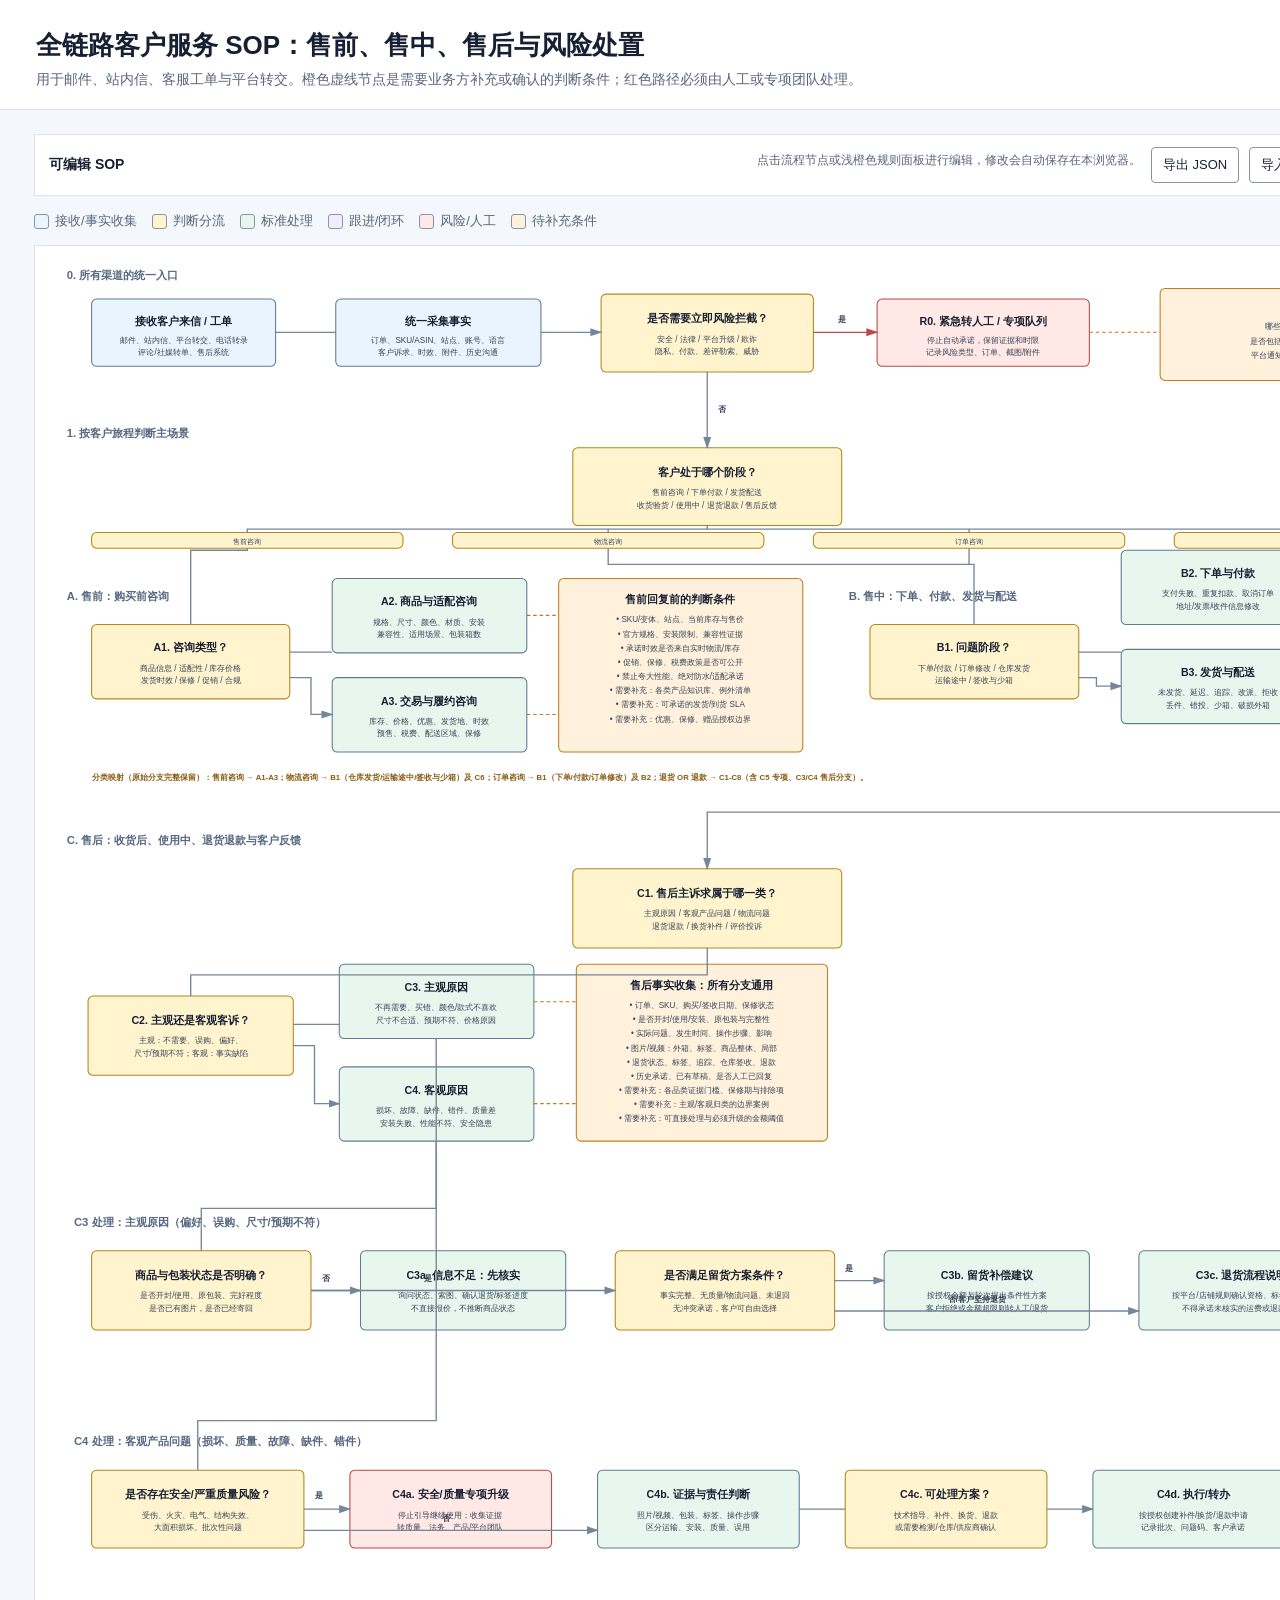
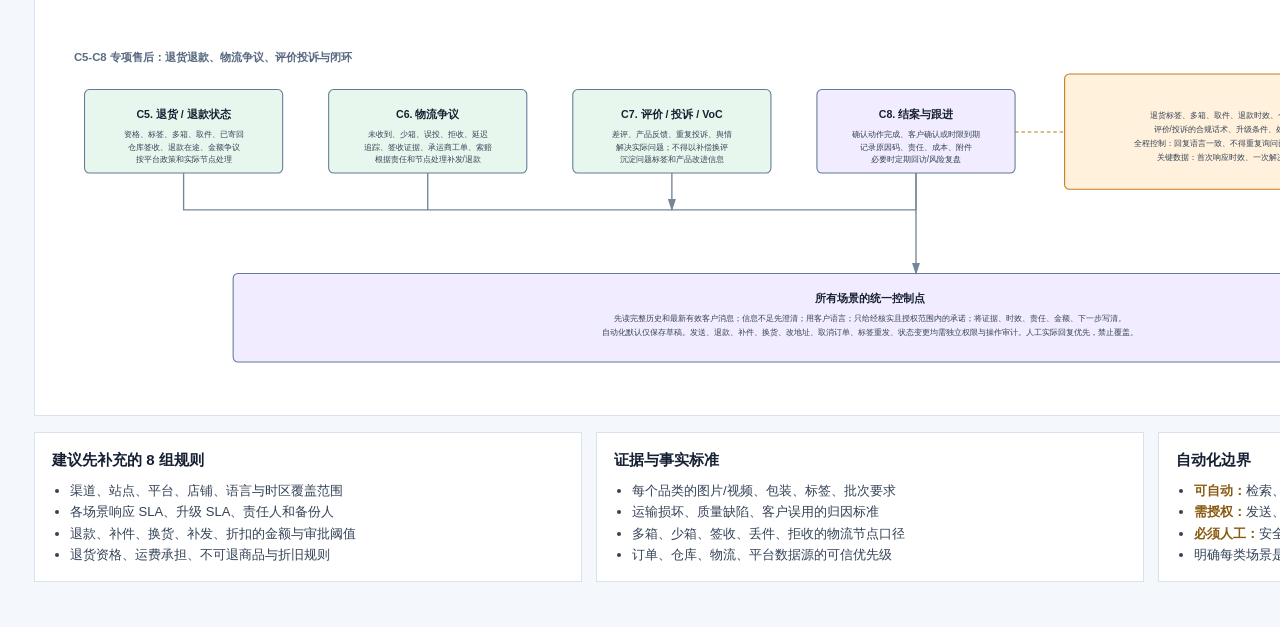
==== index.html @ 8786fb5d "fix: restore SOP branches with scenario classification" ====
<!doctype html>
<html lang="zh-CN">
<head>
<meta charset="utf-8">
<meta name="viewport" content="width=device-width,initial-scale=1">
<title>全链路客户服务 SOP 流程图</title>
<style>
  :root { --ink:#172033; --muted:#57657a; --line:#8494a9; --input:#e9f4ff; --decision:#fff4ce; --process:#e8f7ed; --risk:#ffe8e5; --follow:#f1ecff; --need:#fff1dc; }
  * { box-sizing:border-box; } body { margin:0; background:#f4f7fb; color:var(--ink); font-family:"Microsoft YaHei","PingFang SC",Arial,sans-serif; }
  header { padding:28px 36px 20px; background:#fff; border-bottom:1px solid #d8e1ec; } h1 { margin:0; font-size:26px; } header p { margin:8px 0 0; color:var(--muted); font-size:14px; }
  .wrap { min-width:1740px; padding:24px 34px 45px; }.legend { display:flex; gap:15px; color:var(--muted); font-size:13px; margin-bottom:15px; }.key { display:flex; align-items:center; gap:6px; }.dot { height:15px;width:15px;border:1px solid #8494a9;border-radius:3px; }
  svg { display:block; width:100%; height:auto; background:#fff; border:1px solid #d9e2ec; }.node { stroke:#607b96; stroke-width:1.5; rx:7; ry:7; }.input{fill:var(--input)}.decision{fill:var(--decision);stroke:#b48718}.process{fill:var(--process)}.risk{fill:var(--risk);stroke:#b34c48}.follow{fill:var(--follow)}.need{fill:var(--need);stroke:#c67c19}.end{fill:#eef1f5}
  .title { font-size:15px; font-weight:700; text-anchor:middle; fill:var(--ink); }.copy { font-size:11.5px; text-anchor:middle; fill:#344256; }.tiny { font-size:10.5px; text-anchor:middle; fill:#344256; }.lane { font-size:16px; font-weight:700; fill:#586981; }.hint { font-size:11px; fill:#895b11; font-weight:700; }.yesno{font-size:12px;font-weight:700;fill:#344256}.arrow{fill:none;stroke:#74869a;stroke-width:1.9;marker-end:url(#a)}.riskarrow{fill:none;stroke:#bb4b48;stroke-width:1.9;marker-end:url(#r)}.dash{fill:none;stroke:#c17a1b;stroke-width:1.5;stroke-dasharray:5 4}
  .notes { display:grid;grid-template-columns:repeat(3,1fr);gap:14px;margin-top:16px; }.note { background:#fff;border:1px solid #d9e2ec;padding:15px 17px;font-size:13px;line-height:1.65;color:#344256; }.note h2 { font-size:15px;margin:0 0 7px;color:#172033; }.note ul{margin:0;padding-left:18px}.note strong{color:#895b11}
  .editor-bar{display:flex;align-items:center;gap:10px;flex-wrap:wrap;margin:0 0 16px;padding:12px 14px;background:#fff;border:1px solid #d9e2ec}.editor-bar strong{font-size:14px;margin-right:auto}.editor-bar button,.editor-bar .file-button{border:1px solid #8294aa;background:#fff;color:#172033;padding:8px 11px;border-radius:4px;font:inherit;font-size:13px;cursor:pointer}.editor-bar button:hover,.editor-bar .file-button:hover{background:#edf4fb}.editor-bar button.primary{background:#1f5e96;color:#fff;border-color:#1f5e96}.editor-bar input{display:none}.editor-status{font-size:12px;color:var(--muted);min-width:105px;text-align:right}.node.is-selected{stroke:#1f5e96!important;stroke-width:4!important;filter:drop-shadow(0 1px 2px #789)}.node.is-editable{cursor:pointer}.editor-panel{position:fixed;z-index:3;right:22px;top:22px;width:370px;background:#fff;border:1px solid #b9c8d8;box-shadow:0 10px 35px rgba(23,32,51,.2);padding:18px}.editor-panel[hidden]{display:none}.editor-panel h2{font-size:17px;margin:0 0 5px}.editor-panel p{font-size:12px;line-height:1.5;color:var(--muted);margin:0 0 14px}.editor-panel label{display:block;font-size:13px;font-weight:700;margin:11px 0 5px}.editor-panel input,.editor-panel textarea{width:100%;border:1px solid #a9bacb;border-radius:3px;padding:8px;font:14px "Microsoft YaHei","PingFang SC",Arial,sans-serif;color:var(--ink)}.editor-panel textarea{resize:vertical;min-height:130px;line-height:1.5}.editor-actions{display:flex;justify-content:flex-end;gap:8px;margin-top:14px}.editor-actions button{border:1px solid #8294aa;background:#fff;padding:8px 12px;border-radius:4px;cursor:pointer;font:inherit}.editor-actions .save{background:#1f5e96;border-color:#1f5e96;color:#fff}.help{font-size:12px;color:var(--muted);margin:0 0 10px}
  @media print{body{background:#fff}.editor-bar,.editor-panel,.help{display:none!important}.wrap{padding:0;min-width:0}.wrap svg{border:0}.notes{break-inside:avoid}header{padding:14px 20px}}
</style>
</head>
<body>
<header><h1>全链路客户服务 SOP：售前、售中、售后与风险处置</h1><p>用于邮件、站内信、客服工单与平台转交。橙色虚线节点是需要业务方补充或确认的判断条件；红色路径必须由人工或专项团队处理。</p></header>
<main class="wrap">
<div class="editor-bar" aria-label="SOP 编辑工具">
  <strong>可编辑 SOP</strong><span class="help">点击流程节点或浅橙色规则面板进行编辑，修改会自动保存在本浏览器。</span>
  <button type="button" id="exportButton">导出 JSON</button>
  <label class="file-button" for="importInput">导入 JSON<input id="importInput" type="file" accept="application/json"></label>
  <button type="button" id="printButton">打印 / 保存 PDF</button>
  <button type="button" id="resetButton">重置本地修改</button>
  <span class="editor-status" id="saveStatus" aria-live="polite">尚未修改</span>
</div>
<div class="legend"><span class="key"><i class="dot" style="background:#e9f4ff"></i>接收/事实收集</span><span class="key"><i class="dot" style="background:#fff4ce"></i>判断分流</span><span class="key"><i class="dot" style="background:#e8f7ed"></i>标准处理</span><span class="key"><i class="dot" style="background:#f1ecff"></i>跟进/闭环</span><span class="key"><i class="dot" style="background:#ffe8e5"></i>风险/人工</span><span class="key"><i class="dot" style="background:#fff1dc"></i>待补充条件</span></div>
<svg viewBox="0 0 2360 2500" role="img" aria-label="完整售前售中售后客户服务 SOP 流程图">
<defs><marker id="a" markerWidth="10" markerHeight="10" refX="8" refY="3" orient="auto"><path d="M0 0L0 6L9 3z" fill="#74869a"/></marker><marker id="r" markerWidth="10" markerHeight="10" refX="8" refY="3" orient="auto"><path d="M0 0L0 6L9 3z" fill="#bb4b48"/></marker></defs>

<!-- intake -->
<text class="lane" x="45" y="46">0. 所有渠道的统一入口</text>
<rect class="node input" x="80" y="75" width="260" height="95"/><text class="title" x="210" y="112">接收客户来信 / 工单</text><text class="copy" x="210" y="137">邮件、站内信、平台转交、电话转录</text><text class="copy" x="210" y="154">评论/社媒转单、售后系统</text>
<rect class="node input" x="425" y="75" width="290" height="95"/><text class="title" x="570" y="112">统一采集事实</text><text class="copy" x="570" y="137">订单、SKU/ASIN、站点、账号、语言</text><text class="copy" x="570" y="154">客户诉求、时效、附件、历史沟通</text>
<rect class="node decision" x="800" y="68" width="300" height="110"/><text class="title" x="950" y="108">是否需要立即风险拦截？</text><text class="copy" x="950" y="135">安全 / 法律 / 平台升级 / 欺诈</text><text class="copy" x="950" y="153">隐私、付款、差评勒索、威胁</text>
<rect class="node risk" x="1190" y="75" width="300" height="95"/><text class="title" x="1340" y="112">R0. 紧急转人工 / 专项队列</text><text class="copy" x="1340" y="137">停止自动承诺，保留证据和时限</text><text class="copy" x="1340" y="154">记录风险类型、订单、截图/附件</text>
<path class="arrow" d="M340 122H425M715 122H800"/><path class="riskarrow" d="M1100 122H1190"/><text class="yesno" x="1135" y="108">是</text>

<rect class="node need" x="1590" y="60" width="560" height="130"/><text class="title" x="1870" y="92">待补充：R0 风险清单与 SLA</text><text class="copy" x="1870" y="118">哪些词/事件必须立即升级？谁是责任人？响应时限？</text><text class="copy" x="1870" y="138">是否包括受伤、火灾、召回、媒体、监管、账号风险、欺诈？</text><text class="copy" x="1870" y="158">平台通知、拒付、A-to-z、知识产权的固定处理团队与模板？</text><path class="dash" d="M1490 122H1590"/>

<!-- lifecycle decision -->
<text class="lane" x="45" y="270">1. 按客户旅程判断主场景</text>
<rect class="node decision" x="760" y="285" width="380" height="110"/><text class="title" x="950" y="325">客户处于哪个阶段？</text><text class="copy" x="950" y="352">售前咨询 / 下单付款 / 发货配送</text><text class="copy" x="950" y="370">收货验货 / 使用中 / 退货退款 / 售后反馈</text>
<path class="arrow" d="M950 178V285"/><text class="yesno" x="965" y="235">否</text>

<!-- classification overlay: existing downstream nodes retain their baseline geometry and editor IDs -->
<rect class="node decision" x="80" y="405" width="440" height="22"/><text class="tiny" x="300" y="421">售前咨询</text>
<rect class="node decision" x="590" y="405" width="440" height="22"/><text class="tiny" x="810" y="421">物流咨询</text>
<rect class="node decision" x="1100" y="405" width="440" height="22"/><text class="tiny" x="1320" y="421">订单咨询</text>
<rect class="node decision" x="1610" y="405" width="440" height="22"/><text class="tiny" x="1830" y="421">退货 OR 退款</text>
<path class="arrow" d="M950 395V400H300V405M950 400H810V405M950 400H1320V405M950 400H1830V405"/>

<!-- pre-sale -->
<text class="lane" x="45" y="500">A. 售前：购买前咨询</text>
<rect class="node decision" x="80" y="535" width="280" height="105"/><text class="title" x="220" y="573">A1. 咨询类型？</text><text class="copy" x="220" y="600">商品信息 / 适配性 / 库存价格</text><text class="copy" x="220" y="618">发货时效 / 保修 / 促销 / 合规</text>
<rect class="node process" x="420" y="470" width="275" height="105"/><text class="title" x="557" y="508">A2. 商品与适配咨询</text><text class="copy" x="557" y="535">规格、尺寸、颜色、材质、安装</text><text class="copy" x="557" y="553">兼容性、适用场景、包装箱数</text>
<rect class="node process" x="420" y="610" width="275" height="105"/><text class="title" x="557" y="648">A3. 交易与履约咨询</text><text class="copy" x="557" y="675">库存、价格、优惠、发货地、时效</text><text class="copy" x="557" y="693">预售、税费、配送区域、保修</text>
<rect class="node need" x="740" y="470" width="345" height="245"/><text class="title" x="912" y="505">售前回复前的判断条件</text><text class="copy" x="912" y="532">• SKU/变体、站点、当前库存与售价</text><text class="copy" x="912" y="552">• 官方规格、安装限制、兼容性证据</text><text class="copy" x="912" y="572">• 承诺时效是否来自实时物流/库存</text><text class="copy" x="912" y="592">• 促销、保修、税费政策是否可公开</text><text class="copy" x="912" y="612">• 禁止夸大性能、绝对防水/适配承诺</text><text class="copy" x="912" y="632">• 需要补充：各类产品知识库、例外清单</text><text class="copy" x="912" y="652">• 需要补充：可承诺的发货/到货 SLA</text><text class="copy" x="912" y="672">• 需要补充：优惠、保修、赠品授权边界</text>
<path class="arrow" d="M300 427V430H220V535M360 574H420M360 610H390V662H420"/><path class="dash" d="M695 522H740M695 662H740"/>

<!-- sales middle -->
<text class="lane" x="1150" y="500">B. 售中：下单、付款、发货与配送</text>
<rect class="node decision" x="1180" y="535" width="295" height="105"/><text class="title" x="1327" y="573">B1. 问题阶段？</text><text class="copy" x="1327" y="600">下单/付款 / 订单修改 / 仓库发货</text><text class="copy" x="1327" y="618">运输途中 / 签收与少箱</text>
<rect class="node process" x="1535" y="430" width="275" height="105"/><text class="title" x="1672" y="468">B2. 下单与付款</text><text class="copy" x="1672" y="495">支付失败、重复扣款、取消订单</text><text class="copy" x="1672" y="513">地址/发票/收件信息修改</text>
<rect class="node process" x="1535" y="570" width="275" height="105"/><text class="title" x="1672" y="608">B3. 发货与配送</text><text class="copy" x="1672" y="635">未发货、延迟、追踪、改派、拒收</text><text class="copy" x="1672" y="653">丢件、错投、少箱、破损外箱</text>
<rect class="node need" x="1865" y="430" width="395" height="245"/><text class="title" x="2062" y="465">售中判断条件与规则待补充</text><text class="copy" x="2062" y="492">• 订单状态、付款状态、仓库状态、截单点</text><text class="copy" x="2062" y="512">• 地址可否改、取消窗口、重复扣款归属</text><text class="copy" x="2062" y="532">• 物流节点、承运商、签收证据、箱数/追踪号</text><text class="copy" x="2062" y="552">• 延迟/丢件/拒收何时赔付、补发或退款</text><text class="copy" x="2062" y="572">• 多包裹与分批到货的标准解释和时效</text><text class="copy" x="2062" y="592">• 需要补充：改址、拦截、补发、索赔授权</text><text class="copy" x="2062" y="612">• 需要补充：不同承运商的工单/证据要求</text><text class="copy" x="2062" y="632">• 需要补充：平台订单与自发货的职责边界</text>
<path class="arrow" d="M810 427V450H1327V535M1320 427V450H1327M1475 574H1535M1475 610H1500V622H1535"/><path class="dash" d="M1810 482H1865M1810 622H1865"/>

<!-- post sale -->
<text class="lane" x="45" y="845">C. 售后：收货后、使用中、退货退款与客户反馈</text>
<rect class="node decision" x="760" y="880" width="380" height="112"/><text class="title" x="950" y="920">C1. 售后主诉求属于哪一类？</text><text class="copy" x="950" y="947">主观原因 / 客观产品问题 / 物流问题</text><text class="copy" x="950" y="965">退货退款 / 换货补件 / 评价投诉</text>
<path class="arrow" d="M1830 427V800H950V880"/>

<!-- mapping annotation: names original baseline categories and retained subflows without changing them -->
<text class="hint" x="80" y="755">分类映射（原始分支完整保留）：售前咨询 → A1-A3；物流咨询 → B1（仓库发货/运输途中/签收与少箱）及 C6；订单咨询 → B1（下单/付款/订单修改）及 B2；退货 OR 退款 → C1-C8（含 C5 专项、C3/C4 售后分支）。</text>

<!-- subjective/objective -->
<rect class="node decision" x="75" y="1060" width="290" height="112"/><text class="title" x="220" y="1100">C2. 主观还是客观客诉？</text><text class="copy" x="220" y="1127">主观：不需要、误购、偏好、</text><text class="copy" x="220" y="1145">尺寸/预期不符；客观：事实缺陷</text>
<rect class="node process" x="430" y="1015" width="275" height="105"/><text class="title" x="567" y="1053">C3. 主观原因</text><text class="copy" x="567" y="1080">不再需要、买错、颜色/款式不喜欢</text><text class="copy" x="567" y="1098">尺寸不合适、预期不符、价格原因</text>
<rect class="node process" x="430" y="1160" width="275" height="105"/><text class="title" x="567" y="1198">C4. 客观原因</text><text class="copy" x="567" y="1225">损坏、故障、缺件、错件、质量差</text><text class="copy" x="567" y="1243">安装失败、性能不符、安全隐患</text>
<rect class="node need" x="765" y="1015" width="355" height="250"/><text class="title" x="942" y="1050">售后事实收集：所有分支通用</text><text class="copy" x="942" y="1077">• 订单、SKU、购买/签收日期、保修状态</text><text class="copy" x="942" y="1097">• 是否开封/使用/安装、原包装与完整性</text><text class="copy" x="942" y="1117">• 实际问题、发生时间、操作步骤、影响</text><text class="copy" x="942" y="1137">• 图片/视频：外箱、标签、商品整体、局部</text><text class="copy" x="942" y="1157">• 退货状态、标签、追踪、仓库签收、退款</text><text class="copy" x="942" y="1177">• 历史承诺、已有草稿、是否人工已回复</text><text class="copy" x="942" y="1197">• 需要补充：各品类证据门槛、保修期与排除项</text><text class="copy" x="942" y="1217">• 需要补充：主观/客观归类的边界案例</text><text class="copy" x="942" y="1237">• 需要补充：可直接处理与必须升级的金额阈值</text>
<path class="arrow" d="M950 992V1030H220V1060M365 1100H430M365 1130H395V1212H430"/><path class="dash" d="M705 1068H765M705 1212H765"/>

<!-- subjective path -->
<text class="lane" x="55" y="1385">C3 处理：主观原因（偏好、误购、尺寸/预期不符）</text>
<rect class="node decision" x="80" y="1420" width="310" height="112"/><text class="title" x="235" y="1460">商品与包装状态是否明确？</text><text class="copy" x="235" y="1487">是否开封/使用、原包装、完好程度</text><text class="copy" x="235" y="1505">是否已有图片，是否已经寄回</text>
<rect class="node process" x="460" y="1420" width="290" height="112"/><text class="title" x="605" y="1460">C3a. 信息不足：先核实</text><text class="copy" x="605" y="1487">询问状态、索图、确认退货/标签进度</text><text class="copy" x="605" y="1505">不直接报价，不推断商品状态</text>
<rect class="node decision" x="820" y="1420" width="310" height="112"/><text class="title" x="975" y="1460">是否满足留货方案条件？</text><text class="copy" x="975" y="1487">事实完整、无质量/物流问题、未退回</text><text class="copy" x="975" y="1505">无冲突承诺，客户可自由选择</text>
<rect class="node process" x="1200" y="1420" width="290" height="112"/><text class="title" x="1345" y="1460">C3b. 留货补偿建议</text><text class="copy" x="1345" y="1487">按授权金额与轮次提出条件性方案</text><text class="copy" x="1345" y="1505">客户拒绝或金额超限则转人工/退货</text>
<rect class="node process" x="1560" y="1420" width="290" height="112"/><text class="title" x="1705" y="1460">C3c. 退货流程说明</text><text class="copy" x="1705" y="1487">按平台/店铺规则确认资格、标签、时效</text><text class="copy" x="1705" y="1505">不得承诺未核实的运费或退款时间</text>
<rect class="node need" x="1910" y="1400" width="385" height="152"/><text class="title" x="2102" y="1435">待补充：主观原因政策</text><text class="copy" x="2102" y="1462">留货补偿金额/次数/授权人；退货资格</text><text class="copy" x="2102" y="1482">运费承担、折旧规则、不可退品、时限</text><text class="copy" x="2102" y="1502">是否允许主动推荐留货；哪些话术禁用</text><text class="copy" x="2102" y="1522">尺寸/预期不符与性能缺陷如何分界</text>
<path class="arrow" d="M567 1120V1360H235V1420M390 1476H460"/><text class="yesno" x="405" y="1462">否</text><path class="arrow" d="M390 1476H820"/><text class="yesno" x="550" y="1462">是</text><path class="arrow" d="M1130 1462H1200"/><text class="yesno" x="1144" y="1448">是</text><path class="arrow" d="M1130 1505H1560"/><text class="yesno" x="1290" y="1492">否/客户坚持退货</text><path class="dash" d="M1850 1476H1910"/>

<!-- objective -->
<text class="lane" x="55" y="1695">C4 处理：客观产品问题（损坏、质量、故障、缺件、错件）</text>
<rect class="node decision" x="80" y="1730" width="300" height="110"/><text class="title" x="230" y="1770">是否存在安全/严重质量风险？</text><text class="copy" x="230" y="1797">受伤、火灾、电气、结构失效、</text><text class="copy" x="230" y="1815">大面积损坏、批次性问题</text>
<rect class="node risk" x="445" y="1730" width="285" height="110"/><text class="title" x="587" y="1770">C4a. 安全/质量专项升级</text><text class="copy" x="587" y="1797">停止引导继续使用；收集证据</text><text class="copy" x="587" y="1815">转质量、法务、产品/平台团队</text>
<rect class="node process" x="795" y="1730" width="285" height="110"/><text class="title" x="937" y="1770">C4b. 证据与责任判断</text><text class="copy" x="937" y="1797">照片/视频、包装、标签、操作步骤</text><text class="copy" x="937" y="1815">区分运输、安装、质量、误用</text>
<rect class="node decision" x="1145" y="1730" width="285" height="110"/><text class="title" x="1287" y="1770">C4c. 可处理方案？</text><text class="copy" x="1287" y="1797">技术指导、补件、换货、退款</text><text class="copy" x="1287" y="1815">或需要检测/仓库/供应商确认</text>
<rect class="node process" x="1495" y="1730" width="285" height="110"/><text class="title" x="1637" y="1770">C4d. 执行/转办</text><text class="copy" x="1637" y="1797">按授权创建补件/换货/退款申请</text><text class="copy" x="1637" y="1815">记录批次、问题码、客户承诺</text>
<rect class="node need" x="1840" y="1708" width="455" height="154"/><text class="title" x="2067" y="1743">待补充：质量售后政策</text><text class="copy" x="2067" y="1770">各品类安全红线、是否停止使用、证据模板</text><text class="copy" x="2067" y="1790">补件/换货/退款的库存、运费、授权与 SLA</text><text class="copy" x="2067" y="1810">运输损坏与质量责任的判定规则、批次上报</text><text class="copy" x="2067" y="1830">保修期限、误用/安装不当排除、升级负责人</text>
<path class="arrow" d="M567 1265V1660H230V1730M380 1785H445"/><text class="yesno" x="395" y="1770">是</text><path class="arrow" d="M380 1815H795"/><text class="yesno" x="575" y="1802">否</text><path class="arrow" d="M1080 1785H1145M1430 1785H1495"/><path class="dash" d="M1780 1785H1840"/>

<!-- return/refund, tracking / feedback -->
<text class="lane" x="55" y="2000">C5-C8 专项售后：退货退款、物流争议、评价投诉与闭环</text>
<rect class="node process" x="70" y="2040" width="280" height="118"/><text class="title" x="210" y="2080">C5. 退货 / 退款状态</text><text class="copy" x="210" y="2107">资格、标签、多箱、取件、已寄回</text><text class="copy" x="210" y="2125">仓库签收、退款在途、金额争议</text><text class="copy" x="210" y="2143">按平台政策和实际节点处理</text>
<rect class="node process" x="415" y="2040" width="280" height="118"/><text class="title" x="555" y="2080">C6. 物流争议</text><text class="copy" x="555" y="2107">未收到、少箱、误投、拒收、延迟</text><text class="copy" x="555" y="2125">追踪、签收证据、承运商工单、索赔</text><text class="copy" x="555" y="2143">根据责任和节点处理补发/退款</text>
<rect class="node process" x="760" y="2040" width="280" height="118"/><text class="title" x="900" y="2080">C7. 评价 / 投诉 / VoC</text><text class="copy" x="900" y="2107">差评、产品反馈、重复投诉、舆情</text><text class="copy" x="900" y="2125">解决实际问题；不得以补偿换评</text><text class="copy" x="900" y="2143">沉淀问题标签和产品改进信息</text>
<rect class="node follow" x="1105" y="2040" width="280" height="118"/><text class="title" x="1245" y="2080">C8. 结案与跟进</text><text class="copy" x="1245" y="2107">确认动作完成、客户确认或时限到期</text><text class="copy" x="1245" y="2125">记录原因码、责任、成本、附件</text><text class="copy" x="1245" y="2143">必要时定期回访/风险复盘</text>
<rect class="node need" x="1455" y="2018" width="840" height="163"/><text class="title" x="1875" y="2053">待补充：专项 SOP 与经营闭环</text><text class="copy" x="1875" y="2080">退货标签、多箱、取件、退款时效、仓库签收、退款失败、平台与自发货的职责边界；物流承运商工单、赔付与补发阈值</text><text class="copy" x="1875" y="2100">评价/投诉的合规话术、升级条件、处理 SLA；原因码体系、质量/物流/产品团队的反馈机制；是否、何时允许主动回访</text><text class="copy" x="1875" y="2120">全程控制：回复语言一致、不得重复询问已知事实、不得覆盖人工回复、不得承诺未核实事项；草稿、发送、退款和状态变更分权</text><text class="copy" x="1875" y="2140">关键数据：首次响应时效、一次解决率、退款/补件成本、退货原因、缺陷率、物流异常率、重复联系率、客户满意度</text>
<path class="arrow" d="M210 2158V2210H1245V2158M555 2158V2210M900 2158V2210"/><path class="dash" d="M1385 2100H1455"/>

<!-- universal guardrails -->
<rect class="node follow" x="280" y="2300" width="1800" height="125"/><text class="title" x="1180" y="2340">所有场景的统一控制点</text><text class="copy" x="1180" y="2367">先读完整历史和最新有效客户消息；信息不足先澄清；用客户语言；只给经核实且授权范围内的承诺；将证据、时效、责任、金额、下一步写清。</text><text class="copy" x="1180" y="2387">自动化默认仅保存草稿。发送、退款、补件、换货、改地址、取消订单、标签重发、状态变更均需独立权限与操作审计。人工实际回复优先，禁止覆盖。</text><path class="arrow" d="M1245 2158V2300"/>
</svg>
<section class="notes">
<article class="note"><h2>建议先补充的 8 组规则</h2><ul><li>渠道、站点、平台、店铺、语言与时区覆盖范围</li><li>各场景响应 SLA、升级 SLA、责任人和备份人</li><li>退款、补件、换货、补发、折扣的金额与审批阈值</li><li>退货资格、运费承担、不可退商品与折旧规则</li></ul></article>
<article class="note"><h2>证据与事实标准</h2><ul><li>每个品类的图片/视频、包装、标签、批次要求</li><li>运输损坏、质量缺陷、客户误用的归因标准</li><li>多箱、少箱、签收、丢件、拒收的物流节点口径</li><li>订单、仓库、物流、平台数据源的可信优先级</li></ul></article>
<article class="note"><h2>自动化边界</h2><ul><li><strong>可自动：</strong>检索、归类、信息澄清、保存草稿</li><li><strong>需授权：</strong>发送、退款、补件、换货、改址、取消</li><li><strong>必须人工：</strong>安全、法律、平台升级、欺诈、高额争议</li><li>明确每类场景是否允许自动发信和自动结案</li></ul></article>
</section>
</main>
<aside class="editor-panel" id="editorPanel" hidden aria-labelledby="editorHeading">
  <h2 id="editorHeading">编辑流程内容</h2><p id="editorType"></p>
  <label for="nodeTitle">标题</label><input id="nodeTitle" maxlength="80">
  <label for="nodeBody">说明（每行会显示为一行）</label><textarea id="nodeBody" maxlength="800"></textarea>
  <div class="editor-actions"><button type="button" id="cancelEdit">取消</button><button type="button" class="save" id="saveEdit">保存</button></div>
</aside>
<script>
(() => {
  const STORAGE_KEY = 'customer-complaint-sop-flow-edits-v1';
  const svg = document.querySelector('svg');
  const panel = document.getElementById('editorPanel');
  const titleInput = document.getElementById('nodeTitle');
  const bodyInput = document.getElementById('nodeBody');
  const status = document.getElementById('saveStatus');
  let selected = null;
  let edits = loadEdits();

  function loadEdits() {
    try { return JSON.parse(localStorage.getItem(STORAGE_KEY)) || {}; }
    catch { return {}; }
  }
  function nodeId(rect) { return [rect.getAttribute('x'), rect.getAttribute('y'), rect.getAttribute('width'), rect.getAttribute('height')].join('-'); }
  function relatedText(rect) {
    const x = Number(rect.getAttribute('x')), y = Number(rect.getAttribute('y'));
    const w = Number(rect.getAttribute('width')), h = Number(rect.getAttribute('height'));
    return [...svg.querySelectorAll('text.title, text.copy')].filter(text => {
      const tx = Number(text.getAttribute('x')), ty = Number(text.getAttribute('y'));
      return tx >= x && tx <= x + w && ty >= y && ty <= y + h;
    }).sort((a, b) => Number(a.getAttribute('y')) - Number(b.getAttribute('y')));
  }
  function readNode(rect) {
    const texts = relatedText(rect);
    const title = texts.find(t => t.classList.contains('title'));
    return { title: title ? title.textContent : '', body: texts.filter(t => t.classList.contains('copy')).map(t => t.textContent).join('\n') };
  }
  function writeNode(rect, value) {
    const texts = relatedText(rect);
    const title = texts.find(t => t.classList.contains('title'));
    const body = texts.filter(t => t.classList.contains('copy'));
    if (title) title.textContent = value.title.trim();
    const lines = value.body.split('\n').map(line => line.trim()).filter(Boolean);
    body.forEach((text, index) => { text.textContent = lines[index] || ''; });
    lines.slice(body.length).forEach((line, index) => {
      const last = body[body.length - 1];
      if (!last) return;
      const clone = last.cloneNode(true);
      clone.textContent = line;
      clone.setAttribute('y', String(Number(last.getAttribute('y')) + (index + 1) * 20));
      last.parentNode.insertBefore(clone, last.nextSibling);
    });
  }
  function persist() {
    localStorage.setItem(STORAGE_KEY, JSON.stringify(edits));
    status.textContent = '已自动保存 ' + new Date().toLocaleTimeString('zh-CN', {hour:'2-digit', minute:'2-digit'});
  }
  function select(rect) {
    if (selected) selected.classList.remove('is-selected');
    selected = rect; selected.classList.add('is-selected');
    const value = readNode(rect); titleInput.value = value.title; bodyInput.value = value.body;
    document.getElementById('editorType').textContent = rect.classList.contains('need') ? '规则/待补充条件面板' : '流程节点';
    panel.hidden = false; titleInput.focus();
  }
  function close() { if (selected) selected.classList.remove('is-selected'); selected = null; panel.hidden = true; }
  function applyEdits() { Object.entries(edits).forEach(([id, value]) => { const rect = [...svg.querySelectorAll('rect.node')].find(item => nodeId(item) === id); if (rect) writeNode(rect, value); }); }
  [...svg.querySelectorAll('rect.node')].forEach(rect => {
    rect.classList.add('is-editable'); rect.setAttribute('tabindex', '0'); rect.setAttribute('role', 'button');
    rect.setAttribute('aria-label', '编辑 ' + readNode(rect).title);
    rect.addEventListener('click', () => select(rect));
    rect.addEventListener('keydown', event => { if (event.key === 'Enter' || event.key === ' ') { event.preventDefault(); select(rect); } });
  });
  applyEdits();
  document.getElementById('saveEdit').addEventListener('click', () => {
    if (!selected || !titleInput.value.trim()) return;
    const value = { title: titleInput.value, body: bodyInput.value };
    edits[nodeId(selected)] = value; writeNode(selected, value); persist(); close();
  });
  document.getElementById('cancelEdit').addEventListener('click', close);
  document.getElementById('printButton').addEventListener('click', () => window.print());
  document.getElementById('resetButton').addEventListener('click', () => {
    if (!confirm('确认清除本浏览器保存的所有 SOP 修改，并恢复页面默认内容？')) return;
    localStorage.removeItem(STORAGE_KEY); location.reload();
  });
  document.getElementById('exportButton').addEventListener('click', () => {
    const blob = new Blob([JSON.stringify({ version: 1, exportedAt: new Date().toISOString(), edits }, null, 2)], {type:'application/json'});
    const link = document.createElement('a'); link.href = URL.createObjectURL(blob); link.download = 'customer-complaint-sop-edits.json'; link.click(); URL.revokeObjectURL(link.href);
  });
  document.getElementById('importInput').addEventListener('change', event => {
    const file = event.target.files[0]; if (!file) return;
    const reader = new FileReader(); reader.onload = () => {
      try {
        const imported = JSON.parse(reader.result);
        if (!imported || typeof imported.edits !== 'object' || Array.isArray(imported.edits)) throw new Error();
        if (!confirm('导入将覆盖当前浏览器保存的 SOP 修改，是否继续？')) return;
        edits = imported.edits; persist(); location.reload();
      } catch { alert('无法读取该 JSON 文件。请选择由本页面导出的编辑文件。'); }
    }; reader.readAsText(file, 'utf-8'); event.target.value = '';
  });
})();
</script>
</body>
</html>
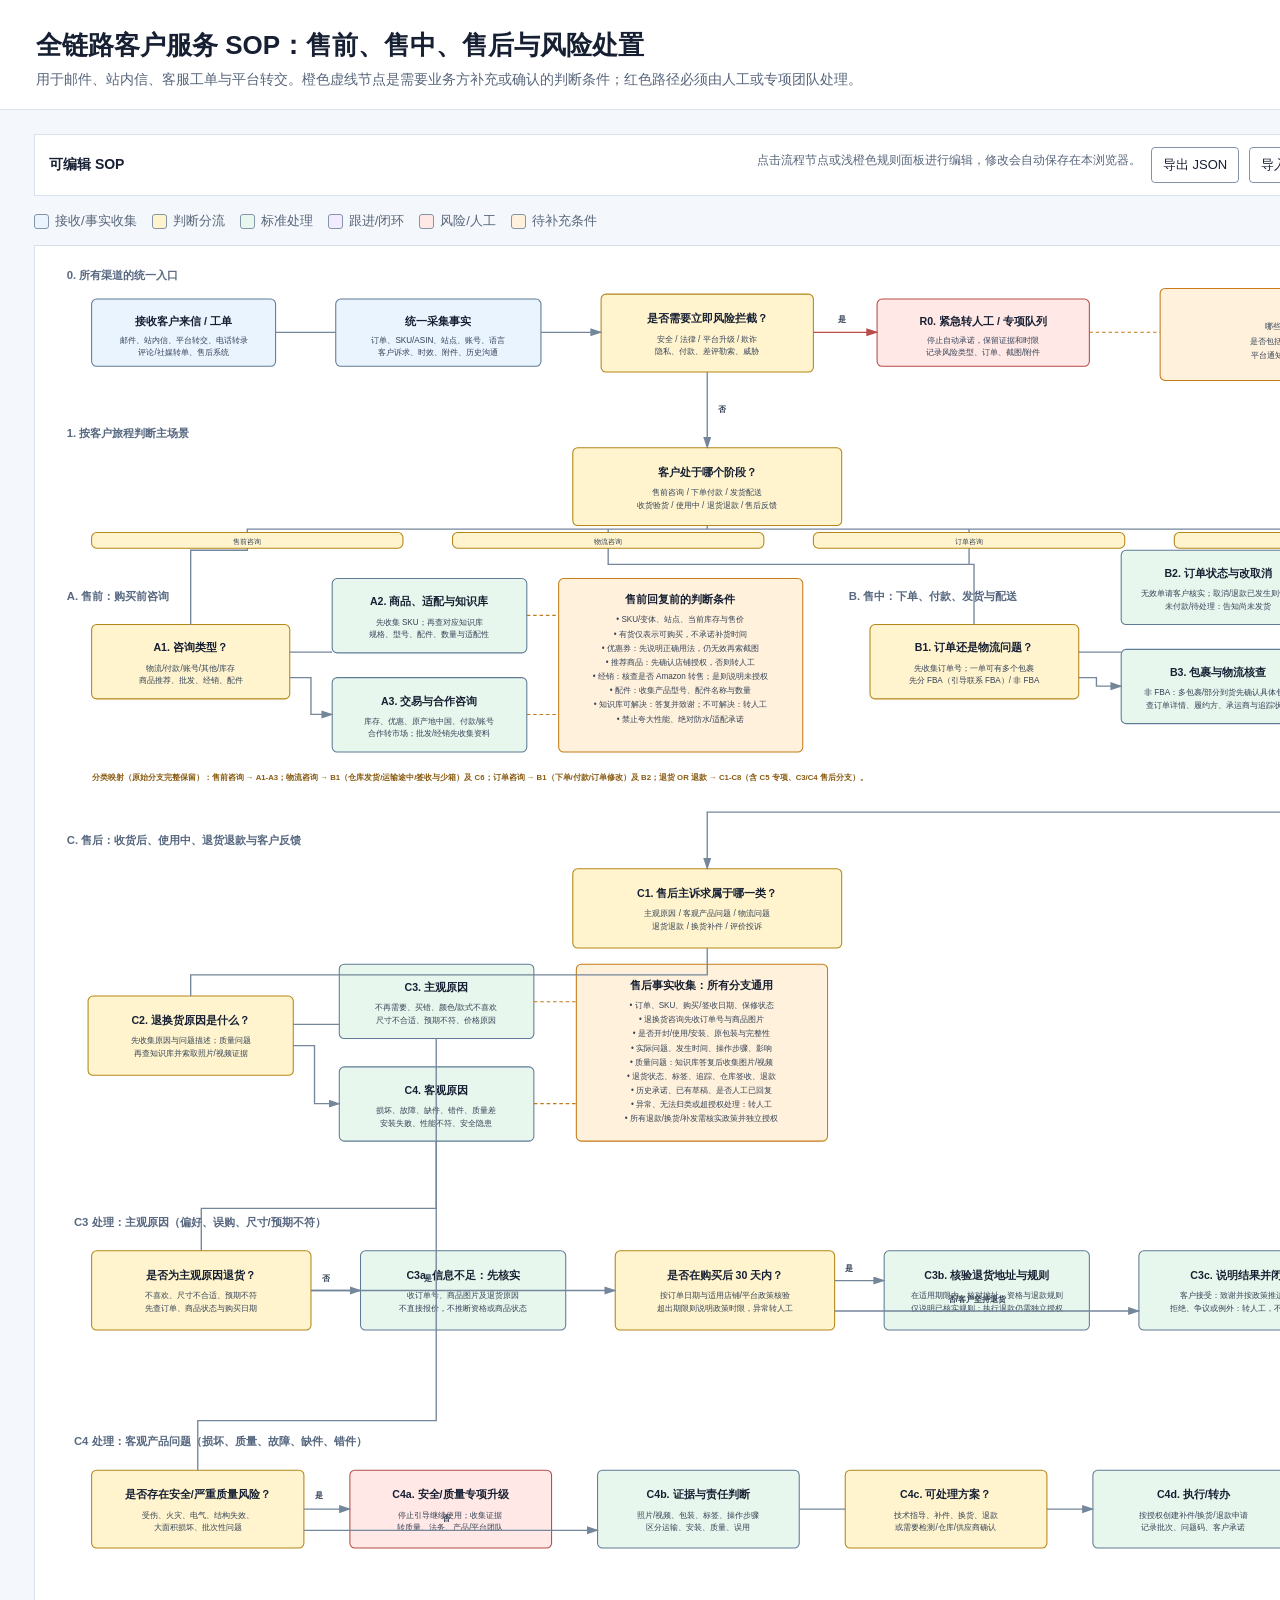
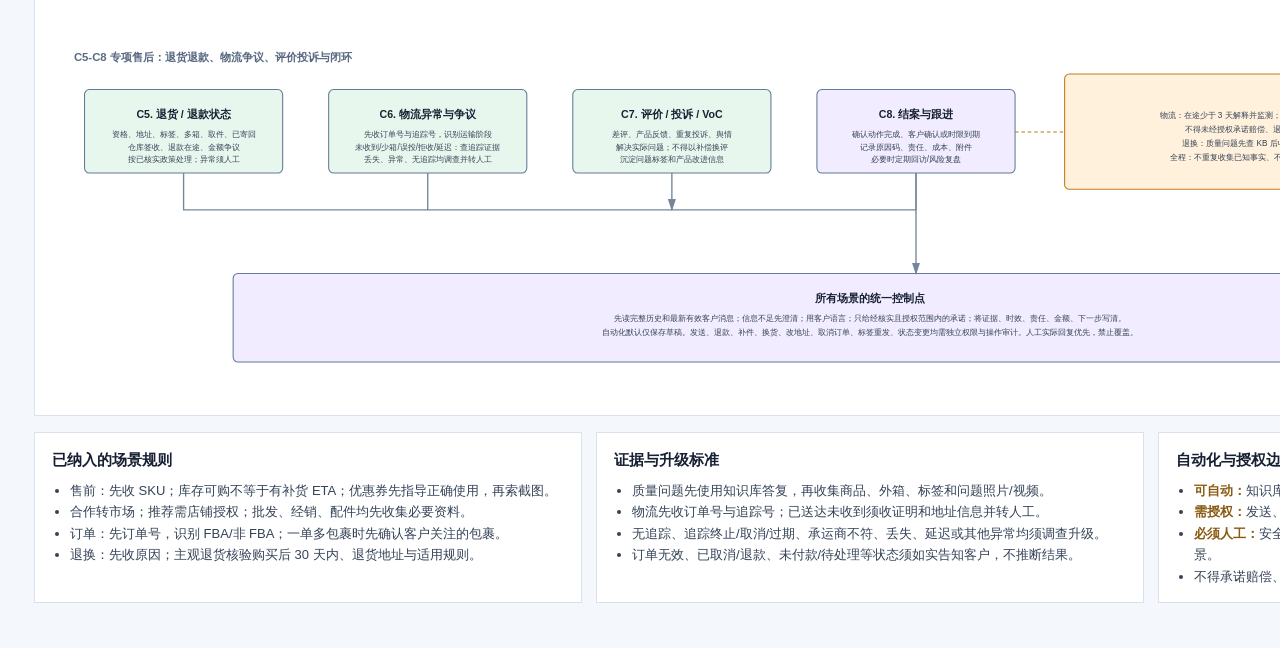
==== commit 6e24f276: "feat: incorporate agent workflow rules into SOP" ====
--- a/index.html
+++ b/index.html
@@ -55,18 +55,18 @@
 
 <!-- pre-sale -->
 <text class="lane" x="45" y="500">A. 售前：购买前咨询</text>
-<rect class="node decision" x="80" y="535" width="280" height="105"/><text class="title" x="220" y="573">A1. 咨询类型？</text><text class="copy" x="220" y="600">商品信息 / 适配性 / 库存价格</text><text class="copy" x="220" y="618">发货时效 / 保修 / 促销 / 合规</text>
-<rect class="node process" x="420" y="470" width="275" height="105"/><text class="title" x="557" y="508">A2. 商品与适配咨询</text><text class="copy" x="557" y="535">规格、尺寸、颜色、材质、安装</text><text class="copy" x="557" y="553">兼容性、适用场景、包装箱数</text>
-<rect class="node process" x="420" y="610" width="275" height="105"/><text class="title" x="557" y="648">A3. 交易与履约咨询</text><text class="copy" x="557" y="675">库存、价格、优惠、发货地、时效</text><text class="copy" x="557" y="693">预售、税费、配送区域、保修</text>
-<rect class="node need" x="740" y="470" width="345" height="245"/><text class="title" x="912" y="505">售前回复前的判断条件</text><text class="copy" x="912" y="532">• SKU/变体、站点、当前库存与售价</text><text class="copy" x="912" y="552">• 官方规格、安装限制、兼容性证据</text><text class="copy" x="912" y="572">• 承诺时效是否来自实时物流/库存</text><text class="copy" x="912" y="592">• 促销、保修、税费政策是否可公开</text><text class="copy" x="912" y="612">• 禁止夸大性能、绝对防水/适配承诺</text><text class="copy" x="912" y="632">• 需要补充：各类产品知识库、例外清单</text><text class="copy" x="912" y="652">• 需要补充：可承诺的发货/到货 SLA</text><text class="copy" x="912" y="672">• 需要补充：优惠、保修、赠品授权边界</text>
+<rect class="node decision" x="80" y="535" width="280" height="105"/><text class="title" x="220" y="573">A1. 咨询类型？</text><text class="copy" x="220" y="600">物流/付款/账号/其他/库存</text><text class="copy" x="220" y="618">商品推荐、批发、经销、配件</text>
+<rect class="node process" x="420" y="470" width="275" height="105"/><text class="title" x="557" y="508">A2. 商品、适配与知识库</text><text class="copy" x="557" y="535">先收集 SKU；再查对应知识库</text><text class="copy" x="557" y="553">规格、型号、配件、数量与适配性</text>
+<rect class="node process" x="420" y="610" width="275" height="105"/><text class="title" x="557" y="648">A3. 交易与合作咨询</text><text class="copy" x="557" y="675">库存、优惠、原产地中国、付款/账号</text><text class="copy" x="557" y="693">合作转市场；批发/经销先收集资料</text>
+<rect class="node need" x="740" y="470" width="345" height="245"/><text class="title" x="912" y="505">售前回复前的判断条件</text><text class="copy" x="912" y="532">• SKU/变体、站点、当前库存与售价</text><text class="copy" x="912" y="552">• 有货仅表示可购买，不承诺补货时间</text><text class="copy" x="912" y="572">• 优惠券：先说明正确用法，仍无效再索截图</text><text class="copy" x="912" y="592">• 推荐商品：先确认店铺授权，否则转人工</text><text class="copy" x="912" y="612">• 经销：核查是否 Amazon 转售；是则说明未授权</text><text class="copy" x="912" y="632">• 配件：收集产品型号、配件名称与数量</text><text class="copy" x="912" y="652">• 知识库可解决：答复并致谢；不可解决：转人工</text><text class="copy" x="912" y="672">• 禁止夸大性能、绝对防水/适配承诺</text>
 <path class="arrow" d="M300 427V430H220V535M360 574H420M360 610H390V662H420"/><path class="dash" d="M695 522H740M695 662H740"/>
 
 <!-- sales middle -->
 <text class="lane" x="1150" y="500">B. 售中：下单、付款、发货与配送</text>
-<rect class="node decision" x="1180" y="535" width="295" height="105"/><text class="title" x="1327" y="573">B1. 问题阶段？</text><text class="copy" x="1327" y="600">下单/付款 / 订单修改 / 仓库发货</text><text class="copy" x="1327" y="618">运输途中 / 签收与少箱</text>
-<rect class="node process" x="1535" y="430" width="275" height="105"/><text class="title" x="1672" y="468">B2. 下单与付款</text><text class="copy" x="1672" y="495">支付失败、重复扣款、取消订单</text><text class="copy" x="1672" y="513">地址/发票/收件信息修改</text>
-<rect class="node process" x="1535" y="570" width="275" height="105"/><text class="title" x="1672" y="608">B3. 发货与配送</text><text class="copy" x="1672" y="635">未发货、延迟、追踪、改派、拒收</text><text class="copy" x="1672" y="653">丢件、错投、少箱、破损外箱</text>
-<rect class="node need" x="1865" y="430" width="395" height="245"/><text class="title" x="2062" y="465">售中判断条件与规则待补充</text><text class="copy" x="2062" y="492">• 订单状态、付款状态、仓库状态、截单点</text><text class="copy" x="2062" y="512">• 地址可否改、取消窗口、重复扣款归属</text><text class="copy" x="2062" y="532">• 物流节点、承运商、签收证据、箱数/追踪号</text><text class="copy" x="2062" y="552">• 延迟/丢件/拒收何时赔付、补发或退款</text><text class="copy" x="2062" y="572">• 多包裹与分批到货的标准解释和时效</text><text class="copy" x="2062" y="592">• 需要补充：改址、拦截、补发、索赔授权</text><text class="copy" x="2062" y="612">• 需要补充：不同承运商的工单/证据要求</text><text class="copy" x="2062" y="632">• 需要补充：平台订单与自发货的职责边界</text>
+<rect class="node decision" x="1180" y="535" width="295" height="105"/><text class="title" x="1327" y="573">B1. 订单还是物流问题？</text><text class="copy" x="1327" y="600">先收集订单号；一单可有多个包裹</text><text class="copy" x="1327" y="618">先分 FBA（引导联系 FBA）/ 非 FBA</text>
+<rect class="node process" x="1535" y="430" width="275" height="105"/><text class="title" x="1672" y="468">B2. 订单状态与改取消</text><text class="copy" x="1672" y="495">无效单请客户核实；取消/退款已发生则告知</text><text class="copy" x="1672" y="513">未付款/待处理：告知尚未发货</text>
+<rect class="node process" x="1535" y="570" width="275" height="105"/><text class="title" x="1672" y="608">B3. 包裹与物流核查</text><text class="copy" x="1672" y="635">非 FBA：多包裹/部分到货先确认具体包裹</text><text class="copy" x="1672" y="653">查订单详情、履约方、承运商与追踪状态</text>
+<rect class="node need" x="1865" y="430" width="395" height="245"/><text class="title" x="2062" y="465">订单与物流处置规则</text><text class="copy" x="2062" y="492">• 仅在允许且未发货的状态，才可提交改/取消请求</text><text class="copy" x="2062" y="512">• 不符合状态：说明无法修改，不替客户承诺结果</text><text class="copy" x="2062" y="532">• 跟踪/状态需依订单详情分承运商与履约方处理</text><text class="copy" x="2062" y="552">• 在途少于 3 天：说明预计运输并持续观察</text><text class="copy" x="2062" y="572">• 3-5 天或无更新：发起查件，按授权安排跟进</text><text class="copy" x="2062" y="592">• 超过 5 天或异常：转人工；不得私自承诺赔付</text><text class="copy" x="2062" y="612">• 已送达未收到：收集证明/地址，立即转人工</text><text class="copy" x="2062" y="632">• 追踪终止、取消、丢失、错配、过期或异常须调查升级</text>
 <path class="arrow" d="M810 427V450H1327V535M1320 427V450H1327M1475 574H1535M1475 610H1500V622H1535"/><path class="dash" d="M1810 482H1865M1810 622H1865"/>
 
 <!-- post sale -->
@@ -78,19 +78,19 @@
 <text class="hint" x="80" y="755">分类映射（原始分支完整保留）：售前咨询 → A1-A3；物流咨询 → B1（仓库发货/运输途中/签收与少箱）及 C6；订单咨询 → B1（下单/付款/订单修改）及 B2；退货 OR 退款 → C1-C8（含 C5 专项、C3/C4 售后分支）。</text>
 
 <!-- subjective/objective -->
-<rect class="node decision" x="75" y="1060" width="290" height="112"/><text class="title" x="220" y="1100">C2. 主观还是客观客诉？</text><text class="copy" x="220" y="1127">主观：不需要、误购、偏好、</text><text class="copy" x="220" y="1145">尺寸/预期不符；客观：事实缺陷</text>
+<rect class="node decision" x="75" y="1060" width="290" height="112"/><text class="title" x="220" y="1100">C2. 退换货原因是什么？</text><text class="copy" x="220" y="1127">先收集原因与问题描述；质量问题</text><text class="copy" x="220" y="1145">再查知识库并索取照片/视频证据</text>
 <rect class="node process" x="430" y="1015" width="275" height="105"/><text class="title" x="567" y="1053">C3. 主观原因</text><text class="copy" x="567" y="1080">不再需要、买错、颜色/款式不喜欢</text><text class="copy" x="567" y="1098">尺寸不合适、预期不符、价格原因</text>
 <rect class="node process" x="430" y="1160" width="275" height="105"/><text class="title" x="567" y="1198">C4. 客观原因</text><text class="copy" x="567" y="1225">损坏、故障、缺件、错件、质量差</text><text class="copy" x="567" y="1243">安装失败、性能不符、安全隐患</text>
-<rect class="node need" x="765" y="1015" width="355" height="250"/><text class="title" x="942" y="1050">售后事实收集：所有分支通用</text><text class="copy" x="942" y="1077">• 订单、SKU、购买/签收日期、保修状态</text><text class="copy" x="942" y="1097">• 是否开封/使用/安装、原包装与完整性</text><text class="copy" x="942" y="1117">• 实际问题、发生时间、操作步骤、影响</text><text class="copy" x="942" y="1137">• 图片/视频：外箱、标签、商品整体、局部</text><text class="copy" x="942" y="1157">• 退货状态、标签、追踪、仓库签收、退款</text><text class="copy" x="942" y="1177">• 历史承诺、已有草稿、是否人工已回复</text><text class="copy" x="942" y="1197">• 需要补充：各品类证据门槛、保修期与排除项</text><text class="copy" x="942" y="1217">• 需要补充：主观/客观归类的边界案例</text><text class="copy" x="942" y="1237">• 需要补充：可直接处理与必须升级的金额阈值</text>
+<rect class="node need" x="765" y="1015" width="355" height="250"/><text class="title" x="942" y="1050">售后事实收集：所有分支通用</text><text class="copy" x="942" y="1077">• 订单、SKU、购买/签收日期、保修状态</text><text class="copy" x="942" y="1097">• 退换货咨询先收订单号与商品图片</text><text class="copy" x="942" y="1117">• 是否开封/使用/安装、原包装与完整性</text><text class="copy" x="942" y="1137">• 实际问题、发生时间、操作步骤、影响</text><text class="copy" x="942" y="1157">• 质量问题：知识库答复后收集图片/视频</text><text class="copy" x="942" y="1177">• 退货状态、标签、追踪、仓库签收、退款</text><text class="copy" x="942" y="1197">• 历史承诺、已有草稿、是否人工已回复</text><text class="copy" x="942" y="1217">• 异常、无法归类或超授权处理：转人工</text><text class="copy" x="942" y="1237">• 所有退款/换货/补发需核实政策并独立授权</text>
 <path class="arrow" d="M950 992V1030H220V1060M365 1100H430M365 1130H395V1212H430"/><path class="dash" d="M705 1068H765M705 1212H765"/>
 
 <!-- subjective path -->
 <text class="lane" x="55" y="1385">C3 处理：主观原因（偏好、误购、尺寸/预期不符）</text>
-<rect class="node decision" x="80" y="1420" width="310" height="112"/><text class="title" x="235" y="1460">商品与包装状态是否明确？</text><text class="copy" x="235" y="1487">是否开封/使用、原包装、完好程度</text><text class="copy" x="235" y="1505">是否已有图片，是否已经寄回</text>
-<rect class="node process" x="460" y="1420" width="290" height="112"/><text class="title" x="605" y="1460">C3a. 信息不足：先核实</text><text class="copy" x="605" y="1487">询问状态、索图、确认退货/标签进度</text><text class="copy" x="605" y="1505">不直接报价，不推断商品状态</text>
-<rect class="node decision" x="820" y="1420" width="310" height="112"/><text class="title" x="975" y="1460">是否满足留货方案条件？</text><text class="copy" x="975" y="1487">事实完整、无质量/物流问题、未退回</text><text class="copy" x="975" y="1505">无冲突承诺，客户可自由选择</text>
-<rect class="node process" x="1200" y="1420" width="290" height="112"/><text class="title" x="1345" y="1460">C3b. 留货补偿建议</text><text class="copy" x="1345" y="1487">按授权金额与轮次提出条件性方案</text><text class="copy" x="1345" y="1505">客户拒绝或金额超限则转人工/退货</text>
-<rect class="node process" x="1560" y="1420" width="290" height="112"/><text class="title" x="1705" y="1460">C3c. 退货流程说明</text><text class="copy" x="1705" y="1487">按平台/店铺规则确认资格、标签、时效</text><text class="copy" x="1705" y="1505">不得承诺未核实的运费或退款时间</text>
+<rect class="node decision" x="80" y="1420" width="310" height="112"/><text class="title" x="235" y="1460">是否为主观原因退货？</text><text class="copy" x="235" y="1487">不喜欢、尺寸不合适、预期不符</text><text class="copy" x="235" y="1505">先查订单、商品状态与购买日期</text>
+<rect class="node process" x="460" y="1420" width="290" height="112"/><text class="title" x="605" y="1460">C3a. 信息不足：先核实</text><text class="copy" x="605" y="1487">收订单号、商品图片及退货原因</text><text class="copy" x="605" y="1505">不直接报价，不推断资格或商品状态</text>
+<rect class="node decision" x="820" y="1420" width="310" height="112"/><text class="title" x="975" y="1460">是否在购买后 30 天内？</text><text class="copy" x="975" y="1487">按订单日期与适用店铺/平台政策核验</text><text class="copy" x="975" y="1505">超出期限则说明政策时限，异常转人工</text>
+<rect class="node process" x="1200" y="1420" width="290" height="112"/><text class="title" x="1345" y="1460">C3b. 核验退货地址与规则</text><text class="copy" x="1345" y="1487">在适用期限内，核对地址、资格与退款规则</text><text class="copy" x="1345" y="1505">仅说明已核实规则；执行退款仍需独立授权</text>
+<rect class="node process" x="1560" y="1420" width="290" height="112"/><text class="title" x="1705" y="1460">C3c. 说明结果并闭环</text><text class="copy" x="1705" y="1487">客户接受：致谢并按政策推进/结案</text><text class="copy" x="1705" y="1505">拒绝、争议或例外：转人工，不承诺时效</text>
 <rect class="node need" x="1910" y="1400" width="385" height="152"/><text class="title" x="2102" y="1435">待补充：主观原因政策</text><text class="copy" x="2102" y="1462">留货补偿金额/次数/授权人；退货资格</text><text class="copy" x="2102" y="1482">运费承担、折旧规则、不可退品、时限</text><text class="copy" x="2102" y="1502">是否允许主动推荐留货；哪些话术禁用</text><text class="copy" x="2102" y="1522">尺寸/预期不符与性能缺陷如何分界</text>
 <path class="arrow" d="M567 1120V1360H235V1420M390 1476H460"/><text class="yesno" x="405" y="1462">否</text><path class="arrow" d="M390 1476H820"/><text class="yesno" x="550" y="1462">是</text><path class="arrow" d="M1130 1462H1200"/><text class="yesno" x="1144" y="1448">是</text><path class="arrow" d="M1130 1505H1560"/><text class="yesno" x="1290" y="1492">否/客户坚持退货</text><path class="dash" d="M1850 1476H1910"/>
 
@@ -106,20 +106,20 @@
 
 <!-- return/refund, tracking / feedback -->
 <text class="lane" x="55" y="2000">C5-C8 专项售后：退货退款、物流争议、评价投诉与闭环</text>
-<rect class="node process" x="70" y="2040" width="280" height="118"/><text class="title" x="210" y="2080">C5. 退货 / 退款状态</text><text class="copy" x="210" y="2107">资格、标签、多箱、取件、已寄回</text><text class="copy" x="210" y="2125">仓库签收、退款在途、金额争议</text><text class="copy" x="210" y="2143">按平台政策和实际节点处理</text>
-<rect class="node process" x="415" y="2040" width="280" height="118"/><text class="title" x="555" y="2080">C6. 物流争议</text><text class="copy" x="555" y="2107">未收到、少箱、误投、拒收、延迟</text><text class="copy" x="555" y="2125">追踪、签收证据、承运商工单、索赔</text><text class="copy" x="555" y="2143">根据责任和节点处理补发/退款</text>
+<rect class="node process" x="70" y="2040" width="280" height="118"/><text class="title" x="210" y="2080">C5. 退货 / 退款状态</text><text class="copy" x="210" y="2107">资格、地址、标签、多箱、取件、已寄回</text><text class="copy" x="210" y="2125">仓库签收、退款在途、金额争议</text><text class="copy" x="210" y="2143">按已核实政策处理；异常须人工</text>
+<rect class="node process" x="415" y="2040" width="280" height="118"/><text class="title" x="555" y="2080">C6. 物流异常与争议</text><text class="copy" x="555" y="2107">先收订单号与追踪号，识别运输阶段</text><text class="copy" x="555" y="2125">未收到/少箱/误投/拒收/延迟：查追踪证据</text><text class="copy" x="555" y="2143">丢失、异常、无追踪均调查并转人工</text>
 <rect class="node process" x="760" y="2040" width="280" height="118"/><text class="title" x="900" y="2080">C7. 评价 / 投诉 / VoC</text><text class="copy" x="900" y="2107">差评、产品反馈、重复投诉、舆情</text><text class="copy" x="900" y="2125">解决实际问题；不得以补偿换评</text><text class="copy" x="900" y="2143">沉淀问题标签和产品改进信息</text>
 <rect class="node follow" x="1105" y="2040" width="280" height="118"/><text class="title" x="1245" y="2080">C8. 结案与跟进</text><text class="copy" x="1245" y="2107">确认动作完成、客户确认或时限到期</text><text class="copy" x="1245" y="2125">记录原因码、责任、成本、附件</text><text class="copy" x="1245" y="2143">必要时定期回访/风险复盘</text>
-<rect class="node need" x="1455" y="2018" width="840" height="163"/><text class="title" x="1875" y="2053">待补充：专项 SOP 与经营闭环</text><text class="copy" x="1875" y="2080">退货标签、多箱、取件、退款时效、仓库签收、退款失败、平台与自发货的职责边界；物流承运商工单、赔付与补发阈值</text><text class="copy" x="1875" y="2100">评价/投诉的合规话术、升级条件、处理 SLA；原因码体系、质量/物流/产品团队的反馈机制；是否、何时允许主动回访</text><text class="copy" x="1875" y="2120">全程控制：回复语言一致、不得重复询问已知事实、不得覆盖人工回复、不得承诺未核实事项；草稿、发送、退款和状态变更分权</text><text class="copy" x="1875" y="2140">关键数据：首次响应时效、一次解决率、退款/补件成本、退货原因、缺陷率、物流异常率、重复联系率、客户满意度</text>
+<rect class="node need" x="1455" y="2018" width="840" height="163"/><text class="title" x="1875" y="2053">专项处置与经营闭环</text><text class="copy" x="1875" y="2080">物流：在途少于 3 天解释并监测；3-5 天/无更新查件并按授权跟进；超过 5 天、已送达未收、追踪终止/异常均升级</text><text class="copy" x="1875" y="2100">不得未经授权承诺赔偿、退款或补发；承运商不符、无追踪、丢失/延迟、追踪过期须调查和人工接管</text><text class="copy" x="1875" y="2120">退换：质量问题先查 KB 后收图/视频；主观退货核验 30 天窗口、地址和规则；客户拒绝或异常转人工</text><text class="copy" x="1875" y="2140">全程：不重复收集已知事实、不覆盖人工回复；草稿、发送、退款、换货、取消、改址与状态变更均分权审计</text>
 <path class="arrow" d="M210 2158V2210H1245V2158M555 2158V2210M900 2158V2210"/><path class="dash" d="M1385 2100H1455"/>
 
 <!-- universal guardrails -->
 <rect class="node follow" x="280" y="2300" width="1800" height="125"/><text class="title" x="1180" y="2340">所有场景的统一控制点</text><text class="copy" x="1180" y="2367">先读完整历史和最新有效客户消息；信息不足先澄清；用客户语言；只给经核实且授权范围内的承诺；将证据、时效、责任、金额、下一步写清。</text><text class="copy" x="1180" y="2387">自动化默认仅保存草稿。发送、退款、补件、换货、改地址、取消订单、标签重发、状态变更均需独立权限与操作审计。人工实际回复优先，禁止覆盖。</text><path class="arrow" d="M1245 2158V2300"/>
 </svg>
 <section class="notes">
-<article class="note"><h2>建议先补充的 8 组规则</h2><ul><li>渠道、站点、平台、店铺、语言与时区覆盖范围</li><li>各场景响应 SLA、升级 SLA、责任人和备份人</li><li>退款、补件、换货、补发、折扣的金额与审批阈值</li><li>退货资格、运费承担、不可退商品与折旧规则</li></ul></article>
-<article class="note"><h2>证据与事实标准</h2><ul><li>每个品类的图片/视频、包装、标签、批次要求</li><li>运输损坏、质量缺陷、客户误用的归因标准</li><li>多箱、少箱、签收、丢件、拒收的物流节点口径</li><li>订单、仓库、物流、平台数据源的可信优先级</li></ul></article>
-<article class="note"><h2>自动化边界</h2><ul><li><strong>可自动：</strong>检索、归类、信息澄清、保存草稿</li><li><strong>需授权：</strong>发送、退款、补件、换货、改址、取消</li><li><strong>必须人工：</strong>安全、法律、平台升级、欺诈、高额争议</li><li>明确每类场景是否允许自动发信和自动结案</li></ul></article>
+<article class="note"><h2>已纳入的场景规则</h2><ul><li>售前：先收 SKU；库存可购不等于有补货 ETA；优惠券先指导正确使用，再索截图。</li><li>合作转市场；推荐需店铺授权；批发、经销、配件均先收集必要资料。</li><li>订单：先订单号，识别 FBA/非 FBA；一单多包裹时先确认客户关注的包裹。</li><li>退换：先收原因；主观退货核验购买后 30 天内、退货地址与适用规则。</li></ul></article>
+<article class="note"><h2>证据与升级标准</h2><ul><li>质量问题先使用知识库答复，再收集商品、外箱、标签和问题照片/视频。</li><li>物流先收订单号与追踪号；已送达未收到须收证明和地址信息并转人工。</li><li>无追踪、追踪终止/取消/过期、承运商不符、丢失、延迟或其他异常均须调查升级。</li><li>订单无效、已取消/退款、未付款/待处理等状态须如实告知客户，不推断结果。</li></ul></article>
+<article class="note"><h2>自动化与授权边界</h2><ul><li><strong>可自动：</strong>知识库检索、归类、信息澄清、合规说明、保存草稿与客户接受后的致谢。</li><li><strong>需授权：</strong>发送、退款、赔偿、补发、换货、改址、取消、标签重发和状态变更。</li><li><strong>必须人工：</strong>安全、法律、平台升级、欺诈、高额争议，以及所有物流异常或无法判定场景。</li><li>不得承诺赔偿、退款或补发，除非已核实适用政策且获得对应操作授权。</li></ul></article>
 </section>
 </main>
 <aside class="editor-panel" id="editorPanel" hidden aria-labelledby="editorHeading">
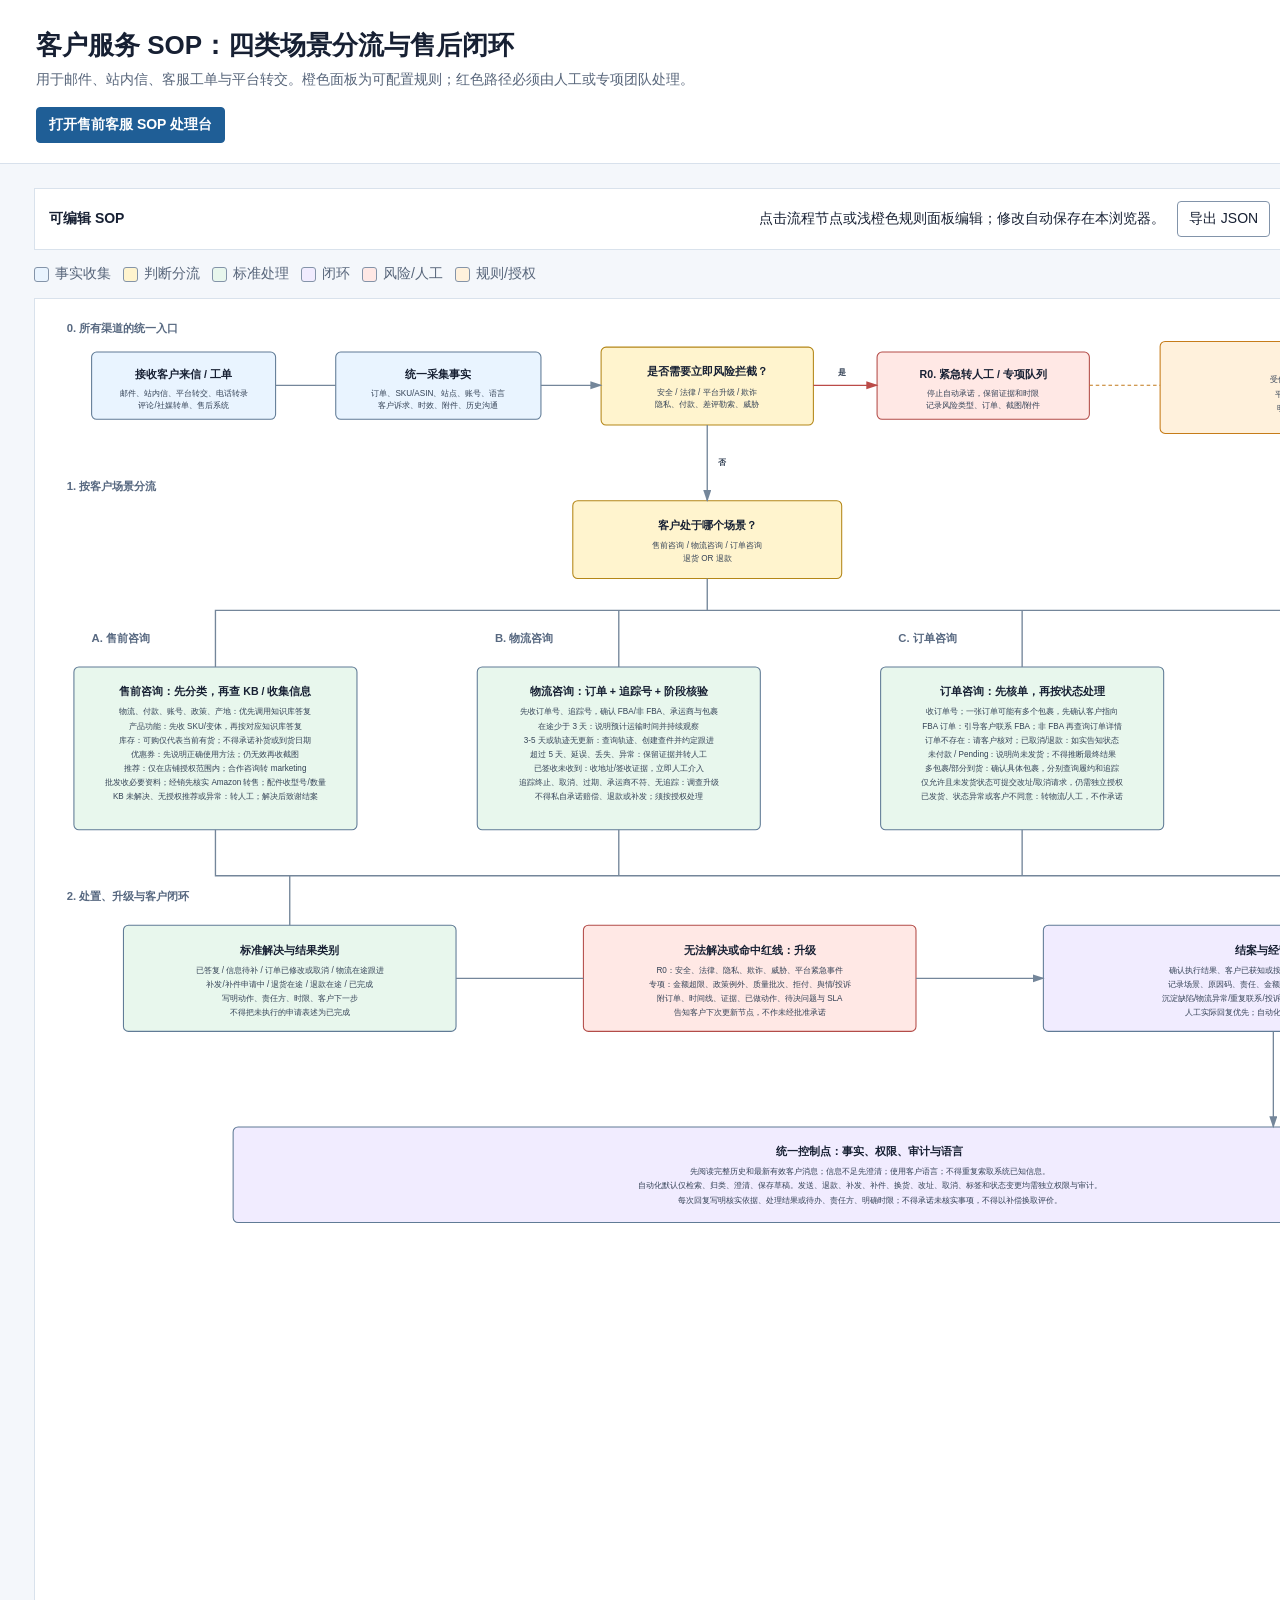
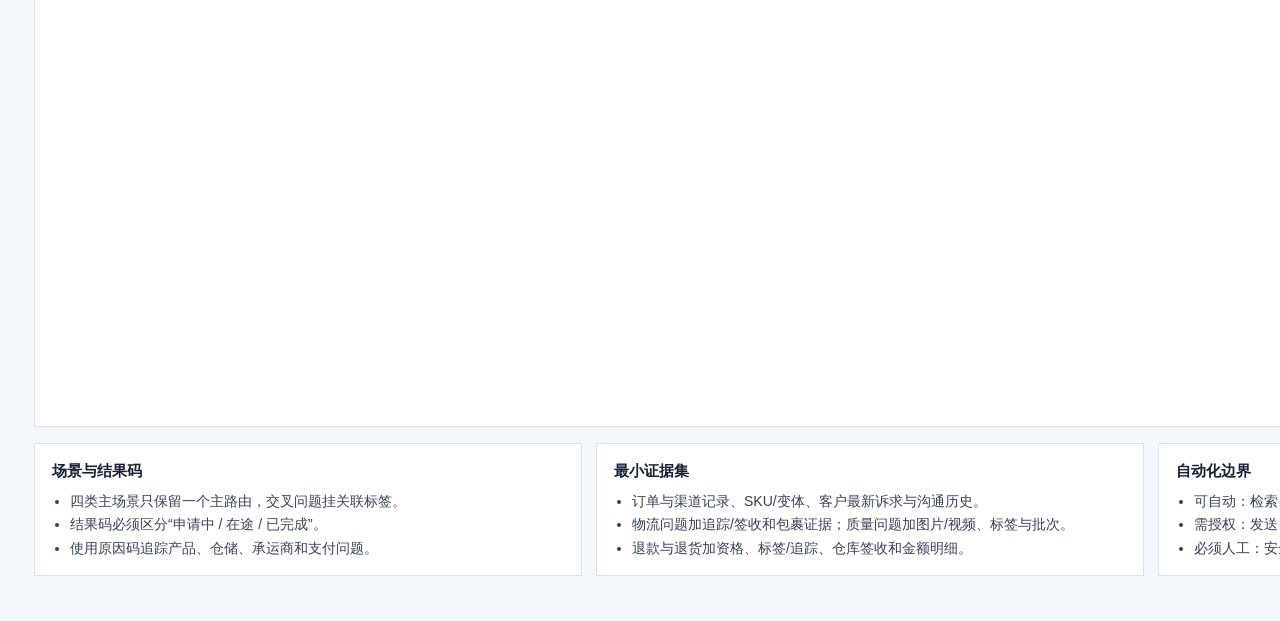
==== commit b3f0b8f1: "fix: restore four scenario SOP workflow" ====
--- a/index.html
+++ b/index.html
@@ -1,225 +1,20 @@
 <!doctype html>
-<html lang="zh-CN">
-<head>
-<meta charset="utf-8">
-<meta name="viewport" content="width=device-width,initial-scale=1">
-<title>全链路客户服务 SOP 流程图</title>
-<style>
-  :root { --ink:#172033; --muted:#57657a; --line:#8494a9; --input:#e9f4ff; --decision:#fff4ce; --process:#e8f7ed; --risk:#ffe8e5; --follow:#f1ecff; --need:#fff1dc; }
-  * { box-sizing:border-box; } body { margin:0; background:#f4f7fb; color:var(--ink); font-family:"Microsoft YaHei","PingFang SC",Arial,sans-serif; }
-  header { padding:28px 36px 20px; background:#fff; border-bottom:1px solid #d8e1ec; } h1 { margin:0; font-size:26px; } header p { margin:8px 0 0; color:var(--muted); font-size:14px; }
-  .wrap { min-width:1740px; padding:24px 34px 45px; }.legend { display:flex; gap:15px; color:var(--muted); font-size:13px; margin-bottom:15px; }.key { display:flex; align-items:center; gap:6px; }.dot { height:15px;width:15px;border:1px solid #8494a9;border-radius:3px; }
-  svg { display:block; width:100%; height:auto; background:#fff; border:1px solid #d9e2ec; }.node { stroke:#607b96; stroke-width:1.5; rx:7; ry:7; }.input{fill:var(--input)}.decision{fill:var(--decision);stroke:#b48718}.process{fill:var(--process)}.risk{fill:var(--risk);stroke:#b34c48}.follow{fill:var(--follow)}.need{fill:var(--need);stroke:#c67c19}.end{fill:#eef1f5}
-  .title { font-size:15px; font-weight:700; text-anchor:middle; fill:var(--ink); }.copy { font-size:11.5px; text-anchor:middle; fill:#344256; }.tiny { font-size:10.5px; text-anchor:middle; fill:#344256; }.lane { font-size:16px; font-weight:700; fill:#586981; }.hint { font-size:11px; fill:#895b11; font-weight:700; }.yesno{font-size:12px;font-weight:700;fill:#344256}.arrow{fill:none;stroke:#74869a;stroke-width:1.9;marker-end:url(#a)}.riskarrow{fill:none;stroke:#bb4b48;stroke-width:1.9;marker-end:url(#r)}.dash{fill:none;stroke:#c17a1b;stroke-width:1.5;stroke-dasharray:5 4}
-  .notes { display:grid;grid-template-columns:repeat(3,1fr);gap:14px;margin-top:16px; }.note { background:#fff;border:1px solid #d9e2ec;padding:15px 17px;font-size:13px;line-height:1.65;color:#344256; }.note h2 { font-size:15px;margin:0 0 7px;color:#172033; }.note ul{margin:0;padding-left:18px}.note strong{color:#895b11}
-  .editor-bar{display:flex;align-items:center;gap:10px;flex-wrap:wrap;margin:0 0 16px;padding:12px 14px;background:#fff;border:1px solid #d9e2ec}.editor-bar strong{font-size:14px;margin-right:auto}.editor-bar button,.editor-bar .file-button{border:1px solid #8294aa;background:#fff;color:#172033;padding:8px 11px;border-radius:4px;font:inherit;font-size:13px;cursor:pointer}.editor-bar button:hover,.editor-bar .file-button:hover{background:#edf4fb}.editor-bar button.primary{background:#1f5e96;color:#fff;border-color:#1f5e96}.editor-bar input{display:none}.editor-status{font-size:12px;color:var(--muted);min-width:105px;text-align:right}.node.is-selected{stroke:#1f5e96!important;stroke-width:4!important;filter:drop-shadow(0 1px 2px #789)}.node.is-editable{cursor:pointer}.editor-panel{position:fixed;z-index:3;right:22px;top:22px;width:370px;background:#fff;border:1px solid #b9c8d8;box-shadow:0 10px 35px rgba(23,32,51,.2);padding:18px}.editor-panel[hidden]{display:none}.editor-panel h2{font-size:17px;margin:0 0 5px}.editor-panel p{font-size:12px;line-height:1.5;color:var(--muted);margin:0 0 14px}.editor-panel label{display:block;font-size:13px;font-weight:700;margin:11px 0 5px}.editor-panel input,.editor-panel textarea{width:100%;border:1px solid #a9bacb;border-radius:3px;padding:8px;font:14px "Microsoft YaHei","PingFang SC",Arial,sans-serif;color:var(--ink)}.editor-panel textarea{resize:vertical;min-height:130px;line-height:1.5}.editor-actions{display:flex;justify-content:flex-end;gap:8px;margin-top:14px}.editor-actions button{border:1px solid #8294aa;background:#fff;padding:8px 12px;border-radius:4px;cursor:pointer;font:inherit}.editor-actions .save{background:#1f5e96;border-color:#1f5e96;color:#fff}.help{font-size:12px;color:var(--muted);margin:0 0 10px}
-  @media print{body{background:#fff}.editor-bar,.editor-panel,.help{display:none!important}.wrap{padding:0;min-width:0}.wrap svg{border:0}.notes{break-inside:avoid}header{padding:14px 20px}}
-</style>
-</head>
-<body>
-<header><h1>全链路客户服务 SOP：售前、售中、售后与风险处置</h1><p>用于邮件、站内信、客服工单与平台转交。橙色虚线节点是需要业务方补充或确认的判断条件；红色路径必须由人工或专项团队处理。</p></header>
-<main class="wrap">
-<div class="editor-bar" aria-label="SOP 编辑工具">
-  <strong>可编辑 SOP</strong><span class="help">点击流程节点或浅橙色规则面板进行编辑，修改会自动保存在本浏览器。</span>
-  <button type="button" id="exportButton">导出 JSON</button>
-  <label class="file-button" for="importInput">导入 JSON<input id="importInput" type="file" accept="application/json"></label>
-  <button type="button" id="printButton">打印 / 保存 PDF</button>
-  <button type="button" id="resetButton">重置本地修改</button>
-  <span class="editor-status" id="saveStatus" aria-live="polite">尚未修改</span>
-</div>
-<div class="legend"><span class="key"><i class="dot" style="background:#e9f4ff"></i>接收/事实收集</span><span class="key"><i class="dot" style="background:#fff4ce"></i>判断分流</span><span class="key"><i class="dot" style="background:#e8f7ed"></i>标准处理</span><span class="key"><i class="dot" style="background:#f1ecff"></i>跟进/闭环</span><span class="key"><i class="dot" style="background:#ffe8e5"></i>风险/人工</span><span class="key"><i class="dot" style="background:#fff1dc"></i>待补充条件</span></div>
-<svg viewBox="0 0 2360 2500" role="img" aria-label="完整售前售中售后客户服务 SOP 流程图">
-<defs><marker id="a" markerWidth="10" markerHeight="10" refX="8" refY="3" orient="auto"><path d="M0 0L0 6L9 3z" fill="#74869a"/></marker><marker id="r" markerWidth="10" markerHeight="10" refX="8" refY="3" orient="auto"><path d="M0 0L0 6L9 3z" fill="#bb4b48"/></marker></defs>
-
-<!-- intake -->
+<html lang="zh-CN"><head><meta charset="utf-8"><meta name="viewport" content="width=device-width,initial-scale=1"><title>客户服务 SOP：四类场景分流与售后闭环</title><style>
+:root{--ink:#172033;--muted:#57657a;--input:#e9f4ff;--decision:#fff4ce;--process:#e8f7ed;--risk:#ffe8e5;--follow:#f1ecff;--need:#fff1dc}*{box-sizing:border-box}body{margin:0;background:#f4f7fb;color:var(--ink);font:14px "Microsoft YaHei","PingFang SC",Arial,sans-serif}header{padding:28px 36px 20px;background:#fff;border-bottom:1px solid #d8e1ec}h1{margin:0;font-size:26px}header p{margin:8px 0 0;color:var(--muted)}.wrap{min-width:1740px;padding:24px 34px 45px}.legend,.editor-bar{display:flex;gap:12px;align-items:center;flex-wrap:wrap;margin-bottom:15px}.key{display:flex;gap:6px;align-items:center;color:var(--muted)}.dot{width:15px;height:15px;border:1px solid #8494a9;border-radius:3px}svg{display:block;width:100%;background:#fff;border:1px solid #d9e2ec}.node{stroke:#607b96;stroke-width:1.5;rx:7;ry:7}.input{fill:var(--input)}.decision{fill:var(--decision);stroke:#b48718}.process{fill:var(--process)}.risk{fill:var(--risk);stroke:#b34c48}.follow{fill:var(--follow)}.need{fill:var(--need);stroke:#c67c19}.title{font-size:15px;font-weight:700;text-anchor:middle;fill:var(--ink)}.copy{font-size:11.5px;text-anchor:middle;fill:#344256}.lane{font-size:16px;font-weight:700;fill:#586981}.yesno{font-size:12px;font-weight:700;fill:#344256}.arrow{fill:none;stroke:#74869a;stroke-width:1.9;marker-end:url(#a)}.riskarrow{fill:none;stroke:#bb4b48;stroke-width:1.9;marker-end:url(#r)}.dash{fill:none;stroke:#c17a1b;stroke-width:1.5;stroke-dasharray:5 4}.notes{display:grid;grid-template-columns:repeat(3,1fr);gap:14px;margin-top:16px}.note{background:#fff;border:1px solid #d9e2ec;padding:15px 17px;line-height:1.65;color:#344256}.note h2{font-size:15px;margin:0 0 7px;color:var(--ink)}.note ul{margin:0;padding-left:18px}.editor-bar{padding:12px 14px;background:#fff;border:1px solid #d9e2ec}.editor-bar strong{margin-right:auto}.editor-bar button,.file-button{border:1px solid #8294aa;background:#fff;color:var(--ink);padding:8px 11px;border-radius:4px;font:inherit;cursor:pointer}.file-button input{display:none}.editor-status{font-size:12px;color:var(--muted)}.node.is-selected{stroke:#1f5e96!important;stroke-width:4!important}.node.is-editable{cursor:pointer}.editor-panel{position:fixed;z-index:3;right:22px;top:22px;width:370px;background:#fff;border:1px solid #b9c8d8;box-shadow:0 10px 35px #17203333;padding:18px}.editor-panel[hidden]{display:none}.editor-panel h2{font-size:17px;margin:0 0 5px}.editor-panel p{font-size:12px;color:var(--muted)}.editor-panel label{display:block;font-weight:700;margin:11px 0 5px}.editor-panel input,.editor-panel textarea{width:100%;border:1px solid #a9bacb;border-radius:3px;padding:8px;font:14px inherit}.editor-panel textarea{resize:vertical;min-height:130px}.editor-actions{display:flex;justify-content:flex-end;gap:8px;margin-top:14px}.editor-actions button{border:1px solid #8294aa;background:#fff;padding:8px 12px;border-radius:4px;cursor:pointer}.editor-actions .save{background:#1f5e96;border-color:#1f5e96;color:#fff}@media print{body{background:#fff}.editor-bar,.editor-panel{display:none!important}.wrap{padding:0;min-width:0}.wrap svg{border:0}}
+</style></head><body>
+<header><h1>客户服务 SOP：四类场景分流与售后闭环</h1><p>用于邮件、站内信、客服工单与平台转交。橙色面板为可配置规则；红色路径必须由人工或专项团队处理。</p><p><a href="presales-agent-editor.html" style="display:inline-block;margin-top:10px;padding:8px 12px;border:1px solid #1f5e96;border-radius:4px;background:#1f5e96;color:#fff;text-decoration:none;font-weight:700">打开售前客服 SOP 处理台</a></p></header>
+<main class="wrap"><div class="editor-bar"><strong>可编辑 SOP</strong><span>点击流程节点或浅橙色规则面板编辑；修改自动保存在本浏览器。</span><button id="exportButton">导出 JSON</button><label class="file-button" for="importInput">导入 JSON<input id="importInput" type="file" accept="application/json"></label><button id="printButton">打印 / 保存 PDF</button><button id="resetButton">重置本地修改</button><span class="editor-status" id="saveStatus">尚未修改</span></div><div class="legend"><span class="key"><i class="dot" style="background:#e9f4ff"></i>事实收集</span><span class="key"><i class="dot" style="background:#fff4ce"></i>判断分流</span><span class="key"><i class="dot" style="background:#e8f7ed"></i>标准处理</span><span class="key"><i class="dot" style="background:#f1ecff"></i>闭环</span><span class="key"><i class="dot" style="background:#ffe8e5"></i>风险/人工</span><span class="key"><i class="dot" style="background:#fff1dc"></i>规则/授权</span></div>
+<svg viewBox="0 0 2360 2440" role="img" aria-label="客户服务四类场景 SOP 流程图"><defs><marker id="a" markerWidth="10" markerHeight="10" refX="8" refY="3" orient="auto"><path d="M0 0L0 6L9 3z" fill="#74869a"/></marker><marker id="r" markerWidth="10" markerHeight="10" refX="8" refY="3" orient="auto"><path d="M0 0L0 6L9 3z" fill="#bb4b48"/></marker></defs>
 <text class="lane" x="45" y="46">0. 所有渠道的统一入口</text>
-<rect class="node input" x="80" y="75" width="260" height="95"/><text class="title" x="210" y="112">接收客户来信 / 工单</text><text class="copy" x="210" y="137">邮件、站内信、平台转交、电话转录</text><text class="copy" x="210" y="154">评论/社媒转单、售后系统</text>
-<rect class="node input" x="425" y="75" width="290" height="95"/><text class="title" x="570" y="112">统一采集事实</text><text class="copy" x="570" y="137">订单、SKU/ASIN、站点、账号、语言</text><text class="copy" x="570" y="154">客户诉求、时效、附件、历史沟通</text>
-<rect class="node decision" x="800" y="68" width="300" height="110"/><text class="title" x="950" y="108">是否需要立即风险拦截？</text><text class="copy" x="950" y="135">安全 / 法律 / 平台升级 / 欺诈</text><text class="copy" x="950" y="153">隐私、付款、差评勒索、威胁</text>
-<rect class="node risk" x="1190" y="75" width="300" height="95"/><text class="title" x="1340" y="112">R0. 紧急转人工 / 专项队列</text><text class="copy" x="1340" y="137">停止自动承诺，保留证据和时限</text><text class="copy" x="1340" y="154">记录风险类型、订单、截图/附件</text>
-<path class="arrow" d="M340 122H425M715 122H800"/><path class="riskarrow" d="M1100 122H1190"/><text class="yesno" x="1135" y="108">是</text>
-
-<rect class="node need" x="1590" y="60" width="560" height="130"/><text class="title" x="1870" y="92">待补充：R0 风险清单与 SLA</text><text class="copy" x="1870" y="118">哪些词/事件必须立即升级？谁是责任人？响应时限？</text><text class="copy" x="1870" y="138">是否包括受伤、火灾、召回、媒体、监管、账号风险、欺诈？</text><text class="copy" x="1870" y="158">平台通知、拒付、A-to-z、知识产权的固定处理团队与模板？</text><path class="dash" d="M1490 122H1590"/>
-
-<!-- lifecycle decision -->
-<text class="lane" x="45" y="270">1. 按客户旅程判断主场景</text>
-<rect class="node decision" x="760" y="285" width="380" height="110"/><text class="title" x="950" y="325">客户处于哪个阶段？</text><text class="copy" x="950" y="352">售前咨询 / 下单付款 / 发货配送</text><text class="copy" x="950" y="370">收货验货 / 使用中 / 退货退款 / 售后反馈</text>
-<path class="arrow" d="M950 178V285"/><text class="yesno" x="965" y="235">否</text>
-
-<!-- classification overlay: existing downstream nodes retain their baseline geometry and editor IDs -->
-<rect class="node decision" x="80" y="405" width="440" height="22"/><text class="tiny" x="300" y="421">售前咨询</text>
-<rect class="node decision" x="590" y="405" width="440" height="22"/><text class="tiny" x="810" y="421">物流咨询</text>
-<rect class="node decision" x="1100" y="405" width="440" height="22"/><text class="tiny" x="1320" y="421">订单咨询</text>
-<rect class="node decision" x="1610" y="405" width="440" height="22"/><text class="tiny" x="1830" y="421">退货 OR 退款</text>
-<path class="arrow" d="M950 395V400H300V405M950 400H810V405M950 400H1320V405M950 400H1830V405"/>
-
-<!-- pre-sale -->
-<text class="lane" x="45" y="500">A. 售前：购买前咨询</text>
-<rect class="node decision" x="80" y="535" width="280" height="105"/><text class="title" x="220" y="573">A1. 咨询类型？</text><text class="copy" x="220" y="600">物流/付款/账号/其他/库存</text><text class="copy" x="220" y="618">商品推荐、批发、经销、配件</text>
-<rect class="node process" x="420" y="470" width="275" height="105"/><text class="title" x="557" y="508">A2. 商品、适配与知识库</text><text class="copy" x="557" y="535">先收集 SKU；再查对应知识库</text><text class="copy" x="557" y="553">规格、型号、配件、数量与适配性</text>
-<rect class="node process" x="420" y="610" width="275" height="105"/><text class="title" x="557" y="648">A3. 交易与合作咨询</text><text class="copy" x="557" y="675">库存、优惠、原产地中国、付款/账号</text><text class="copy" x="557" y="693">合作转市场；批发/经销先收集资料</text>
-<rect class="node need" x="740" y="470" width="345" height="245"/><text class="title" x="912" y="505">售前回复前的判断条件</text><text class="copy" x="912" y="532">• SKU/变体、站点、当前库存与售价</text><text class="copy" x="912" y="552">• 有货仅表示可购买，不承诺补货时间</text><text class="copy" x="912" y="572">• 优惠券：先说明正确用法，仍无效再索截图</text><text class="copy" x="912" y="592">• 推荐商品：先确认店铺授权，否则转人工</text><text class="copy" x="912" y="612">• 经销：核查是否 Amazon 转售；是则说明未授权</text><text class="copy" x="912" y="632">• 配件：收集产品型号、配件名称与数量</text><text class="copy" x="912" y="652">• 知识库可解决：答复并致谢；不可解决：转人工</text><text class="copy" x="912" y="672">• 禁止夸大性能、绝对防水/适配承诺</text>
-<path class="arrow" d="M300 427V430H220V535M360 574H420M360 610H390V662H420"/><path class="dash" d="M695 522H740M695 662H740"/>
-
-<!-- sales middle -->
-<text class="lane" x="1150" y="500">B. 售中：下单、付款、发货与配送</text>
-<rect class="node decision" x="1180" y="535" width="295" height="105"/><text class="title" x="1327" y="573">B1. 订单还是物流问题？</text><text class="copy" x="1327" y="600">先收集订单号；一单可有多个包裹</text><text class="copy" x="1327" y="618">先分 FBA（引导联系 FBA）/ 非 FBA</text>
-<rect class="node process" x="1535" y="430" width="275" height="105"/><text class="title" x="1672" y="468">B2. 订单状态与改取消</text><text class="copy" x="1672" y="495">无效单请客户核实；取消/退款已发生则告知</text><text class="copy" x="1672" y="513">未付款/待处理：告知尚未发货</text>
-<rect class="node process" x="1535" y="570" width="275" height="105"/><text class="title" x="1672" y="608">B3. 包裹与物流核查</text><text class="copy" x="1672" y="635">非 FBA：多包裹/部分到货先确认具体包裹</text><text class="copy" x="1672" y="653">查订单详情、履约方、承运商与追踪状态</text>
-<rect class="node need" x="1865" y="430" width="395" height="245"/><text class="title" x="2062" y="465">订单与物流处置规则</text><text class="copy" x="2062" y="492">• 仅在允许且未发货的状态，才可提交改/取消请求</text><text class="copy" x="2062" y="512">• 不符合状态：说明无法修改，不替客户承诺结果</text><text class="copy" x="2062" y="532">• 跟踪/状态需依订单详情分承运商与履约方处理</text><text class="copy" x="2062" y="552">• 在途少于 3 天：说明预计运输并持续观察</text><text class="copy" x="2062" y="572">• 3-5 天或无更新：发起查件，按授权安排跟进</text><text class="copy" x="2062" y="592">• 超过 5 天或异常：转人工；不得私自承诺赔付</text><text class="copy" x="2062" y="612">• 已送达未收到：收集证明/地址，立即转人工</text><text class="copy" x="2062" y="632">• 追踪终止、取消、丢失、错配、过期或异常须调查升级</text>
-<path class="arrow" d="M810 427V450H1327V535M1320 427V450H1327M1475 574H1535M1475 610H1500V622H1535"/><path class="dash" d="M1810 482H1865M1810 622H1865"/>
-
-<!-- post sale -->
-<text class="lane" x="45" y="845">C. 售后：收货后、使用中、退货退款与客户反馈</text>
-<rect class="node decision" x="760" y="880" width="380" height="112"/><text class="title" x="950" y="920">C1. 售后主诉求属于哪一类？</text><text class="copy" x="950" y="947">主观原因 / 客观产品问题 / 物流问题</text><text class="copy" x="950" y="965">退货退款 / 换货补件 / 评价投诉</text>
-<path class="arrow" d="M1830 427V800H950V880"/>
-
-<!-- mapping annotation: names original baseline categories and retained subflows without changing them -->
-<text class="hint" x="80" y="755">分类映射（原始分支完整保留）：售前咨询 → A1-A3；物流咨询 → B1（仓库发货/运输途中/签收与少箱）及 C6；订单咨询 → B1（下单/付款/订单修改）及 B2；退货 OR 退款 → C1-C8（含 C5 专项、C3/C4 售后分支）。</text>
-
-<!-- subjective/objective -->
-<rect class="node decision" x="75" y="1060" width="290" height="112"/><text class="title" x="220" y="1100">C2. 退换货原因是什么？</text><text class="copy" x="220" y="1127">先收集原因与问题描述；质量问题</text><text class="copy" x="220" y="1145">再查知识库并索取照片/视频证据</text>
-<rect class="node process" x="430" y="1015" width="275" height="105"/><text class="title" x="567" y="1053">C3. 主观原因</text><text class="copy" x="567" y="1080">不再需要、买错、颜色/款式不喜欢</text><text class="copy" x="567" y="1098">尺寸不合适、预期不符、价格原因</text>
-<rect class="node process" x="430" y="1160" width="275" height="105"/><text class="title" x="567" y="1198">C4. 客观原因</text><text class="copy" x="567" y="1225">损坏、故障、缺件、错件、质量差</text><text class="copy" x="567" y="1243">安装失败、性能不符、安全隐患</text>
-<rect class="node need" x="765" y="1015" width="355" height="250"/><text class="title" x="942" y="1050">售后事实收集：所有分支通用</text><text class="copy" x="942" y="1077">• 订单、SKU、购买/签收日期、保修状态</text><text class="copy" x="942" y="1097">• 退换货咨询先收订单号与商品图片</text><text class="copy" x="942" y="1117">• 是否开封/使用/安装、原包装与完整性</text><text class="copy" x="942" y="1137">• 实际问题、发生时间、操作步骤、影响</text><text class="copy" x="942" y="1157">• 质量问题：知识库答复后收集图片/视频</text><text class="copy" x="942" y="1177">• 退货状态、标签、追踪、仓库签收、退款</text><text class="copy" x="942" y="1197">• 历史承诺、已有草稿、是否人工已回复</text><text class="copy" x="942" y="1217">• 异常、无法归类或超授权处理：转人工</text><text class="copy" x="942" y="1237">• 所有退款/换货/补发需核实政策并独立授权</text>
-<path class="arrow" d="M950 992V1030H220V1060M365 1100H430M365 1130H395V1212H430"/><path class="dash" d="M705 1068H765M705 1212H765"/>
-
-<!-- subjective path -->
-<text class="lane" x="55" y="1385">C3 处理：主观原因（偏好、误购、尺寸/预期不符）</text>
-<rect class="node decision" x="80" y="1420" width="310" height="112"/><text class="title" x="235" y="1460">是否为主观原因退货？</text><text class="copy" x="235" y="1487">不喜欢、尺寸不合适、预期不符</text><text class="copy" x="235" y="1505">先查订单、商品状态与购买日期</text>
-<rect class="node process" x="460" y="1420" width="290" height="112"/><text class="title" x="605" y="1460">C3a. 信息不足：先核实</text><text class="copy" x="605" y="1487">收订单号、商品图片及退货原因</text><text class="copy" x="605" y="1505">不直接报价，不推断资格或商品状态</text>
-<rect class="node decision" x="820" y="1420" width="310" height="112"/><text class="title" x="975" y="1460">是否在购买后 30 天内？</text><text class="copy" x="975" y="1487">按订单日期与适用店铺/平台政策核验</text><text class="copy" x="975" y="1505">超出期限则说明政策时限，异常转人工</text>
-<rect class="node process" x="1200" y="1420" width="290" height="112"/><text class="title" x="1345" y="1460">C3b. 核验退货地址与规则</text><text class="copy" x="1345" y="1487">在适用期限内，核对地址、资格与退款规则</text><text class="copy" x="1345" y="1505">仅说明已核实规则；执行退款仍需独立授权</text>
-<rect class="node process" x="1560" y="1420" width="290" height="112"/><text class="title" x="1705" y="1460">C3c. 说明结果并闭环</text><text class="copy" x="1705" y="1487">客户接受：致谢并按政策推进/结案</text><text class="copy" x="1705" y="1505">拒绝、争议或例外：转人工，不承诺时效</text>
-<rect class="node need" x="1910" y="1400" width="385" height="152"/><text class="title" x="2102" y="1435">待补充：主观原因政策</text><text class="copy" x="2102" y="1462">留货补偿金额/次数/授权人；退货资格</text><text class="copy" x="2102" y="1482">运费承担、折旧规则、不可退品、时限</text><text class="copy" x="2102" y="1502">是否允许主动推荐留货；哪些话术禁用</text><text class="copy" x="2102" y="1522">尺寸/预期不符与性能缺陷如何分界</text>
-<path class="arrow" d="M567 1120V1360H235V1420M390 1476H460"/><text class="yesno" x="405" y="1462">否</text><path class="arrow" d="M390 1476H820"/><text class="yesno" x="550" y="1462">是</text><path class="arrow" d="M1130 1462H1200"/><text class="yesno" x="1144" y="1448">是</text><path class="arrow" d="M1130 1505H1560"/><text class="yesno" x="1290" y="1492">否/客户坚持退货</text><path class="dash" d="M1850 1476H1910"/>
-
-<!-- objective -->
-<text class="lane" x="55" y="1695">C4 处理：客观产品问题（损坏、质量、故障、缺件、错件）</text>
-<rect class="node decision" x="80" y="1730" width="300" height="110"/><text class="title" x="230" y="1770">是否存在安全/严重质量风险？</text><text class="copy" x="230" y="1797">受伤、火灾、电气、结构失效、</text><text class="copy" x="230" y="1815">大面积损坏、批次性问题</text>
-<rect class="node risk" x="445" y="1730" width="285" height="110"/><text class="title" x="587" y="1770">C4a. 安全/质量专项升级</text><text class="copy" x="587" y="1797">停止引导继续使用；收集证据</text><text class="copy" x="587" y="1815">转质量、法务、产品/平台团队</text>
-<rect class="node process" x="795" y="1730" width="285" height="110"/><text class="title" x="937" y="1770">C4b. 证据与责任判断</text><text class="copy" x="937" y="1797">照片/视频、包装、标签、操作步骤</text><text class="copy" x="937" y="1815">区分运输、安装、质量、误用</text>
-<rect class="node decision" x="1145" y="1730" width="285" height="110"/><text class="title" x="1287" y="1770">C4c. 可处理方案？</text><text class="copy" x="1287" y="1797">技术指导、补件、换货、退款</text><text class="copy" x="1287" y="1815">或需要检测/仓库/供应商确认</text>
-<rect class="node process" x="1495" y="1730" width="285" height="110"/><text class="title" x="1637" y="1770">C4d. 执行/转办</text><text class="copy" x="1637" y="1797">按授权创建补件/换货/退款申请</text><text class="copy" x="1637" y="1815">记录批次、问题码、客户承诺</text>
-<rect class="node need" x="1840" y="1708" width="455" height="154"/><text class="title" x="2067" y="1743">待补充：质量售后政策</text><text class="copy" x="2067" y="1770">各品类安全红线、是否停止使用、证据模板</text><text class="copy" x="2067" y="1790">补件/换货/退款的库存、运费、授权与 SLA</text><text class="copy" x="2067" y="1810">运输损坏与质量责任的判定规则、批次上报</text><text class="copy" x="2067" y="1830">保修期限、误用/安装不当排除、升级负责人</text>
-<path class="arrow" d="M567 1265V1660H230V1730M380 1785H445"/><text class="yesno" x="395" y="1770">是</text><path class="arrow" d="M380 1815H795"/><text class="yesno" x="575" y="1802">否</text><path class="arrow" d="M1080 1785H1145M1430 1785H1495"/><path class="dash" d="M1780 1785H1840"/>
-
-<!-- return/refund, tracking / feedback -->
-<text class="lane" x="55" y="2000">C5-C8 专项售后：退货退款、物流争议、评价投诉与闭环</text>
-<rect class="node process" x="70" y="2040" width="280" height="118"/><text class="title" x="210" y="2080">C5. 退货 / 退款状态</text><text class="copy" x="210" y="2107">资格、地址、标签、多箱、取件、已寄回</text><text class="copy" x="210" y="2125">仓库签收、退款在途、金额争议</text><text class="copy" x="210" y="2143">按已核实政策处理；异常须人工</text>
-<rect class="node process" x="415" y="2040" width="280" height="118"/><text class="title" x="555" y="2080">C6. 物流异常与争议</text><text class="copy" x="555" y="2107">先收订单号与追踪号，识别运输阶段</text><text class="copy" x="555" y="2125">未收到/少箱/误投/拒收/延迟：查追踪证据</text><text class="copy" x="555" y="2143">丢失、异常、无追踪均调查并转人工</text>
-<rect class="node process" x="760" y="2040" width="280" height="118"/><text class="title" x="900" y="2080">C7. 评价 / 投诉 / VoC</text><text class="copy" x="900" y="2107">差评、产品反馈、重复投诉、舆情</text><text class="copy" x="900" y="2125">解决实际问题；不得以补偿换评</text><text class="copy" x="900" y="2143">沉淀问题标签和产品改进信息</text>
-<rect class="node follow" x="1105" y="2040" width="280" height="118"/><text class="title" x="1245" y="2080">C8. 结案与跟进</text><text class="copy" x="1245" y="2107">确认动作完成、客户确认或时限到期</text><text class="copy" x="1245" y="2125">记录原因码、责任、成本、附件</text><text class="copy" x="1245" y="2143">必要时定期回访/风险复盘</text>
-<rect class="node need" x="1455" y="2018" width="840" height="163"/><text class="title" x="1875" y="2053">专项处置与经营闭环</text><text class="copy" x="1875" y="2080">物流：在途少于 3 天解释并监测；3-5 天/无更新查件并按授权跟进；超过 5 天、已送达未收、追踪终止/异常均升级</text><text class="copy" x="1875" y="2100">不得未经授权承诺赔偿、退款或补发；承运商不符、无追踪、丢失/延迟、追踪过期须调查和人工接管</text><text class="copy" x="1875" y="2120">退换：质量问题先查 KB 后收图/视频；主观退货核验 30 天窗口、地址和规则；客户拒绝或异常转人工</text><text class="copy" x="1875" y="2140">全程：不重复收集已知事实、不覆盖人工回复；草稿、发送、退款、换货、取消、改址与状态变更均分权审计</text>
-<path class="arrow" d="M210 2158V2210H1245V2158M555 2158V2210M900 2158V2210"/><path class="dash" d="M1385 2100H1455"/>
-
-<!-- universal guardrails -->
-<rect class="node follow" x="280" y="2300" width="1800" height="125"/><text class="title" x="1180" y="2340">所有场景的统一控制点</text><text class="copy" x="1180" y="2367">先读完整历史和最新有效客户消息；信息不足先澄清；用客户语言；只给经核实且授权范围内的承诺；将证据、时效、责任、金额、下一步写清。</text><text class="copy" x="1180" y="2387">自动化默认仅保存草稿。发送、退款、补件、换货、改地址、取消订单、标签重发、状态变更均需独立权限与操作审计。人工实际回复优先，禁止覆盖。</text><path class="arrow" d="M1245 2158V2300"/>
-</svg>
-<section class="notes">
-<article class="note"><h2>已纳入的场景规则</h2><ul><li>售前：先收 SKU；库存可购不等于有补货 ETA；优惠券先指导正确使用，再索截图。</li><li>合作转市场；推荐需店铺授权；批发、经销、配件均先收集必要资料。</li><li>订单：先订单号，识别 FBA/非 FBA；一单多包裹时先确认客户关注的包裹。</li><li>退换：先收原因；主观退货核验购买后 30 天内、退货地址与适用规则。</li></ul></article>
-<article class="note"><h2>证据与升级标准</h2><ul><li>质量问题先使用知识库答复，再收集商品、外箱、标签和问题照片/视频。</li><li>物流先收订单号与追踪号；已送达未收到须收证明和地址信息并转人工。</li><li>无追踪、追踪终止/取消/过期、承运商不符、丢失、延迟或其他异常均须调查升级。</li><li>订单无效、已取消/退款、未付款/待处理等状态须如实告知客户，不推断结果。</li></ul></article>
-<article class="note"><h2>自动化与授权边界</h2><ul><li><strong>可自动：</strong>知识库检索、归类、信息澄清、合规说明、保存草稿与客户接受后的致谢。</li><li><strong>需授权：</strong>发送、退款、赔偿、补发、换货、改址、取消、标签重发和状态变更。</li><li><strong>必须人工：</strong>安全、法律、平台升级、欺诈、高额争议，以及所有物流异常或无法判定场景。</li><li>不得承诺赔偿、退款或补发，除非已核实适用政策且获得对应操作授权。</li></ul></article>
-</section>
-</main>
-<aside class="editor-panel" id="editorPanel" hidden aria-labelledby="editorHeading">
-  <h2 id="editorHeading">编辑流程内容</h2><p id="editorType"></p>
-  <label for="nodeTitle">标题</label><input id="nodeTitle" maxlength="80">
-  <label for="nodeBody">说明（每行会显示为一行）</label><textarea id="nodeBody" maxlength="800"></textarea>
-  <div class="editor-actions"><button type="button" id="cancelEdit">取消</button><button type="button" class="save" id="saveEdit">保存</button></div>
-</aside>
-<script>
-(() => {
-  const STORAGE_KEY = 'customer-complaint-sop-flow-edits-v1';
-  const svg = document.querySelector('svg');
-  const panel = document.getElementById('editorPanel');
-  const titleInput = document.getElementById('nodeTitle');
-  const bodyInput = document.getElementById('nodeBody');
-  const status = document.getElementById('saveStatus');
-  let selected = null;
-  let edits = loadEdits();
-
-  function loadEdits() {
-    try { return JSON.parse(localStorage.getItem(STORAGE_KEY)) || {}; }
-    catch { return {}; }
-  }
-  function nodeId(rect) { return [rect.getAttribute('x'), rect.getAttribute('y'), rect.getAttribute('width'), rect.getAttribute('height')].join('-'); }
-  function relatedText(rect) {
-    const x = Number(rect.getAttribute('x')), y = Number(rect.getAttribute('y'));
-    const w = Number(rect.getAttribute('width')), h = Number(rect.getAttribute('height'));
-    return [...svg.querySelectorAll('text.title, text.copy')].filter(text => {
-      const tx = Number(text.getAttribute('x')), ty = Number(text.getAttribute('y'));
-      return tx >= x && tx <= x + w && ty >= y && ty <= y + h;
-    }).sort((a, b) => Number(a.getAttribute('y')) - Number(b.getAttribute('y')));
-  }
-  function readNode(rect) {
-    const texts = relatedText(rect);
-    const title = texts.find(t => t.classList.contains('title'));
-    return { title: title ? title.textContent : '', body: texts.filter(t => t.classList.contains('copy')).map(t => t.textContent).join('\n') };
-  }
-  function writeNode(rect, value) {
-    const texts = relatedText(rect);
-    const title = texts.find(t => t.classList.contains('title'));
-    const body = texts.filter(t => t.classList.contains('copy'));
-    if (title) title.textContent = value.title.trim();
-    const lines = value.body.split('\n').map(line => line.trim()).filter(Boolean);
-    body.forEach((text, index) => { text.textContent = lines[index] || ''; });
-    lines.slice(body.length).forEach((line, index) => {
-      const last = body[body.length - 1];
-      if (!last) return;
-      const clone = last.cloneNode(true);
-      clone.textContent = line;
-      clone.setAttribute('y', String(Number(last.getAttribute('y')) + (index + 1) * 20));
-      last.parentNode.insertBefore(clone, last.nextSibling);
-    });
-  }
-  function persist() {
-    localStorage.setItem(STORAGE_KEY, JSON.stringify(edits));
-    status.textContent = '已自动保存 ' + new Date().toLocaleTimeString('zh-CN', {hour:'2-digit', minute:'2-digit'});
-  }
-  function select(rect) {
-    if (selected) selected.classList.remove('is-selected');
-    selected = rect; selected.classList.add('is-selected');
-    const value = readNode(rect); titleInput.value = value.title; bodyInput.value = value.body;
-    document.getElementById('editorType').textContent = rect.classList.contains('need') ? '规则/待补充条件面板' : '流程节点';
-    panel.hidden = false; titleInput.focus();
-  }
-  function close() { if (selected) selected.classList.remove('is-selected'); selected = null; panel.hidden = true; }
-  function applyEdits() { Object.entries(edits).forEach(([id, value]) => { const rect = [...svg.querySelectorAll('rect.node')].find(item => nodeId(item) === id); if (rect) writeNode(rect, value); }); }
-  [...svg.querySelectorAll('rect.node')].forEach(rect => {
-    rect.classList.add('is-editable'); rect.setAttribute('tabindex', '0'); rect.setAttribute('role', 'button');
-    rect.setAttribute('aria-label', '编辑 ' + readNode(rect).title);
-    rect.addEventListener('click', () => select(rect));
-    rect.addEventListener('keydown', event => { if (event.key === 'Enter' || event.key === ' ') { event.preventDefault(); select(rect); } });
-  });
-  applyEdits();
-  document.getElementById('saveEdit').addEventListener('click', () => {
-    if (!selected || !titleInput.value.trim()) return;
-    const value = { title: titleInput.value, body: bodyInput.value };
-    edits[nodeId(selected)] = value; writeNode(selected, value); persist(); close();
-  });
-  document.getElementById('cancelEdit').addEventListener('click', close);
-  document.getElementById('printButton').addEventListener('click', () => window.print());
-  document.getElementById('resetButton').addEventListener('click', () => {
-    if (!confirm('确认清除本浏览器保存的所有 SOP 修改，并恢复页面默认内容？')) return;
-    localStorage.removeItem(STORAGE_KEY); location.reload();
-  });
-  document.getElementById('exportButton').addEventListener('click', () => {
-    const blob = new Blob([JSON.stringify({ version: 1, exportedAt: new Date().toISOString(), edits }, null, 2)], {type:'application/json'});
-    const link = document.createElement('a'); link.href = URL.createObjectURL(blob); link.download = 'customer-complaint-sop-edits.json'; link.click(); URL.revokeObjectURL(link.href);
-  });
-  document.getElementById('importInput').addEventListener('change', event => {
-    const file = event.target.files[0]; if (!file) return;
-    const reader = new FileReader(); reader.onload = () => {
-      try {
-        const imported = JSON.parse(reader.result);
-        if (!imported || typeof imported.edits !== 'object' || Array.isArray(imported.edits)) throw new Error();
-        if (!confirm('导入将覆盖当前浏览器保存的 SOP 修改，是否继续？')) return;
-        edits = imported.edits; persist(); location.reload();
-      } catch { alert('无法读取该 JSON 文件。请选择由本页面导出的编辑文件。'); }
-    }; reader.readAsText(file, 'utf-8'); event.target.value = '';
-  });
-})();
-</script>
-</body>
-</html>
+<g data-node="intake"><rect class="node input" x="80" y="75" width="260" height="95"/><text class="title" x="210" y="112">接收客户来信 / 工单</text><text class="copy" x="210" y="137">邮件、站内信、平台转交、电话转录</text><text class="copy" x="210" y="154">评论/社媒转单、售后系统</text></g><g data-node="facts"><rect class="node input" x="425" y="75" width="290" height="95"/><text class="title" x="570" y="112">统一采集事实</text><text class="copy" x="570" y="137">订单、SKU/ASIN、站点、账号、语言</text><text class="copy" x="570" y="154">客户诉求、时效、附件、历史沟通</text></g><g data-node="risk-check"><rect class="node decision" x="800" y="68" width="300" height="110"/><text class="title" x="950" y="108">是否需要立即风险拦截？</text><text class="copy" x="950" y="135">安全 / 法律 / 平台升级 / 欺诈</text><text class="copy" x="950" y="153">隐私、付款、差评勒索、威胁</text></g><g data-node="risk-escalation"><rect class="node risk" x="1190" y="75" width="300" height="95"/><text class="title" x="1340" y="112">R0. 紧急转人工 / 专项队列</text><text class="copy" x="1340" y="137">停止自动承诺，保留证据和时限</text><text class="copy" x="1340" y="154">记录风险类型、订单、截图/附件</text></g><g data-node="risk-rules"><rect class="node need" x="1590" y="60" width="560" height="130"/><text class="title" x="1870" y="92">待补充：R0 风险清单与 SLA</text><text class="copy" x="1870" y="118">受伤、火灾、召回、媒体、监管、账号风险、欺诈</text><text class="copy" x="1870" y="138">平台通知、拒付、A-to-z、知识产权的责任团队</text><text class="copy" x="1870" y="158">明确升级人、响应 SLA、保留证据与对客口径</text></g><path class="arrow" d="M340 122H425M715 122H800"/><path class="riskarrow" d="M1100 122H1190"/><text class="yesno" x="1135" y="108">是</text><path class="dash" d="M1490 122H1590"/>
+<text class="lane" x="45" y="270">1. 按客户场景分流</text><g data-node="classification"><rect class="node decision" x="760" y="285" width="380" height="110"/><text class="title" x="950" y="325">客户处于哪个场景？</text><text class="copy" x="950" y="352">售前咨询 / 物流咨询 / 订单咨询</text><text class="copy" x="950" y="370">退货 OR 退款</text></g><path class="arrow" d="M950 178V285"/><text class="yesno" x="965" y="235">否</text>
+<text class="lane" x="80" y="485">A. 售前咨询</text><text class="lane" x="650" y="485">B. 物流咨询</text><text class="lane" x="1220" y="485">C. 订单咨询</text><text class="lane" x="1790" y="485">D. 退货 OR 退款</text>
+<g data-node="pre"><rect class="node process" x="55" y="520" width="400" height="230"/><text class="title" x="255" y="560">售前咨询：先分类，再查 KB / 收集信息</text><text class="copy" x="255" y="587">物流、付款、账号、政策、产地：优先调用知识库答复</text><text class="copy" x="255" y="607">产品功能：先收 SKU/变体，再按对应知识库答复</text><text class="copy" x="255" y="627">库存：可购仅代表当前有货；不得承诺补货或到货日期</text><text class="copy" x="255" y="647">优惠券：先说明正确使用方法；仍无效再收截图</text><text class="copy" x="255" y="667">推荐：仅在店铺授权范围内；合作咨询转 marketing</text><text class="copy" x="255" y="687">批发收必要资料；经销先核实 Amazon 转售；配件收型号/数量</text><text class="copy" x="255" y="707">KB 未解决、无授权推荐或异常：转人工；解决后致谢结案</text></g>
+<g data-node="logistics"><rect class="node process" x="625" y="520" width="400" height="230"/><text class="title" x="825" y="560">物流咨询：订单 + 追踪号 + 阶段核验</text><text class="copy" x="825" y="587">先收订单号、追踪号，确认 FBA/非 FBA、承运商与包裹</text><text class="copy" x="825" y="607">在途少于 3 天：说明预计运输时间并持续观察</text><text class="copy" x="825" y="627">3-5 天或轨迹无更新：查询轨迹、创建查件并约定跟进</text><text class="copy" x="825" y="647">超过 5 天、延误、丢失、异常：保留证据并转人工</text><text class="copy" x="825" y="667">已签收未收到：收地址/签收证据，立即人工介入</text><text class="copy" x="825" y="687">追踪终止、取消、过期、承运商不符、无追踪：调查升级</text><text class="copy" x="825" y="707">不得私自承诺赔偿、退款或补发；须按授权处理</text></g>
+<g data-node="order"><rect class="node process" x="1195" y="520" width="400" height="230"/><text class="title" x="1395" y="560">订单咨询：先核单，再按状态处理</text><text class="copy" x="1395" y="587">收订单号；一张订单可能有多个包裹，先确认客户指向</text><text class="copy" x="1395" y="607">FBA 订单：引导客户联系 FBA；非 FBA 再查询订单详情</text><text class="copy" x="1395" y="627">订单不存在：请客户核对；已取消/退款：如实告知状态</text><text class="copy" x="1395" y="647">未付款 / Pending：说明尚未发货；不得推断最终结果</text><text class="copy" x="1395" y="667">多包裹/部分到货：确认具体包裹，分别查询履约和追踪</text><text class="copy" x="1395" y="687">仅允许且未发货状态可提交改址/取消请求，仍需独立授权</text><text class="copy" x="1395" y="707">已发货、状态异常或客户不同意：转物流/人工，不作承诺</text></g>
+<g data-node="return"><rect class="node process" x="1765" y="520" width="400" height="230"/><text class="title" x="1965" y="560">退货 OR 退款：原因、证据、资格、执行</text><text class="copy" x="1965" y="587">先收退货原因、描述；退换咨询收订单号和商品图片</text><text class="copy" x="1965" y="607">质量问题：先 KB 初步答复，再收图片/视频等有效证据</text><text class="copy" x="1965" y="627">主观原因：不喜欢/尺寸不符等，先查询订单和购买日期</text><text class="copy" x="1965" y="647">购买后 30 天内：核验退货地址、适用资格和退款规则</text><text class="copy" x="1965" y="667">超出窗口：说明政策时限；不承诺例外、退款或换货</text><text class="copy" x="1965" y="687">客户接受：按政策推进并致谢；拒绝、争议或异常转人工</text><text class="copy" x="1965" y="707">退款、补发、换货均须单独授权，保留完整订单与证据</text></g><path class="arrow" d="M950 395V440H255V520M950 395V440H825V520M950 395V440H1395V520M950 395V440H1965V520"/>
+<text class="lane" x="45" y="850">2. 处置、升级与客户闭环</text><g data-node="outcome"><rect class="node process" x="125" y="885" width="470" height="150"/><text class="title" x="360" y="925">标准解决与结果类别</text><text class="copy" x="360" y="952">已答复 / 信息待补 / 订单已修改或取消 / 物流在途跟进</text><text class="copy" x="360" y="972">补发/补件申请中 / 退货在途 / 退款在途 / 已完成</text><text class="copy" x="360" y="992">写明动作、责任方、时限、客户下一步</text><text class="copy" x="360" y="1012">不得把未执行的申请表述为已完成</text></g><g data-node="escalation"><rect class="node risk" x="775" y="885" width="470" height="150"/><text class="title" x="1010" y="925">无法解决或命中红线：升级</text><text class="copy" x="1010" y="952">R0：安全、法律、隐私、欺诈、威胁、平台紧急事件</text><text class="copy" x="1010" y="972">专项：金额超限、政策例外、质量批次、拒付、舆情/投诉</text><text class="copy" x="1010" y="992">附订单、时间线、证据、已做动作、待决问题与 SLA</text><text class="copy" x="1010" y="1012">告知客户下次更新节点，不作未经批准承诺</text></g><g data-node="closure"><rect class="node follow" x="1425" y="885" width="650" height="150"/><text class="title" x="1750" y="925">结案与经营闭环</text><text class="copy" x="1750" y="952">确认执行结果、客户已获知或按政策时限到期；必要时回访</text><text class="copy" x="1750" y="972">记录场景、原因码、责任、金额/成本、承诺、附件与工单号</text><text class="copy" x="1750" y="992">沉淀缺陷/物流异常/重复联系/投诉趋势，反馈产品、仓储、物流</text><text class="copy" x="1750" y="1012">人工实际回复优先；自动化不得覆盖人工处理记录</text></g><path class="arrow" d="M255 750V815H360V885M825 750V815H360M1395 750V815H360M1965 750V815H360M595 960H775M1245 960H1425"/>
+<g data-node="guardrails"><rect class="node follow" x="280" y="1170" width="1800" height="135"/><text class="title" x="1180" y="1210">统一控制点：事实、权限、审计与语言</text><text class="copy" x="1180" y="1237">先阅读完整历史和最新有效客户消息；信息不足先澄清；使用客户语言；不得重复索取系统已知信息。</text><text class="copy" x="1180" y="1257">自动化默认仅检索、归类、澄清、保存草稿。发送、退款、补发、补件、换货、改址、取消、标签和状态变更均需独立权限与审计。</text><text class="copy" x="1180" y="1277">每次回复写明核实依据、处理结果或待办、责任方、明确时限；不得承诺未核实事项，不得以补偿换取评价。</text></g><path class="arrow" d="M1750 1035V1170"/></svg>
+<section class="notes"><article class="note"><h2>场景与结果码</h2><ul><li>四类主场景只保留一个主路由，交叉问题挂关联标签。</li><li>结果码必须区分“申请中 / 在途 / 已完成”。</li><li>使用原因码追踪产品、仓储、承运商和支付问题。</li></ul></article><article class="note"><h2>最小证据集</h2><ul><li>订单与渠道记录、SKU/变体、客户最新诉求与沟通历史。</li><li>物流问题加追踪/签收和包裹证据；质量问题加图片/视频、标签与批次。</li><li>退款与退货加资格、标签/追踪、仓库签收和金额明细。</li></ul></article><article class="note"><h2>自动化边界</h2><ul><li>可自动：检索、分类、补充信息请求、草稿与提醒。</li><li>需授权：发送、退款、补发、换货、改址、取消、标签。</li><li>必须人工：安全、法律、平台升级、欺诈、高额与政策例外。</li></ul></article></section></main>
+<aside class="editor-panel" id="editorPanel" hidden><h2>编辑流程内容</h2><p id="editorType"></p><label for="nodeTitle">标题</label><input id="nodeTitle" maxlength="80"><label for="nodeBody">说明（每行显示为一行）</label><textarea id="nodeBody" maxlength="800"></textarea><div class="editor-actions"><button id="cancelEdit">取消</button><button class="save" id="saveEdit">保存</button></div></aside>
+<script>(()=>{const key='customer-complaint-sop-flow-edits-v2',svg=document.querySelector('svg'),panel=document.querySelector('#editorPanel'),ti=document.querySelector('#nodeTitle'),bi=document.querySelector('#nodeBody'),status=document.querySelector('#saveStatus');let selected,edits;try{edits=JSON.parse(localStorage.getItem(key))||{}}catch{edits={}}const texts=g=>[...g.querySelectorAll('text.title,text.copy')],read=g=>{const t=texts(g);return{title:t.find(x=>x.classList.contains('title'))?.textContent||'',body:t.filter(x=>x.classList.contains('copy')).map(x=>x.textContent).join('\n')}};const write=(g,v)=>{const t=texts(g),title=t.find(x=>x.classList.contains('title')),body=t.filter(x=>x.classList.contains('copy')),lines=v.body.split('\n').map(x=>x.trim()).filter(Boolean);if(title)title.textContent=v.title.trim();body.forEach((x,i)=>x.textContent=lines[i]||'')};const save=()=>{localStorage.setItem(key,JSON.stringify(edits));status.textContent='已自动保存 '+new Date().toLocaleTimeString('zh-CN',{hour:'2-digit',minute:'2-digit'})};const close=()=>{if(selected)selected.querySelector('.node').classList.remove('is-selected');selected=null;panel.hidden=true};[...svg.querySelectorAll('[data-node]')].forEach(g=>{const r=g.querySelector('.node');if(edits[g.dataset.node])write(g,edits[g.dataset.node]);r.classList.add('is-editable');r.tabIndex=0;r.setAttribute('role','button');r.setAttribute('aria-label','编辑 '+read(g).title);const open=()=>{if(selected)selected.querySelector('.node').classList.remove('is-selected');selected=g;r.classList.add('is-selected');const v=read(g);ti.value=v.title;bi.value=v.body;document.querySelector('#editorType').textContent=r.classList.contains('need')?'规则/授权面板':'流程节点';panel.hidden=false;ti.focus()};r.onclick=open;r.onkeydown=e=>{if(e.key==='Enter'||e.key===' '){e.preventDefault();open()}}});document.querySelector('#saveEdit').onclick=()=>{if(!selected||!ti.value.trim())return;edits[selected.dataset.node]={title:ti.value,body:bi.value};write(selected,edits[selected.dataset.node]);save();close()};document.querySelector('#cancelEdit').onclick=close;document.querySelector('#printButton').onclick=()=>print();document.querySelector('#resetButton').onclick=()=>{if(confirm('确认清除本浏览器保存的所有 SOP 修改，并恢复页面默认内容？')){localStorage.removeItem(key);location.reload()}};document.querySelector('#exportButton').onclick=()=>{const b=new Blob([JSON.stringify({version:2,exportedAt:new Date().toISOString(),edits},null,2)],{type:'application/json'}),a=document.createElement('a');a.href=URL.createObjectURL(b);a.download='customer-complaint-sop-edits.json';a.click();URL.revokeObjectURL(a.href)};document.querySelector('#importInput').onchange=e=>{const f=e.target.files[0];if(!f)return;const r=new FileReader();r.onload=()=>{try{const x=JSON.parse(r.result);if(!x||typeof x.edits!=='object'||Array.isArray(x.edits))throw 0;if(confirm('导入将覆盖当前浏览器保存的 SOP 修改，是否继续？')){edits=x.edits;save();location.reload()}}catch{alert('无法读取该 JSON 文件。请选择由本页面导出的编辑文件。')}};r.readAsText(f,'utf-8');e.target.value=''}})();</script></body></html>
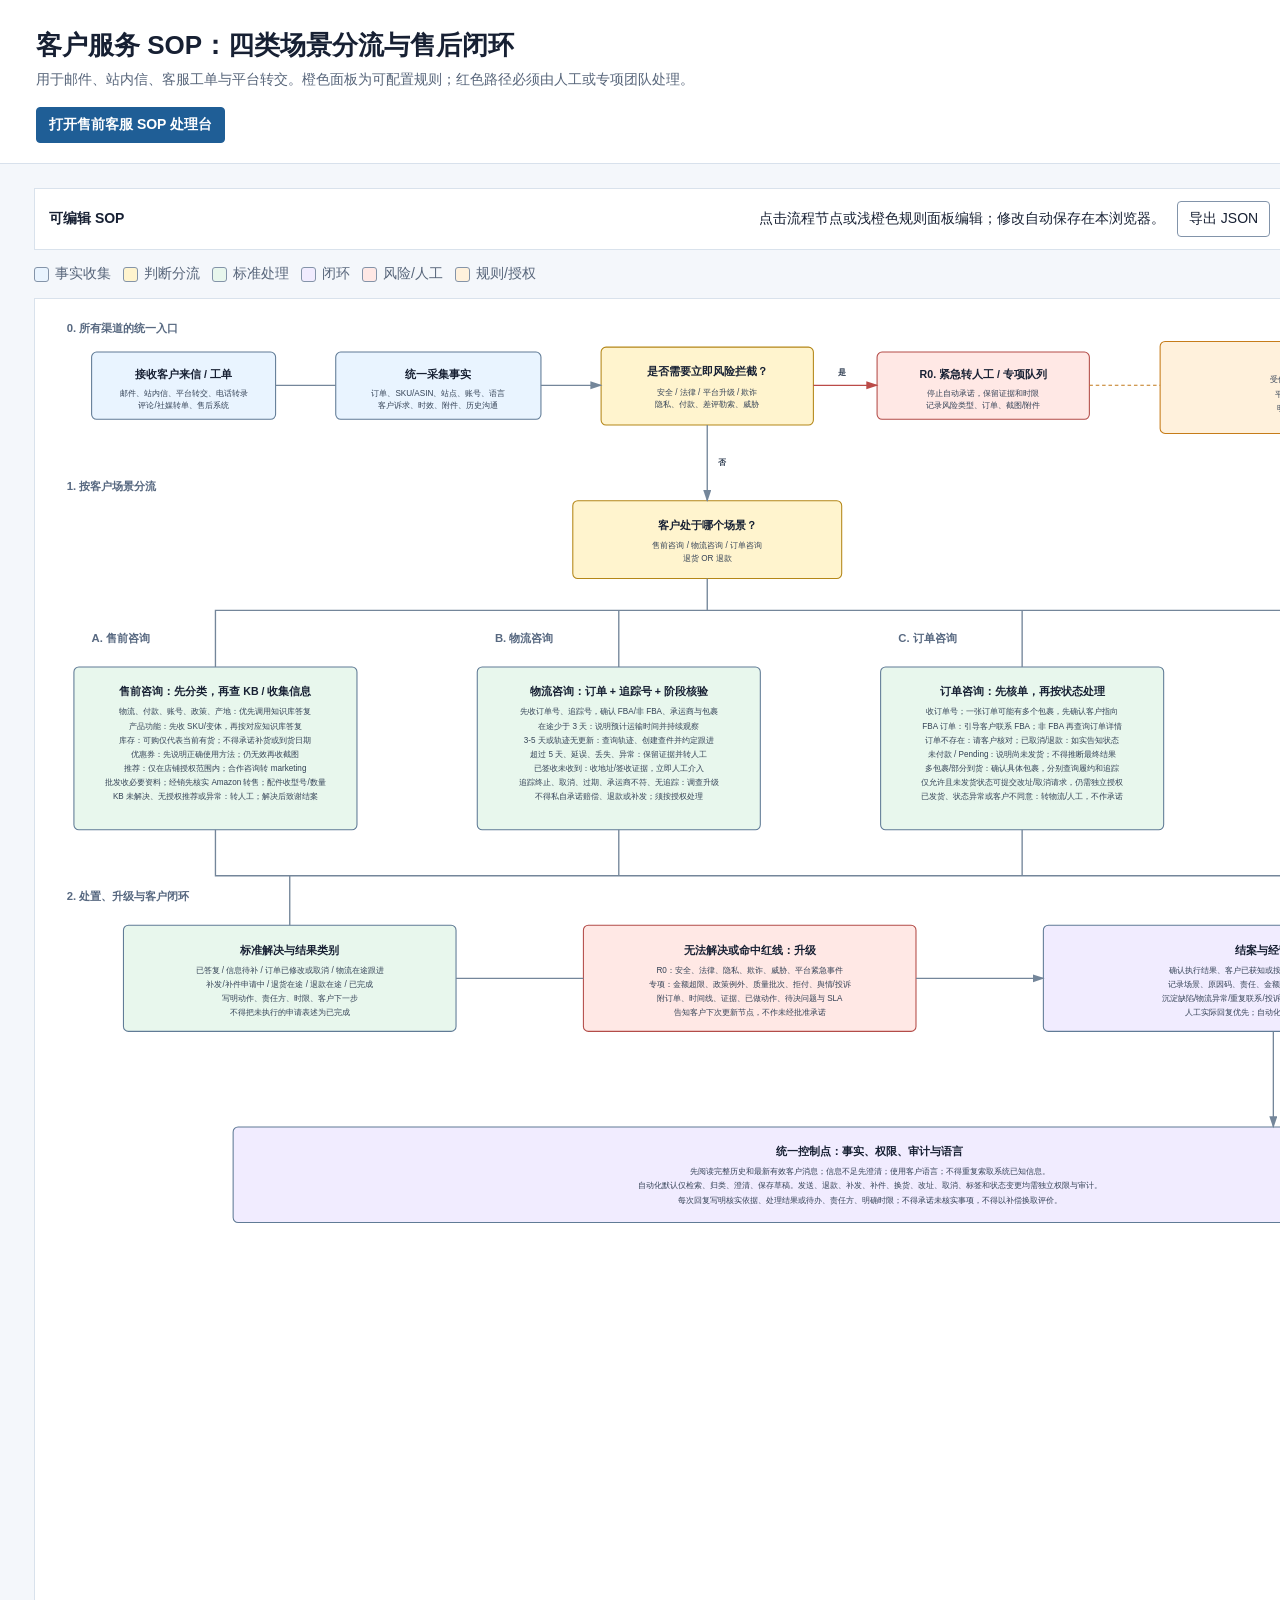
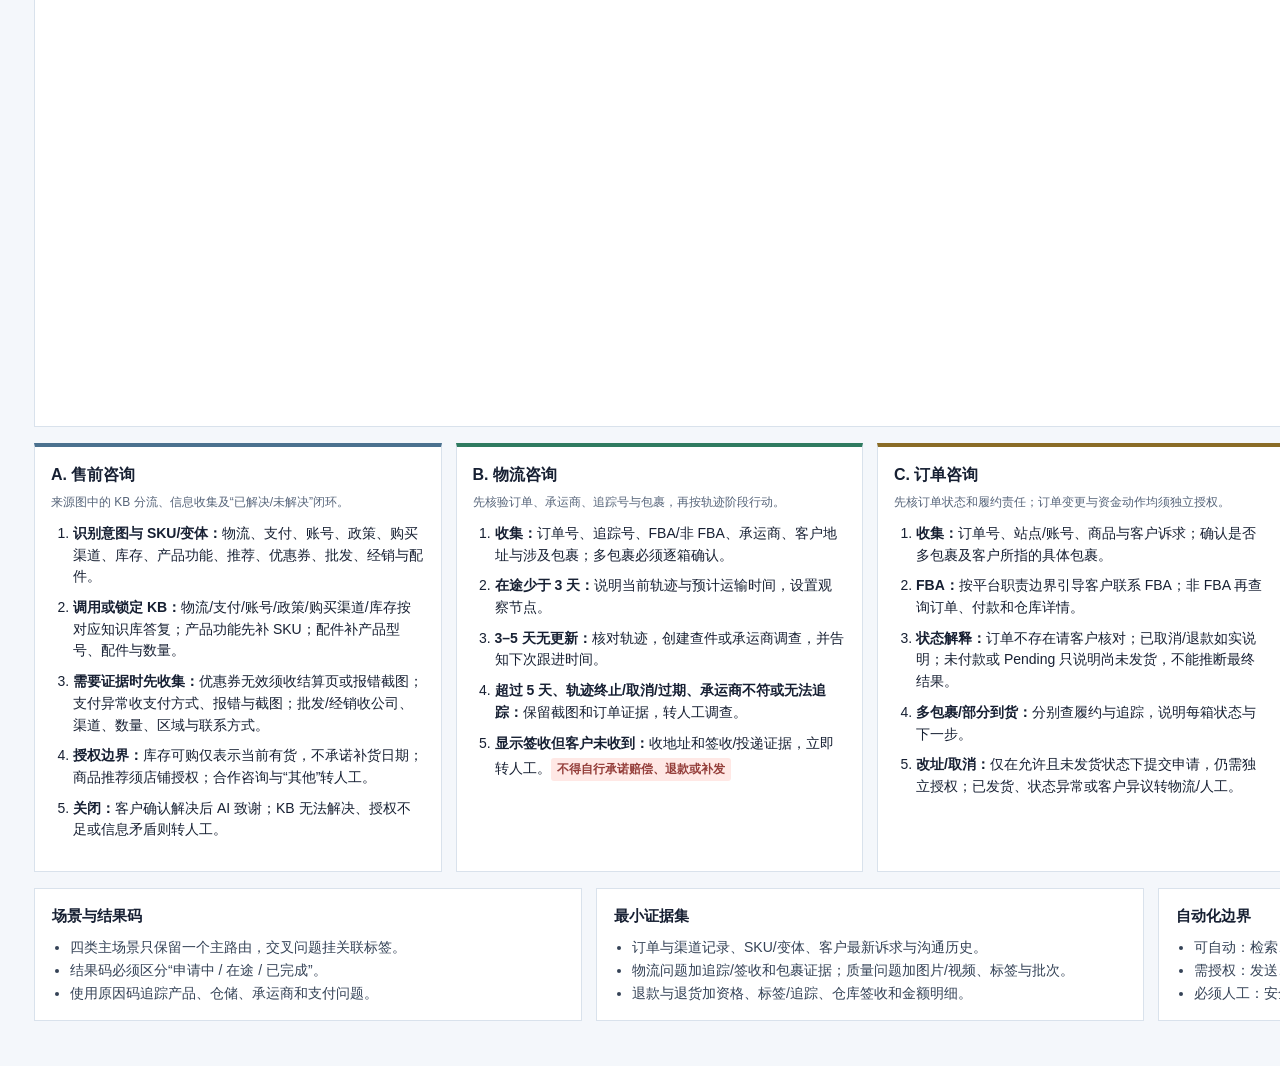
==== commit cd2b5b6a: "feat: expand scenario SOP playbooks" ====
--- a/index.html
+++ b/index.html
@@ -1,6 +1,6 @@
 <!doctype html>
 <html lang="zh-CN"><head><meta charset="utf-8"><meta name="viewport" content="width=device-width,initial-scale=1"><title>客户服务 SOP：四类场景分流与售后闭环</title><style>
-:root{--ink:#172033;--muted:#57657a;--input:#e9f4ff;--decision:#fff4ce;--process:#e8f7ed;--risk:#ffe8e5;--follow:#f1ecff;--need:#fff1dc}*{box-sizing:border-box}body{margin:0;background:#f4f7fb;color:var(--ink);font:14px "Microsoft YaHei","PingFang SC",Arial,sans-serif}header{padding:28px 36px 20px;background:#fff;border-bottom:1px solid #d8e1ec}h1{margin:0;font-size:26px}header p{margin:8px 0 0;color:var(--muted)}.wrap{min-width:1740px;padding:24px 34px 45px}.legend,.editor-bar{display:flex;gap:12px;align-items:center;flex-wrap:wrap;margin-bottom:15px}.key{display:flex;gap:6px;align-items:center;color:var(--muted)}.dot{width:15px;height:15px;border:1px solid #8494a9;border-radius:3px}svg{display:block;width:100%;background:#fff;border:1px solid #d9e2ec}.node{stroke:#607b96;stroke-width:1.5;rx:7;ry:7}.input{fill:var(--input)}.decision{fill:var(--decision);stroke:#b48718}.process{fill:var(--process)}.risk{fill:var(--risk);stroke:#b34c48}.follow{fill:var(--follow)}.need{fill:var(--need);stroke:#c67c19}.title{font-size:15px;font-weight:700;text-anchor:middle;fill:var(--ink)}.copy{font-size:11.5px;text-anchor:middle;fill:#344256}.lane{font-size:16px;font-weight:700;fill:#586981}.yesno{font-size:12px;font-weight:700;fill:#344256}.arrow{fill:none;stroke:#74869a;stroke-width:1.9;marker-end:url(#a)}.riskarrow{fill:none;stroke:#bb4b48;stroke-width:1.9;marker-end:url(#r)}.dash{fill:none;stroke:#c17a1b;stroke-width:1.5;stroke-dasharray:5 4}.notes{display:grid;grid-template-columns:repeat(3,1fr);gap:14px;margin-top:16px}.note{background:#fff;border:1px solid #d9e2ec;padding:15px 17px;line-height:1.65;color:#344256}.note h2{font-size:15px;margin:0 0 7px;color:var(--ink)}.note ul{margin:0;padding-left:18px}.editor-bar{padding:12px 14px;background:#fff;border:1px solid #d9e2ec}.editor-bar strong{margin-right:auto}.editor-bar button,.file-button{border:1px solid #8294aa;background:#fff;color:var(--ink);padding:8px 11px;border-radius:4px;font:inherit;cursor:pointer}.file-button input{display:none}.editor-status{font-size:12px;color:var(--muted)}.node.is-selected{stroke:#1f5e96!important;stroke-width:4!important}.node.is-editable{cursor:pointer}.editor-panel{position:fixed;z-index:3;right:22px;top:22px;width:370px;background:#fff;border:1px solid #b9c8d8;box-shadow:0 10px 35px #17203333;padding:18px}.editor-panel[hidden]{display:none}.editor-panel h2{font-size:17px;margin:0 0 5px}.editor-panel p{font-size:12px;color:var(--muted)}.editor-panel label{display:block;font-weight:700;margin:11px 0 5px}.editor-panel input,.editor-panel textarea{width:100%;border:1px solid #a9bacb;border-radius:3px;padding:8px;font:14px inherit}.editor-panel textarea{resize:vertical;min-height:130px}.editor-actions{display:flex;justify-content:flex-end;gap:8px;margin-top:14px}.editor-actions button{border:1px solid #8294aa;background:#fff;padding:8px 12px;border-radius:4px;cursor:pointer}.editor-actions .save{background:#1f5e96;border-color:#1f5e96;color:#fff}@media print{body{background:#fff}.editor-bar,.editor-panel{display:none!important}.wrap{padding:0;min-width:0}.wrap svg{border:0}}
+:root{--ink:#172033;--muted:#57657a;--input:#e9f4ff;--decision:#fff4ce;--process:#e8f7ed;--risk:#ffe8e5;--follow:#f1ecff;--need:#fff1dc}*{box-sizing:border-box}body{margin:0;background:#f4f7fb;color:var(--ink);font:14px "Microsoft YaHei","PingFang SC",Arial,sans-serif}header{padding:28px 36px 20px;background:#fff;border-bottom:1px solid #d8e1ec}h1{margin:0;font-size:26px}header p{margin:8px 0 0;color:var(--muted)}.wrap{min-width:1740px;padding:24px 34px 45px}.legend,.editor-bar{display:flex;gap:12px;align-items:center;flex-wrap:wrap;margin-bottom:15px}.key{display:flex;gap:6px;align-items:center;color:var(--muted)}.dot{width:15px;height:15px;border:1px solid #8494a9;border-radius:3px}svg{display:block;width:100%;background:#fff;border:1px solid #d9e2ec}.node{stroke:#607b96;stroke-width:1.5;rx:7;ry:7}.input{fill:var(--input)}.decision{fill:var(--decision);stroke:#b48718}.process{fill:var(--process)}.risk{fill:var(--risk);stroke:#b34c48}.follow{fill:var(--follow)}.need{fill:var(--need);stroke:#c67c19}.title{font-size:15px;font-weight:700;text-anchor:middle;fill:var(--ink)}.copy{font-size:11.5px;text-anchor:middle;fill:#344256}.lane{font-size:16px;font-weight:700;fill:#586981}.yesno{font-size:12px;font-weight:700;fill:#344256}.arrow{fill:none;stroke:#74869a;stroke-width:1.9;marker-end:url(#a)}.riskarrow{fill:none;stroke:#bb4b48;stroke-width:1.9;marker-end:url(#r)}.dash{fill:none;stroke:#c17a1b;stroke-width:1.5;stroke-dasharray:5 4}.playbooks{display:grid;grid-template-columns:repeat(4,minmax(0,1fr));gap:14px;margin-top:16px}.playbook{background:#fff;border:1px solid #d9e2ec;border-top:4px solid #4b718f;padding:16px;line-height:1.55}.playbook.logistics{border-top-color:#2f7b60}.playbook.order{border-top-color:#8a6c26}.playbook.return{border-top-color:#a85b55}.playbook h2{font-size:16px;margin:0 0 6px}.playbook p{margin:0 0 11px;color:var(--muted);font-size:12px}.playbook ol{margin:0;padding-left:22px}.playbook li{margin:0 0 9px}.playbook strong{color:var(--ink)}.flag{display:inline-block;margin:4px 0 0;padding:2px 6px;background:#ffe8e5;color:#943e3a;font-size:12px;font-weight:700;border-radius:3px}.notes{display:grid;grid-template-columns:repeat(3,1fr);gap:14px;margin-top:16px}.note{background:#fff;border:1px solid #d9e2ec;padding:15px 17px;line-height:1.65;color:#344256}.note h2{font-size:15px;margin:0 0 7px;color:var(--ink)}.note ul{margin:0;padding-left:18px}.editor-bar{padding:12px 14px;background:#fff;border:1px solid #d9e2ec}.editor-bar strong{margin-right:auto}.editor-bar button,.file-button{border:1px solid #8294aa;background:#fff;color:var(--ink);padding:8px 11px;border-radius:4px;font:inherit;cursor:pointer}.file-button input{display:none}.editor-status{font-size:12px;color:var(--muted)}.node.is-selected{stroke:#1f5e96!important;stroke-width:4!important}.node.is-editable{cursor:pointer}.editor-panel{position:fixed;z-index:3;right:22px;top:22px;width:370px;background:#fff;border:1px solid #b9c8d8;box-shadow:0 10px 35px #17203333;padding:18px}.editor-panel[hidden]{display:none}.editor-panel h2{font-size:17px;margin:0 0 5px}.editor-panel p{font-size:12px;color:var(--muted)}.editor-panel label{display:block;font-weight:700;margin:11px 0 5px}.editor-panel input,.editor-panel textarea{width:100%;border:1px solid #a9bacb;border-radius:3px;padding:8px;font:14px inherit}.editor-panel textarea{resize:vertical;min-height:130px}.editor-actions{display:flex;justify-content:flex-end;gap:8px;margin-top:14px}.editor-actions button{border:1px solid #8294aa;background:#fff;padding:8px 12px;border-radius:4px;cursor:pointer}.editor-actions .save{background:#1f5e96;border-color:#1f5e96;color:#fff}@media(max-width:1100px){.playbooks{grid-template-columns:repeat(2,minmax(0,1fr))}}@media print{body{background:#fff}.editor-bar,.editor-panel{display:none!important}.wrap{padding:0;min-width:0}.wrap svg{border:0}.playbooks{grid-template-columns:repeat(2,minmax(0,1fr))}}
 </style></head><body>
 <header><h1>客户服务 SOP：四类场景分流与售后闭环</h1><p>用于邮件、站内信、客服工单与平台转交。橙色面板为可配置规则；红色路径必须由人工或专项团队处理。</p><p><a href="presales-agent-editor.html" style="display:inline-block;margin-top:10px;padding:8px 12px;border:1px solid #1f5e96;border-radius:4px;background:#1f5e96;color:#fff;text-decoration:none;font-weight:700">打开售前客服 SOP 处理台</a></p></header>
 <main class="wrap"><div class="editor-bar"><strong>可编辑 SOP</strong><span>点击流程节点或浅橙色规则面板编辑；修改自动保存在本浏览器。</span><button id="exportButton">导出 JSON</button><label class="file-button" for="importInput">导入 JSON<input id="importInput" type="file" accept="application/json"></label><button id="printButton">打印 / 保存 PDF</button><button id="resetButton">重置本地修改</button><span class="editor-status" id="saveStatus">尚未修改</span></div><div class="legend"><span class="key"><i class="dot" style="background:#e9f4ff"></i>事实收集</span><span class="key"><i class="dot" style="background:#fff4ce"></i>判断分流</span><span class="key"><i class="dot" style="background:#e8f7ed"></i>标准处理</span><span class="key"><i class="dot" style="background:#f1ecff"></i>闭环</span><span class="key"><i class="dot" style="background:#ffe8e5"></i>风险/人工</span><span class="key"><i class="dot" style="background:#fff1dc"></i>规则/授权</span></div>
@@ -15,6 +15,6 @@
 <g data-node="return"><rect class="node process" x="1765" y="520" width="400" height="230"/><text class="title" x="1965" y="560">退货 OR 退款：原因、证据、资格、执行</text><text class="copy" x="1965" y="587">先收退货原因、描述；退换咨询收订单号和商品图片</text><text class="copy" x="1965" y="607">质量问题：先 KB 初步答复，再收图片/视频等有效证据</text><text class="copy" x="1965" y="627">主观原因：不喜欢/尺寸不符等，先查询订单和购买日期</text><text class="copy" x="1965" y="647">购买后 30 天内：核验退货地址、适用资格和退款规则</text><text class="copy" x="1965" y="667">超出窗口：说明政策时限；不承诺例外、退款或换货</text><text class="copy" x="1965" y="687">客户接受：按政策推进并致谢；拒绝、争议或异常转人工</text><text class="copy" x="1965" y="707">退款、补发、换货均须单独授权，保留完整订单与证据</text></g><path class="arrow" d="M950 395V440H255V520M950 395V440H825V520M950 395V440H1395V520M950 395V440H1965V520"/>
 <text class="lane" x="45" y="850">2. 处置、升级与客户闭环</text><g data-node="outcome"><rect class="node process" x="125" y="885" width="470" height="150"/><text class="title" x="360" y="925">标准解决与结果类别</text><text class="copy" x="360" y="952">已答复 / 信息待补 / 订单已修改或取消 / 物流在途跟进</text><text class="copy" x="360" y="972">补发/补件申请中 / 退货在途 / 退款在途 / 已完成</text><text class="copy" x="360" y="992">写明动作、责任方、时限、客户下一步</text><text class="copy" x="360" y="1012">不得把未执行的申请表述为已完成</text></g><g data-node="escalation"><rect class="node risk" x="775" y="885" width="470" height="150"/><text class="title" x="1010" y="925">无法解决或命中红线：升级</text><text class="copy" x="1010" y="952">R0：安全、法律、隐私、欺诈、威胁、平台紧急事件</text><text class="copy" x="1010" y="972">专项：金额超限、政策例外、质量批次、拒付、舆情/投诉</text><text class="copy" x="1010" y="992">附订单、时间线、证据、已做动作、待决问题与 SLA</text><text class="copy" x="1010" y="1012">告知客户下次更新节点，不作未经批准承诺</text></g><g data-node="closure"><rect class="node follow" x="1425" y="885" width="650" height="150"/><text class="title" x="1750" y="925">结案与经营闭环</text><text class="copy" x="1750" y="952">确认执行结果、客户已获知或按政策时限到期；必要时回访</text><text class="copy" x="1750" y="972">记录场景、原因码、责任、金额/成本、承诺、附件与工单号</text><text class="copy" x="1750" y="992">沉淀缺陷/物流异常/重复联系/投诉趋势，反馈产品、仓储、物流</text><text class="copy" x="1750" y="1012">人工实际回复优先；自动化不得覆盖人工处理记录</text></g><path class="arrow" d="M255 750V815H360V885M825 750V815H360M1395 750V815H360M1965 750V815H360M595 960H775M1245 960H1425"/>
 <g data-node="guardrails"><rect class="node follow" x="280" y="1170" width="1800" height="135"/><text class="title" x="1180" y="1210">统一控制点：事实、权限、审计与语言</text><text class="copy" x="1180" y="1237">先阅读完整历史和最新有效客户消息；信息不足先澄清；使用客户语言；不得重复索取系统已知信息。</text><text class="copy" x="1180" y="1257">自动化默认仅检索、归类、澄清、保存草稿。发送、退款、补发、补件、换货、改址、取消、标签和状态变更均需独立权限与审计。</text><text class="copy" x="1180" y="1277">每次回复写明核实依据、处理结果或待办、责任方、明确时限；不得承诺未核实事项，不得以补偿换取评价。</text></g><path class="arrow" d="M1750 1035V1170"/></svg>
-<section class="notes"><article class="note"><h2>场景与结果码</h2><ul><li>四类主场景只保留一个主路由，交叉问题挂关联标签。</li><li>结果码必须区分“申请中 / 在途 / 已完成”。</li><li>使用原因码追踪产品、仓储、承运商和支付问题。</li></ul></article><article class="note"><h2>最小证据集</h2><ul><li>订单与渠道记录、SKU/变体、客户最新诉求与沟通历史。</li><li>物流问题加追踪/签收和包裹证据；质量问题加图片/视频、标签与批次。</li><li>退款与退货加资格、标签/追踪、仓库签收和金额明细。</li></ul></article><article class="note"><h2>自动化边界</h2><ul><li>可自动：检索、分类、补充信息请求、草稿与提醒。</li><li>需授权：发送、退款、补发、换货、改址、取消、标签。</li><li>必须人工：安全、法律、平台升级、欺诈、高额与政策例外。</li></ul></article></section></main>
+<section class="playbooks" aria-label="四类场景执行清单"><article class="playbook"><h2>A. 售前咨询</h2><p>来源图中的 KB 分流、信息收集及“已解决/未解决”闭环。</p><ol><li><strong>识别意图与 SKU/变体：</strong>物流、支付、账号、政策、购买渠道、库存、产品功能、推荐、优惠券、批发、经销与配件。</li><li><strong>调用或锁定 KB：</strong>物流/支付/账号/政策/购买渠道/库存按对应知识库答复；产品功能先补 SKU；配件补产品型号、配件与数量。</li><li><strong>需要证据时先收集：</strong>优惠券无效须收结算页或报错截图；支付异常收支付方式、报错与截图；批发/经销收公司、渠道、数量、区域与联系方式。</li><li><strong>授权边界：</strong>库存可购仅表示当前有货，不承诺补货日期；商品推荐须店铺授权；合作咨询与“其他”转人工。</li><li><strong>关闭：</strong>客户确认解决后 AI 致谢；KB 无法解决、授权不足或信息矛盾则转人工。</li></ol></article><article class="playbook logistics"><h2>B. 物流咨询</h2><p>先核验订单、承运商、追踪号与包裹，再按轨迹阶段行动。</p><ol><li><strong>收集：</strong>订单号、追踪号、FBA/非 FBA、承运商、客户地址与涉及包裹；多包裹必须逐箱确认。</li><li><strong>在途少于 3 天：</strong>说明当前轨迹与预计运输时间，设置观察节点。</li><li><strong>3–5 天无更新：</strong>核对轨迹，创建查件或承运商调查，并告知下次跟进时间。</li><li><strong>超过 5 天、轨迹终止/取消/过期、承运商不符或无法追踪：</strong>保留截图和订单证据，转人工调查。</li><li><strong>显示签收但客户未收到：</strong>收地址和签收/投递证据，立即转人工。<span class="flag">不得自行承诺赔偿、退款或补发</span></li></ol></article><article class="playbook order"><h2>C. 订单咨询</h2><p>先核订单状态和履约责任；订单变更与资金动作均须独立授权。</p><ol><li><strong>收集：</strong>订单号、站点/账号、商品与客户诉求；确认是否多包裹及客户所指的具体包裹。</li><li><strong>FBA：</strong>按平台职责边界引导客户联系 FBA；非 FBA 再查询订单、付款和仓库详情。</li><li><strong>状态解释：</strong>订单不存在请客户核对；已取消/退款如实说明；未付款或 Pending 只说明尚未发货，不能推断最终结果。</li><li><strong>多包裹/部分到货：</strong>分别查履约与追踪，说明每箱状态与下一步。</li><li><strong>改址/取消：</strong>仅在允许且未发货状态下提交申请，仍需独立授权；已发货、状态异常或客户异议转物流/人工。</li></ol></article><article class="playbook return"><h2>D. 退货 OR 退款</h2><p>按退货原因、有效证据、购买时效与客户反馈形成售后闭环。</p><ol><li><strong>先分类并收集：</strong>退货原因与描述；退换咨询补订单号、商品图；质量问题先用 KB 初步答复，再收清晰图片/视频、外箱、标签与问题细节。</li><li><strong>主观原因：</strong>不喜欢、尺寸/预期不符等，查询订单和购买日期；购买日起 30 天内核验退货地址、资格及适用退款规则。</li><li><strong>超过时限：</strong>如实说明退货时间限制，不承诺例外、退款或换货。</li><li><strong>客户接受：</strong>按确认的政策和授权路径推进，明确责任方与下次更新节点；客户拒绝、争议或任何异常转人工。</li><li><strong>质量、安全或高风险：</strong>停止自动处理并保留证据，转质量/专项团队。<span class="flag">退款、换货、补发、标签与状态变更均需独立授权</span></li></ol></article></section><section class="notes"><article class="note"><h2>场景与结果码</h2><ul><li>四类主场景只保留一个主路由，交叉问题挂关联标签。</li><li>结果码必须区分“申请中 / 在途 / 已完成”。</li><li>使用原因码追踪产品、仓储、承运商和支付问题。</li></ul></article><article class="note"><h2>最小证据集</h2><ul><li>订单与渠道记录、SKU/变体、客户最新诉求与沟通历史。</li><li>物流问题加追踪/签收和包裹证据；质量问题加图片/视频、标签与批次。</li><li>退款与退货加资格、标签/追踪、仓库签收和金额明细。</li></ul></article><article class="note"><h2>自动化边界</h2><ul><li>可自动：检索、分类、补充信息请求、草稿与提醒。</li><li>需授权：发送、退款、补发、换货、改址、取消、标签。</li><li>必须人工：安全、法律、平台升级、欺诈、高额与政策例外。</li></ul></article></section></main>
 <aside class="editor-panel" id="editorPanel" hidden><h2>编辑流程内容</h2><p id="editorType"></p><label for="nodeTitle">标题</label><input id="nodeTitle" maxlength="80"><label for="nodeBody">说明（每行显示为一行）</label><textarea id="nodeBody" maxlength="800"></textarea><div class="editor-actions"><button id="cancelEdit">取消</button><button class="save" id="saveEdit">保存</button></div></aside>
 <script>(()=>{const key='customer-complaint-sop-flow-edits-v2',svg=document.querySelector('svg'),panel=document.querySelector('#editorPanel'),ti=document.querySelector('#nodeTitle'),bi=document.querySelector('#nodeBody'),status=document.querySelector('#saveStatus');let selected,edits;try{edits=JSON.parse(localStorage.getItem(key))||{}}catch{edits={}}const texts=g=>[...g.querySelectorAll('text.title,text.copy')],read=g=>{const t=texts(g);return{title:t.find(x=>x.classList.contains('title'))?.textContent||'',body:t.filter(x=>x.classList.contains('copy')).map(x=>x.textContent).join('\n')}};const write=(g,v)=>{const t=texts(g),title=t.find(x=>x.classList.contains('title')),body=t.filter(x=>x.classList.contains('copy')),lines=v.body.split('\n').map(x=>x.trim()).filter(Boolean);if(title)title.textContent=v.title.trim();body.forEach((x,i)=>x.textContent=lines[i]||'')};const save=()=>{localStorage.setItem(key,JSON.stringify(edits));status.textContent='已自动保存 '+new Date().toLocaleTimeString('zh-CN',{hour:'2-digit',minute:'2-digit'})};const close=()=>{if(selected)selected.querySelector('.node').classList.remove('is-selected');selected=null;panel.hidden=true};[...svg.querySelectorAll('[data-node]')].forEach(g=>{const r=g.querySelector('.node');if(edits[g.dataset.node])write(g,edits[g.dataset.node]);r.classList.add('is-editable');r.tabIndex=0;r.setAttribute('role','button');r.setAttribute('aria-label','编辑 '+read(g).title);const open=()=>{if(selected)selected.querySelector('.node').classList.remove('is-selected');selected=g;r.classList.add('is-selected');const v=read(g);ti.value=v.title;bi.value=v.body;document.querySelector('#editorType').textContent=r.classList.contains('need')?'规则/授权面板':'流程节点';panel.hidden=false;ti.focus()};r.onclick=open;r.onkeydown=e=>{if(e.key==='Enter'||e.key===' '){e.preventDefault();open()}}});document.querySelector('#saveEdit').onclick=()=>{if(!selected||!ti.value.trim())return;edits[selected.dataset.node]={title:ti.value,body:bi.value};write(selected,edits[selected.dataset.node]);save();close()};document.querySelector('#cancelEdit').onclick=close;document.querySelector('#printButton').onclick=()=>print();document.querySelector('#resetButton').onclick=()=>{if(confirm('确认清除本浏览器保存的所有 SOP 修改，并恢复页面默认内容？')){localStorage.removeItem(key);location.reload()}};document.querySelector('#exportButton').onclick=()=>{const b=new Blob([JSON.stringify({version:2,exportedAt:new Date().toISOString(),edits},null,2)],{type:'application/json'}),a=document.createElement('a');a.href=URL.createObjectURL(b);a.download='customer-complaint-sop-edits.json';a.click();URL.revokeObjectURL(a.href)};document.querySelector('#importInput').onchange=e=>{const f=e.target.files[0];if(!f)return;const r=new FileReader();r.onload=()=>{try{const x=JSON.parse(r.result);if(!x||typeof x.edits!=='object'||Array.isArray(x.edits))throw 0;if(confirm('导入将覆盖当前浏览器保存的 SOP 修改，是否继续？')){edits=x.edits;save();location.reload()}}catch{alert('无法读取该 JSON 文件。请选择由本页面导出的编辑文件。')}};r.readAsText(f,'utf-8');e.target.value=''}})();</script></body></html>
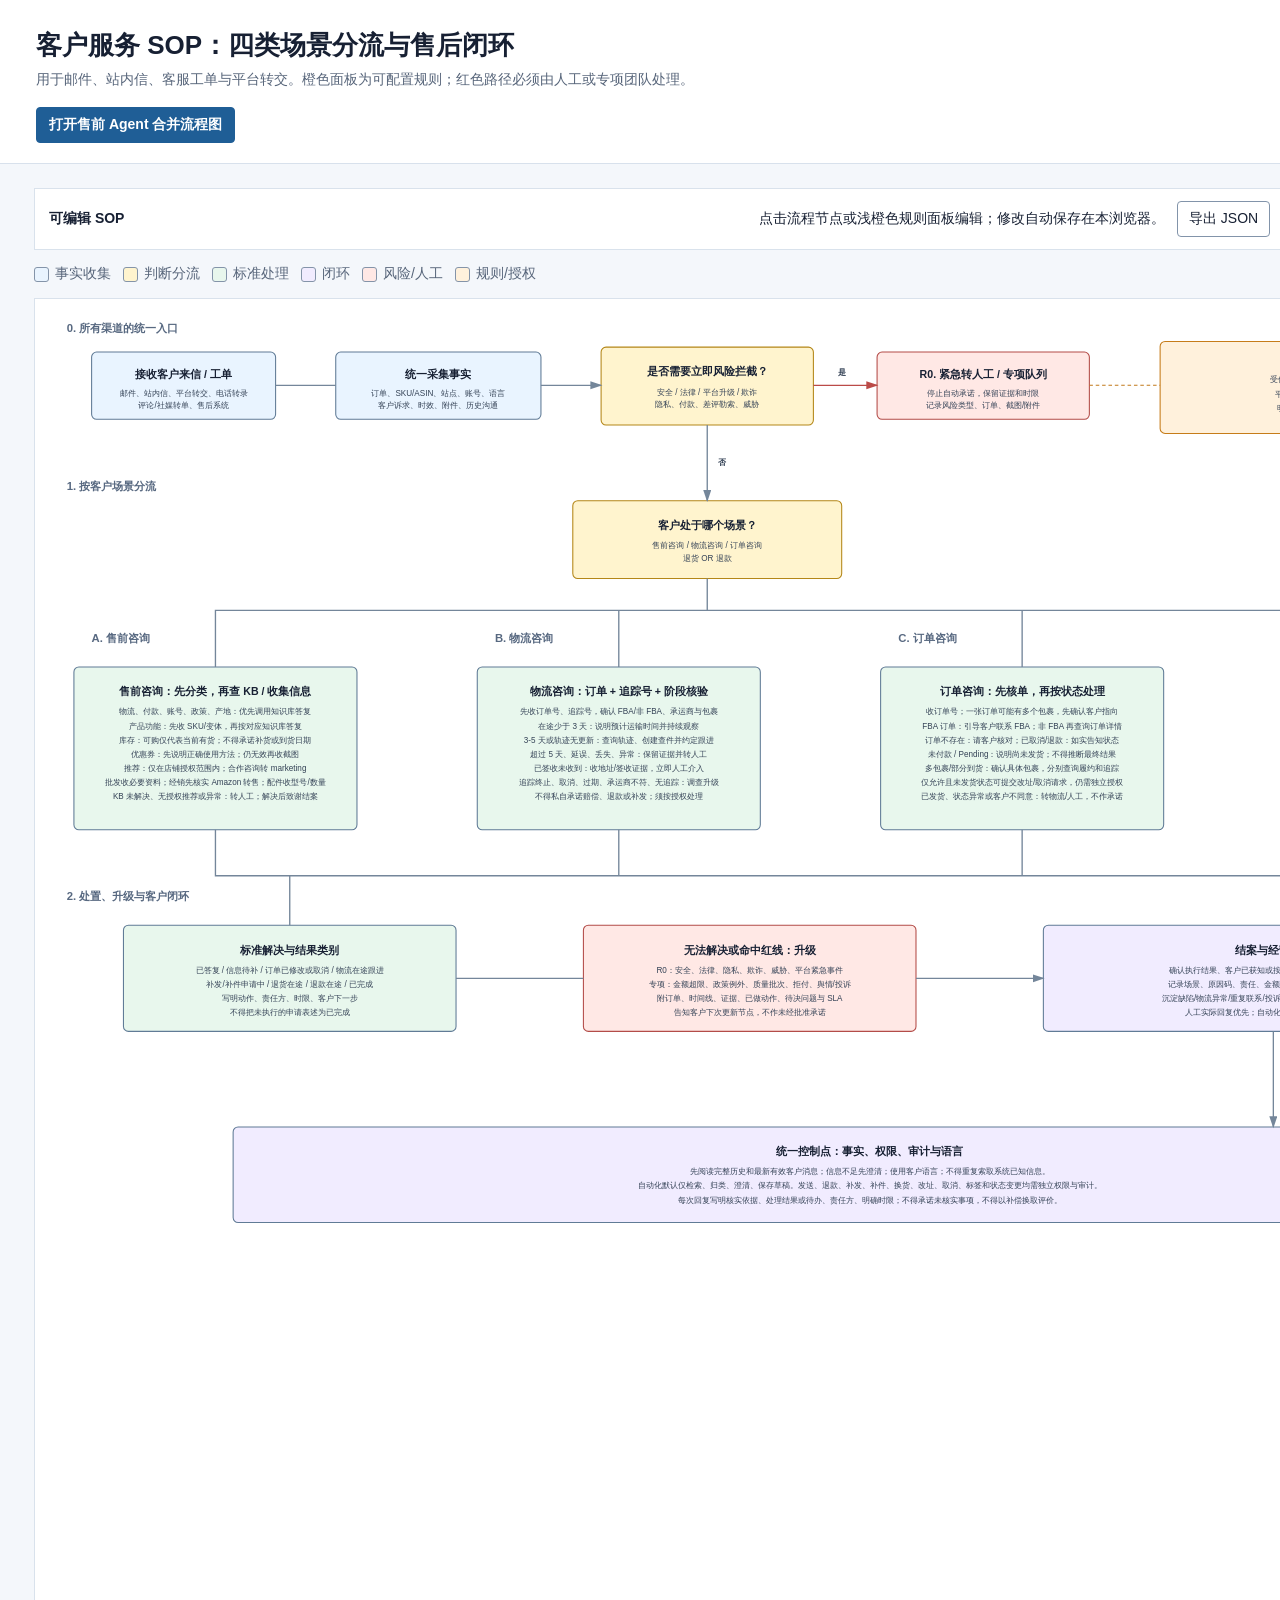
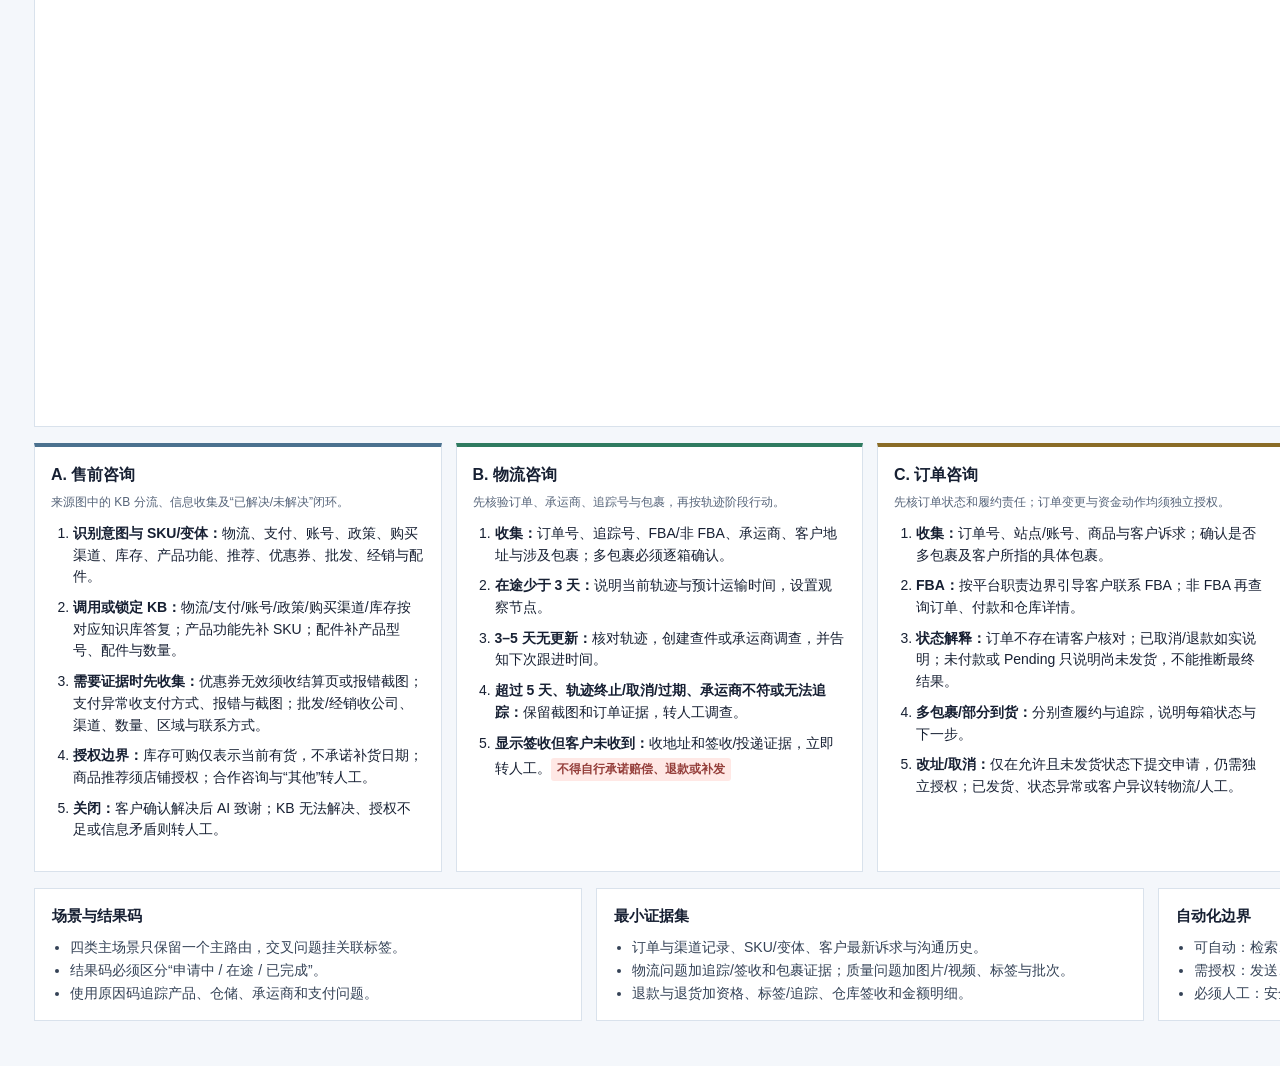
==== commit 9a27d512: "feat: merge presales agent flows" ====
--- a/index.html
+++ b/index.html
@@ -2,7 +2,7 @@
 <html lang="zh-CN"><head><meta charset="utf-8"><meta name="viewport" content="width=device-width,initial-scale=1"><title>客户服务 SOP：四类场景分流与售后闭环</title><style>
 :root{--ink:#172033;--muted:#57657a;--input:#e9f4ff;--decision:#fff4ce;--process:#e8f7ed;--risk:#ffe8e5;--follow:#f1ecff;--need:#fff1dc}*{box-sizing:border-box}body{margin:0;background:#f4f7fb;color:var(--ink);font:14px "Microsoft YaHei","PingFang SC",Arial,sans-serif}header{padding:28px 36px 20px;background:#fff;border-bottom:1px solid #d8e1ec}h1{margin:0;font-size:26px}header p{margin:8px 0 0;color:var(--muted)}.wrap{min-width:1740px;padding:24px 34px 45px}.legend,.editor-bar{display:flex;gap:12px;align-items:center;flex-wrap:wrap;margin-bottom:15px}.key{display:flex;gap:6px;align-items:center;color:var(--muted)}.dot{width:15px;height:15px;border:1px solid #8494a9;border-radius:3px}svg{display:block;width:100%;background:#fff;border:1px solid #d9e2ec}.node{stroke:#607b96;stroke-width:1.5;rx:7;ry:7}.input{fill:var(--input)}.decision{fill:var(--decision);stroke:#b48718}.process{fill:var(--process)}.risk{fill:var(--risk);stroke:#b34c48}.follow{fill:var(--follow)}.need{fill:var(--need);stroke:#c67c19}.title{font-size:15px;font-weight:700;text-anchor:middle;fill:var(--ink)}.copy{font-size:11.5px;text-anchor:middle;fill:#344256}.lane{font-size:16px;font-weight:700;fill:#586981}.yesno{font-size:12px;font-weight:700;fill:#344256}.arrow{fill:none;stroke:#74869a;stroke-width:1.9;marker-end:url(#a)}.riskarrow{fill:none;stroke:#bb4b48;stroke-width:1.9;marker-end:url(#r)}.dash{fill:none;stroke:#c17a1b;stroke-width:1.5;stroke-dasharray:5 4}.playbooks{display:grid;grid-template-columns:repeat(4,minmax(0,1fr));gap:14px;margin-top:16px}.playbook{background:#fff;border:1px solid #d9e2ec;border-top:4px solid #4b718f;padding:16px;line-height:1.55}.playbook.logistics{border-top-color:#2f7b60}.playbook.order{border-top-color:#8a6c26}.playbook.return{border-top-color:#a85b55}.playbook h2{font-size:16px;margin:0 0 6px}.playbook p{margin:0 0 11px;color:var(--muted);font-size:12px}.playbook ol{margin:0;padding-left:22px}.playbook li{margin:0 0 9px}.playbook strong{color:var(--ink)}.flag{display:inline-block;margin:4px 0 0;padding:2px 6px;background:#ffe8e5;color:#943e3a;font-size:12px;font-weight:700;border-radius:3px}.notes{display:grid;grid-template-columns:repeat(3,1fr);gap:14px;margin-top:16px}.note{background:#fff;border:1px solid #d9e2ec;padding:15px 17px;line-height:1.65;color:#344256}.note h2{font-size:15px;margin:0 0 7px;color:var(--ink)}.note ul{margin:0;padding-left:18px}.editor-bar{padding:12px 14px;background:#fff;border:1px solid #d9e2ec}.editor-bar strong{margin-right:auto}.editor-bar button,.file-button{border:1px solid #8294aa;background:#fff;color:var(--ink);padding:8px 11px;border-radius:4px;font:inherit;cursor:pointer}.file-button input{display:none}.editor-status{font-size:12px;color:var(--muted)}.node.is-selected{stroke:#1f5e96!important;stroke-width:4!important}.node.is-editable{cursor:pointer}.editor-panel{position:fixed;z-index:3;right:22px;top:22px;width:370px;background:#fff;border:1px solid #b9c8d8;box-shadow:0 10px 35px #17203333;padding:18px}.editor-panel[hidden]{display:none}.editor-panel h2{font-size:17px;margin:0 0 5px}.editor-panel p{font-size:12px;color:var(--muted)}.editor-panel label{display:block;font-weight:700;margin:11px 0 5px}.editor-panel input,.editor-panel textarea{width:100%;border:1px solid #a9bacb;border-radius:3px;padding:8px;font:14px inherit}.editor-panel textarea{resize:vertical;min-height:130px}.editor-actions{display:flex;justify-content:flex-end;gap:8px;margin-top:14px}.editor-actions button{border:1px solid #8294aa;background:#fff;padding:8px 12px;border-radius:4px;cursor:pointer}.editor-actions .save{background:#1f5e96;border-color:#1f5e96;color:#fff}@media(max-width:1100px){.playbooks{grid-template-columns:repeat(2,minmax(0,1fr))}}@media print{body{background:#fff}.editor-bar,.editor-panel{display:none!important}.wrap{padding:0;min-width:0}.wrap svg{border:0}.playbooks{grid-template-columns:repeat(2,minmax(0,1fr))}}
 </style></head><body>
-<header><h1>客户服务 SOP：四类场景分流与售后闭环</h1><p>用于邮件、站内信、客服工单与平台转交。橙色面板为可配置规则；红色路径必须由人工或专项团队处理。</p><p><a href="presales-agent-editor.html" style="display:inline-block;margin-top:10px;padding:8px 12px;border:1px solid #1f5e96;border-radius:4px;background:#1f5e96;color:#fff;text-decoration:none;font-weight:700">打开售前客服 SOP 处理台</a></p></header>
+<header><h1>客户服务 SOP：四类场景分流与售后闭环</h1><p>用于邮件、站内信、客服工单与平台转交。橙色面板为可配置规则；红色路径必须由人工或专项团队处理。</p><p><a href="presales-agent-editor.html" style="display:inline-block;margin-top:10px;padding:8px 12px;border:1px solid #1f5e96;border-radius:4px;background:#1f5e96;color:#fff;text-decoration:none;font-weight:700">打开售前 Agent 合并流程图</a></p></header>
 <main class="wrap"><div class="editor-bar"><strong>可编辑 SOP</strong><span>点击流程节点或浅橙色规则面板编辑；修改自动保存在本浏览器。</span><button id="exportButton">导出 JSON</button><label class="file-button" for="importInput">导入 JSON<input id="importInput" type="file" accept="application/json"></label><button id="printButton">打印 / 保存 PDF</button><button id="resetButton">重置本地修改</button><span class="editor-status" id="saveStatus">尚未修改</span></div><div class="legend"><span class="key"><i class="dot" style="background:#e9f4ff"></i>事实收集</span><span class="key"><i class="dot" style="background:#fff4ce"></i>判断分流</span><span class="key"><i class="dot" style="background:#e8f7ed"></i>标准处理</span><span class="key"><i class="dot" style="background:#f1ecff"></i>闭环</span><span class="key"><i class="dot" style="background:#ffe8e5"></i>风险/人工</span><span class="key"><i class="dot" style="background:#fff1dc"></i>规则/授权</span></div>
 <svg viewBox="0 0 2360 2440" role="img" aria-label="客户服务四类场景 SOP 流程图"><defs><marker id="a" markerWidth="10" markerHeight="10" refX="8" refY="3" orient="auto"><path d="M0 0L0 6L9 3z" fill="#74869a"/></marker><marker id="r" markerWidth="10" markerHeight="10" refX="8" refY="3" orient="auto"><path d="M0 0L0 6L9 3z" fill="#bb4b48"/></marker></defs>
 <text class="lane" x="45" y="46">0. 所有渠道的统一入口</text>
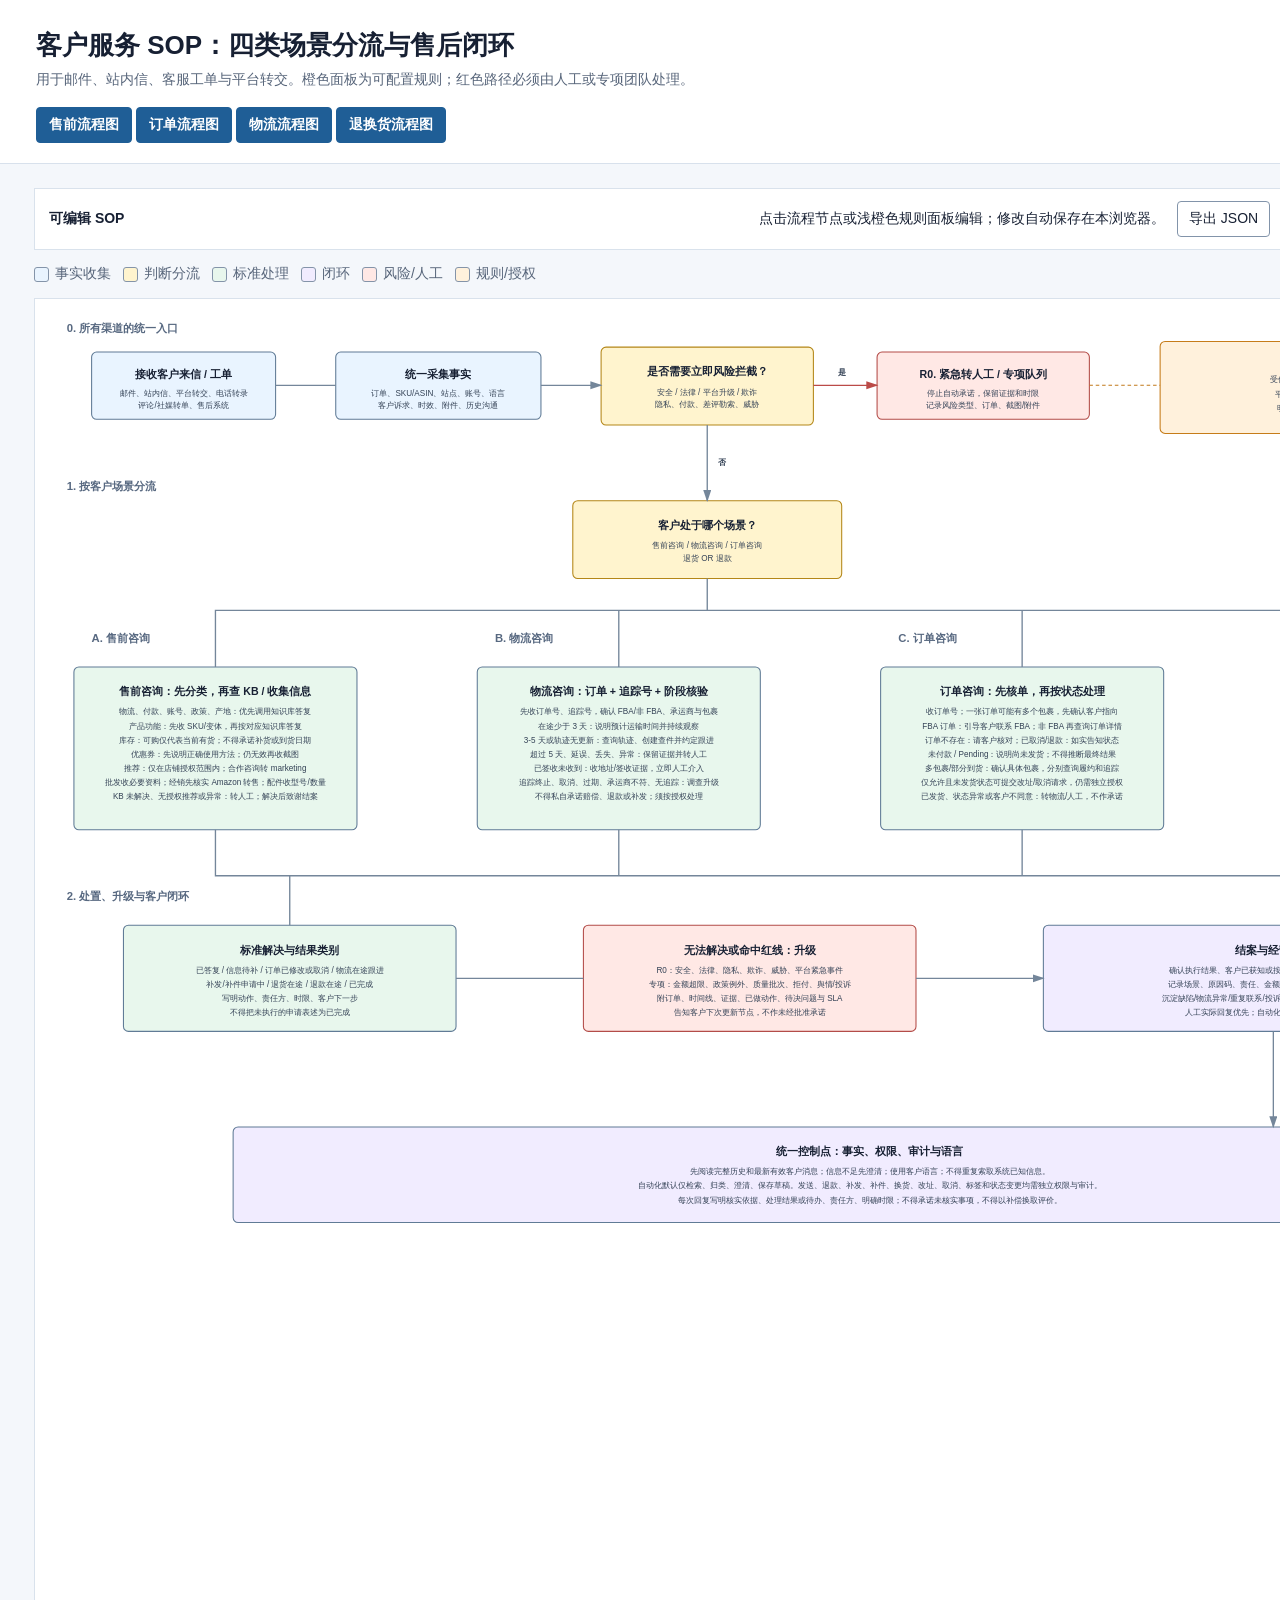
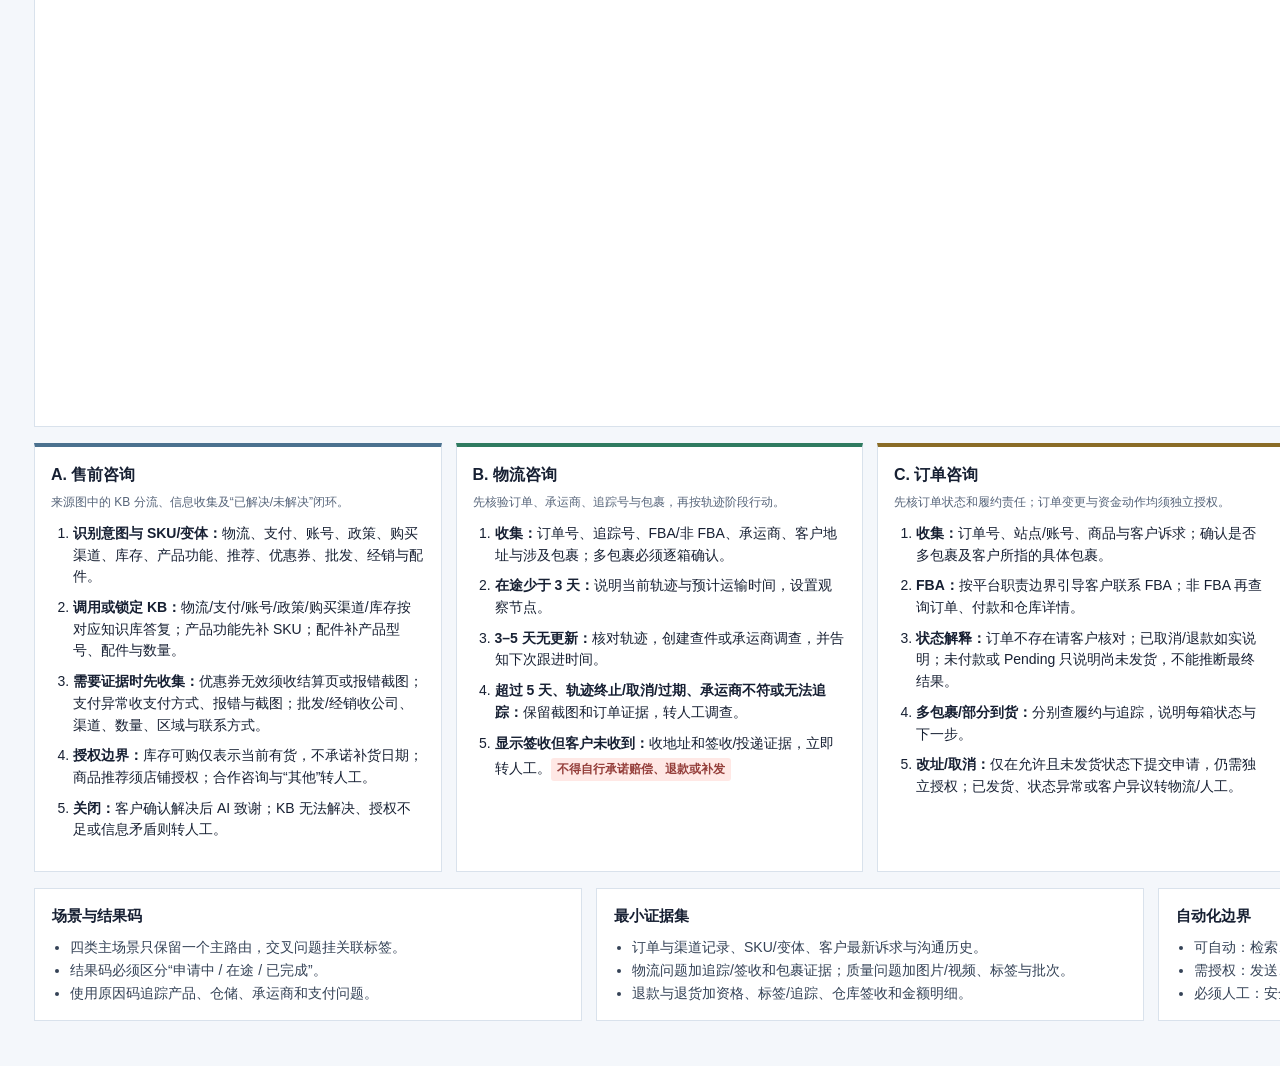
==== commit a145ef11: "feat: add editable order logistics return flows" ====
--- a/index.html
+++ b/index.html
@@ -2,7 +2,7 @@
 <html lang="zh-CN"><head><meta charset="utf-8"><meta name="viewport" content="width=device-width,initial-scale=1"><title>客户服务 SOP：四类场景分流与售后闭环</title><style>
 :root{--ink:#172033;--muted:#57657a;--input:#e9f4ff;--decision:#fff4ce;--process:#e8f7ed;--risk:#ffe8e5;--follow:#f1ecff;--need:#fff1dc}*{box-sizing:border-box}body{margin:0;background:#f4f7fb;color:var(--ink);font:14px "Microsoft YaHei","PingFang SC",Arial,sans-serif}header{padding:28px 36px 20px;background:#fff;border-bottom:1px solid #d8e1ec}h1{margin:0;font-size:26px}header p{margin:8px 0 0;color:var(--muted)}.wrap{min-width:1740px;padding:24px 34px 45px}.legend,.editor-bar{display:flex;gap:12px;align-items:center;flex-wrap:wrap;margin-bottom:15px}.key{display:flex;gap:6px;align-items:center;color:var(--muted)}.dot{width:15px;height:15px;border:1px solid #8494a9;border-radius:3px}svg{display:block;width:100%;background:#fff;border:1px solid #d9e2ec}.node{stroke:#607b96;stroke-width:1.5;rx:7;ry:7}.input{fill:var(--input)}.decision{fill:var(--decision);stroke:#b48718}.process{fill:var(--process)}.risk{fill:var(--risk);stroke:#b34c48}.follow{fill:var(--follow)}.need{fill:var(--need);stroke:#c67c19}.title{font-size:15px;font-weight:700;text-anchor:middle;fill:var(--ink)}.copy{font-size:11.5px;text-anchor:middle;fill:#344256}.lane{font-size:16px;font-weight:700;fill:#586981}.yesno{font-size:12px;font-weight:700;fill:#344256}.arrow{fill:none;stroke:#74869a;stroke-width:1.9;marker-end:url(#a)}.riskarrow{fill:none;stroke:#bb4b48;stroke-width:1.9;marker-end:url(#r)}.dash{fill:none;stroke:#c17a1b;stroke-width:1.5;stroke-dasharray:5 4}.playbooks{display:grid;grid-template-columns:repeat(4,minmax(0,1fr));gap:14px;margin-top:16px}.playbook{background:#fff;border:1px solid #d9e2ec;border-top:4px solid #4b718f;padding:16px;line-height:1.55}.playbook.logistics{border-top-color:#2f7b60}.playbook.order{border-top-color:#8a6c26}.playbook.return{border-top-color:#a85b55}.playbook h2{font-size:16px;margin:0 0 6px}.playbook p{margin:0 0 11px;color:var(--muted);font-size:12px}.playbook ol{margin:0;padding-left:22px}.playbook li{margin:0 0 9px}.playbook strong{color:var(--ink)}.flag{display:inline-block;margin:4px 0 0;padding:2px 6px;background:#ffe8e5;color:#943e3a;font-size:12px;font-weight:700;border-radius:3px}.notes{display:grid;grid-template-columns:repeat(3,1fr);gap:14px;margin-top:16px}.note{background:#fff;border:1px solid #d9e2ec;padding:15px 17px;line-height:1.65;color:#344256}.note h2{font-size:15px;margin:0 0 7px;color:var(--ink)}.note ul{margin:0;padding-left:18px}.editor-bar{padding:12px 14px;background:#fff;border:1px solid #d9e2ec}.editor-bar strong{margin-right:auto}.editor-bar button,.file-button{border:1px solid #8294aa;background:#fff;color:var(--ink);padding:8px 11px;border-radius:4px;font:inherit;cursor:pointer}.file-button input{display:none}.editor-status{font-size:12px;color:var(--muted)}.node.is-selected{stroke:#1f5e96!important;stroke-width:4!important}.node.is-editable{cursor:pointer}.editor-panel{position:fixed;z-index:3;right:22px;top:22px;width:370px;background:#fff;border:1px solid #b9c8d8;box-shadow:0 10px 35px #17203333;padding:18px}.editor-panel[hidden]{display:none}.editor-panel h2{font-size:17px;margin:0 0 5px}.editor-panel p{font-size:12px;color:var(--muted)}.editor-panel label{display:block;font-weight:700;margin:11px 0 5px}.editor-panel input,.editor-panel textarea{width:100%;border:1px solid #a9bacb;border-radius:3px;padding:8px;font:14px inherit}.editor-panel textarea{resize:vertical;min-height:130px}.editor-actions{display:flex;justify-content:flex-end;gap:8px;margin-top:14px}.editor-actions button{border:1px solid #8294aa;background:#fff;padding:8px 12px;border-radius:4px;cursor:pointer}.editor-actions .save{background:#1f5e96;border-color:#1f5e96;color:#fff}@media(max-width:1100px){.playbooks{grid-template-columns:repeat(2,minmax(0,1fr))}}@media print{body{background:#fff}.editor-bar,.editor-panel{display:none!important}.wrap{padding:0;min-width:0}.wrap svg{border:0}.playbooks{grid-template-columns:repeat(2,minmax(0,1fr))}}
 </style></head><body>
-<header><h1>客户服务 SOP：四类场景分流与售后闭环</h1><p>用于邮件、站内信、客服工单与平台转交。橙色面板为可配置规则；红色路径必须由人工或专项团队处理。</p><p><a href="presales-agent-editor.html" style="display:inline-block;margin-top:10px;padding:8px 12px;border:1px solid #1f5e96;border-radius:4px;background:#1f5e96;color:#fff;text-decoration:none;font-weight:700">打开售前 Agent 合并流程图</a></p></header>
+<header><h1>客户服务 SOP：四类场景分流与售后闭环</h1><p>用于邮件、站内信、客服工单与平台转交。橙色面板为可配置规则；红色路径必须由人工或专项团队处理。</p><p><a href="presales-agent-editor.html" style="display:inline-block;margin-top:10px;padding:8px 12px;border:1px solid #1f5e96;border-radius:4px;background:#1f5e96;color:#fff;text-decoration:none;font-weight:700">售前流程图</a> <a href="order-agent-editor.html" style="display:inline-block;margin-top:10px;padding:8px 12px;border:1px solid #1f5e96;border-radius:4px;background:#1f5e96;color:#fff;text-decoration:none;font-weight:700">订单流程图</a> <a href="logistics-agent-editor.html" style="display:inline-block;margin-top:10px;padding:8px 12px;border:1px solid #1f5e96;border-radius:4px;background:#1f5e96;color:#fff;text-decoration:none;font-weight:700">物流流程图</a> <a href="return-agent-editor.html" style="display:inline-block;margin-top:10px;padding:8px 12px;border:1px solid #1f5e96;border-radius:4px;background:#1f5e96;color:#fff;text-decoration:none;font-weight:700">退换货流程图</a></p></header>
 <main class="wrap"><div class="editor-bar"><strong>可编辑 SOP</strong><span>点击流程节点或浅橙色规则面板编辑；修改自动保存在本浏览器。</span><button id="exportButton">导出 JSON</button><label class="file-button" for="importInput">导入 JSON<input id="importInput" type="file" accept="application/json"></label><button id="printButton">打印 / 保存 PDF</button><button id="resetButton">重置本地修改</button><span class="editor-status" id="saveStatus">尚未修改</span></div><div class="legend"><span class="key"><i class="dot" style="background:#e9f4ff"></i>事实收集</span><span class="key"><i class="dot" style="background:#fff4ce"></i>判断分流</span><span class="key"><i class="dot" style="background:#e8f7ed"></i>标准处理</span><span class="key"><i class="dot" style="background:#f1ecff"></i>闭环</span><span class="key"><i class="dot" style="background:#ffe8e5"></i>风险/人工</span><span class="key"><i class="dot" style="background:#fff1dc"></i>规则/授权</span></div>
 <svg viewBox="0 0 2360 2440" role="img" aria-label="客户服务四类场景 SOP 流程图"><defs><marker id="a" markerWidth="10" markerHeight="10" refX="8" refY="3" orient="auto"><path d="M0 0L0 6L9 3z" fill="#74869a"/></marker><marker id="r" markerWidth="10" markerHeight="10" refX="8" refY="3" orient="auto"><path d="M0 0L0 6L9 3z" fill="#bb4b48"/></marker></defs>
 <text class="lane" x="45" y="46">0. 所有渠道的统一入口</text>
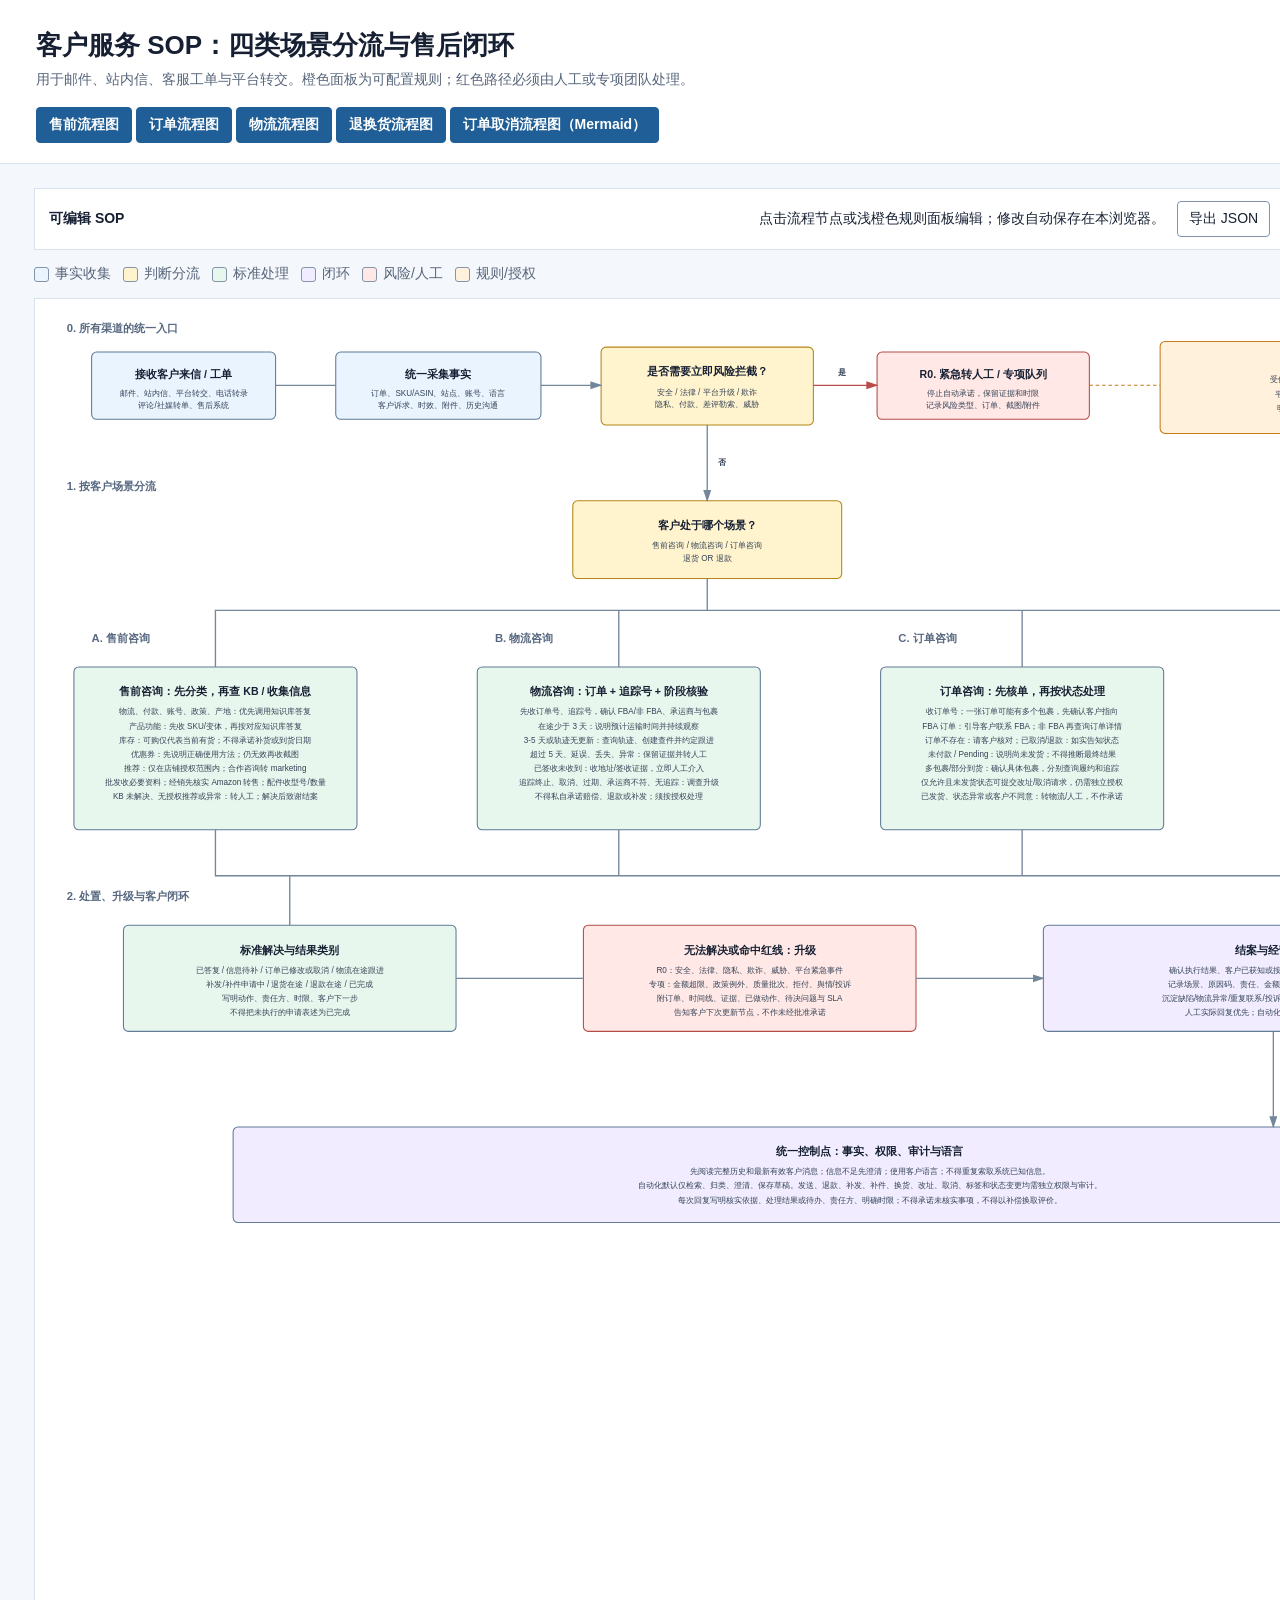
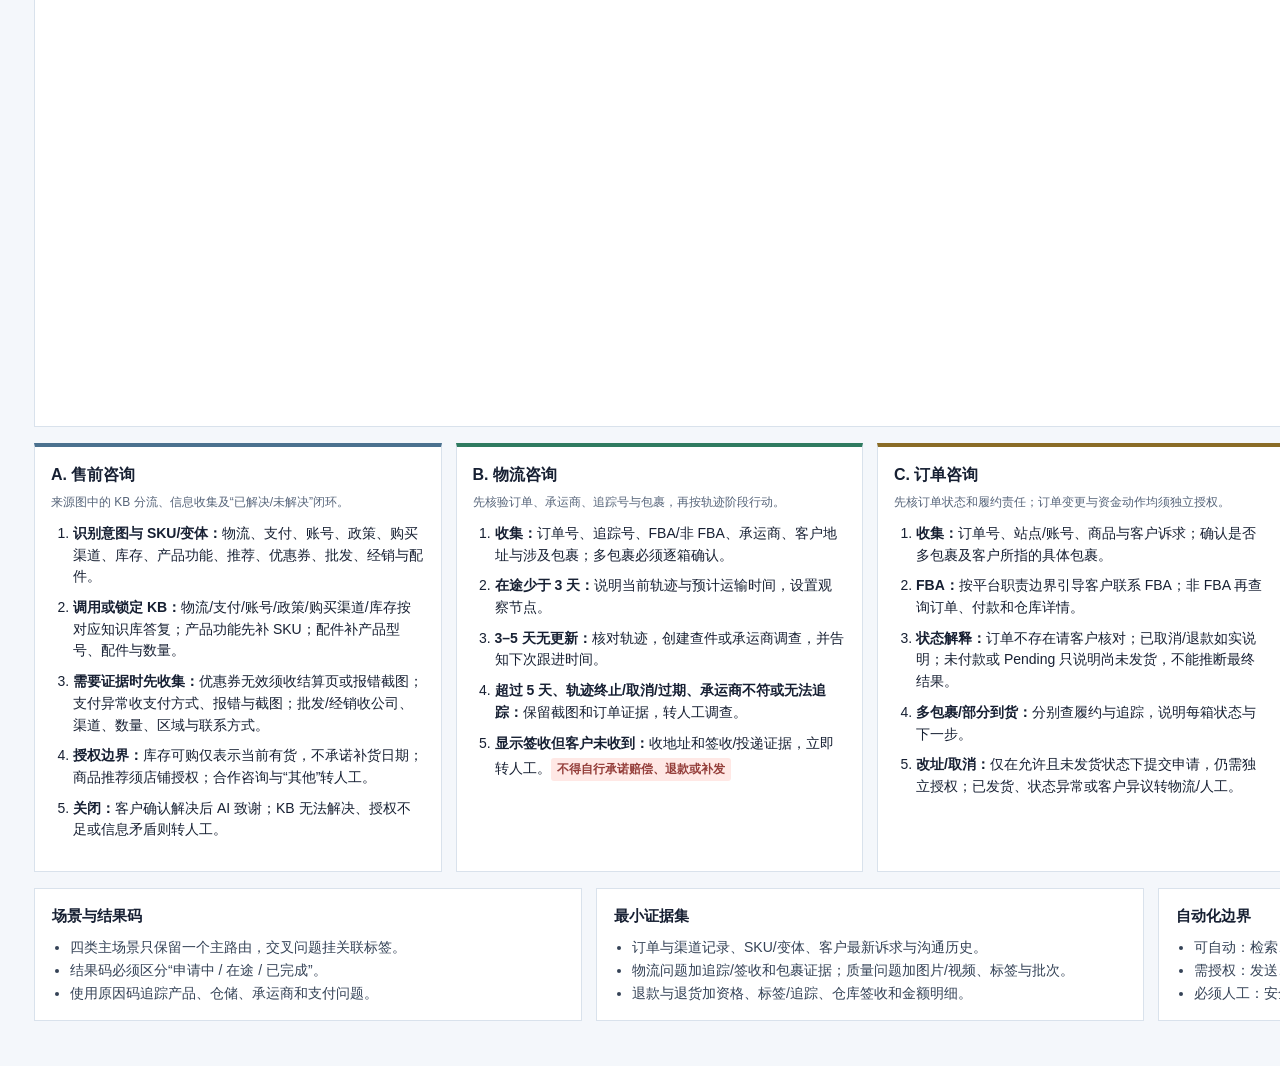
==== commit de69777f: "feat: add editable cancellation Mermaid diagram" ====
--- a/index.html
+++ b/index.html
@@ -2,7 +2,7 @@
 <html lang="zh-CN"><head><meta charset="utf-8"><meta name="viewport" content="width=device-width,initial-scale=1"><title>客户服务 SOP：四类场景分流与售后闭环</title><style>
 :root{--ink:#172033;--muted:#57657a;--input:#e9f4ff;--decision:#fff4ce;--process:#e8f7ed;--risk:#ffe8e5;--follow:#f1ecff;--need:#fff1dc}*{box-sizing:border-box}body{margin:0;background:#f4f7fb;color:var(--ink);font:14px "Microsoft YaHei","PingFang SC",Arial,sans-serif}header{padding:28px 36px 20px;background:#fff;border-bottom:1px solid #d8e1ec}h1{margin:0;font-size:26px}header p{margin:8px 0 0;color:var(--muted)}.wrap{min-width:1740px;padding:24px 34px 45px}.legend,.editor-bar{display:flex;gap:12px;align-items:center;flex-wrap:wrap;margin-bottom:15px}.key{display:flex;gap:6px;align-items:center;color:var(--muted)}.dot{width:15px;height:15px;border:1px solid #8494a9;border-radius:3px}svg{display:block;width:100%;background:#fff;border:1px solid #d9e2ec}.node{stroke:#607b96;stroke-width:1.5;rx:7;ry:7}.input{fill:var(--input)}.decision{fill:var(--decision);stroke:#b48718}.process{fill:var(--process)}.risk{fill:var(--risk);stroke:#b34c48}.follow{fill:var(--follow)}.need{fill:var(--need);stroke:#c67c19}.title{font-size:15px;font-weight:700;text-anchor:middle;fill:var(--ink)}.copy{font-size:11.5px;text-anchor:middle;fill:#344256}.lane{font-size:16px;font-weight:700;fill:#586981}.yesno{font-size:12px;font-weight:700;fill:#344256}.arrow{fill:none;stroke:#74869a;stroke-width:1.9;marker-end:url(#a)}.riskarrow{fill:none;stroke:#bb4b48;stroke-width:1.9;marker-end:url(#r)}.dash{fill:none;stroke:#c17a1b;stroke-width:1.5;stroke-dasharray:5 4}.playbooks{display:grid;grid-template-columns:repeat(4,minmax(0,1fr));gap:14px;margin-top:16px}.playbook{background:#fff;border:1px solid #d9e2ec;border-top:4px solid #4b718f;padding:16px;line-height:1.55}.playbook.logistics{border-top-color:#2f7b60}.playbook.order{border-top-color:#8a6c26}.playbook.return{border-top-color:#a85b55}.playbook h2{font-size:16px;margin:0 0 6px}.playbook p{margin:0 0 11px;color:var(--muted);font-size:12px}.playbook ol{margin:0;padding-left:22px}.playbook li{margin:0 0 9px}.playbook strong{color:var(--ink)}.flag{display:inline-block;margin:4px 0 0;padding:2px 6px;background:#ffe8e5;color:#943e3a;font-size:12px;font-weight:700;border-radius:3px}.notes{display:grid;grid-template-columns:repeat(3,1fr);gap:14px;margin-top:16px}.note{background:#fff;border:1px solid #d9e2ec;padding:15px 17px;line-height:1.65;color:#344256}.note h2{font-size:15px;margin:0 0 7px;color:var(--ink)}.note ul{margin:0;padding-left:18px}.editor-bar{padding:12px 14px;background:#fff;border:1px solid #d9e2ec}.editor-bar strong{margin-right:auto}.editor-bar button,.file-button{border:1px solid #8294aa;background:#fff;color:var(--ink);padding:8px 11px;border-radius:4px;font:inherit;cursor:pointer}.file-button input{display:none}.editor-status{font-size:12px;color:var(--muted)}.node.is-selected{stroke:#1f5e96!important;stroke-width:4!important}.node.is-editable{cursor:pointer}.editor-panel{position:fixed;z-index:3;right:22px;top:22px;width:370px;background:#fff;border:1px solid #b9c8d8;box-shadow:0 10px 35px #17203333;padding:18px}.editor-panel[hidden]{display:none}.editor-panel h2{font-size:17px;margin:0 0 5px}.editor-panel p{font-size:12px;color:var(--muted)}.editor-panel label{display:block;font-weight:700;margin:11px 0 5px}.editor-panel input,.editor-panel textarea{width:100%;border:1px solid #a9bacb;border-radius:3px;padding:8px;font:14px inherit}.editor-panel textarea{resize:vertical;min-height:130px}.editor-actions{display:flex;justify-content:flex-end;gap:8px;margin-top:14px}.editor-actions button{border:1px solid #8294aa;background:#fff;padding:8px 12px;border-radius:4px;cursor:pointer}.editor-actions .save{background:#1f5e96;border-color:#1f5e96;color:#fff}@media(max-width:1100px){.playbooks{grid-template-columns:repeat(2,minmax(0,1fr))}}@media print{body{background:#fff}.editor-bar,.editor-panel{display:none!important}.wrap{padding:0;min-width:0}.wrap svg{border:0}.playbooks{grid-template-columns:repeat(2,minmax(0,1fr))}}
 </style></head><body>
-<header><h1>客户服务 SOP：四类场景分流与售后闭环</h1><p>用于邮件、站内信、客服工单与平台转交。橙色面板为可配置规则；红色路径必须由人工或专项团队处理。</p><p><a href="presales-agent-editor.html" style="display:inline-block;margin-top:10px;padding:8px 12px;border:1px solid #1f5e96;border-radius:4px;background:#1f5e96;color:#fff;text-decoration:none;font-weight:700">售前流程图</a> <a href="order-agent-editor.html" style="display:inline-block;margin-top:10px;padding:8px 12px;border:1px solid #1f5e96;border-radius:4px;background:#1f5e96;color:#fff;text-decoration:none;font-weight:700">订单流程图</a> <a href="logistics-agent-editor.html" style="display:inline-block;margin-top:10px;padding:8px 12px;border:1px solid #1f5e96;border-radius:4px;background:#1f5e96;color:#fff;text-decoration:none;font-weight:700">物流流程图</a> <a href="return-agent-editor.html" style="display:inline-block;margin-top:10px;padding:8px 12px;border:1px solid #1f5e96;border-radius:4px;background:#1f5e96;color:#fff;text-decoration:none;font-weight:700">退换货流程图</a></p></header>
+<header><h1>客户服务 SOP：四类场景分流与售后闭环</h1><p>用于邮件、站内信、客服工单与平台转交。橙色面板为可配置规则；红色路径必须由人工或专项团队处理。</p><p><a href="presales-agent-editor.html" style="display:inline-block;margin-top:10px;padding:8px 12px;border:1px solid #1f5e96;border-radius:4px;background:#1f5e96;color:#fff;text-decoration:none;font-weight:700">售前流程图</a> <a href="order-agent-editor.html" style="display:inline-block;margin-top:10px;padding:8px 12px;border:1px solid #1f5e96;border-radius:4px;background:#1f5e96;color:#fff;text-decoration:none;font-weight:700">订单流程图</a> <a href="logistics-agent-editor.html" style="display:inline-block;margin-top:10px;padding:8px 12px;border:1px solid #1f5e96;border-radius:4px;background:#1f5e96;color:#fff;text-decoration:none;font-weight:700">物流流程图</a> <a href="return-agent-editor.html" style="display:inline-block;margin-top:10px;padding:8px 12px;border:1px solid #1f5e96;border-radius:4px;background:#1f5e96;color:#fff;text-decoration:none;font-weight:700">退换货流程图</a> <a href="cancel-request-mermaid-editor.html" style="display:inline-block;margin-top:10px;padding:8px 12px;border:1px solid #1f5e96;border-radius:4px;background:#1f5e96;color:#fff;text-decoration:none;font-weight:700">订单取消流程图（Mermaid）</a></p></header>
 <main class="wrap"><div class="editor-bar"><strong>可编辑 SOP</strong><span>点击流程节点或浅橙色规则面板编辑；修改自动保存在本浏览器。</span><button id="exportButton">导出 JSON</button><label class="file-button" for="importInput">导入 JSON<input id="importInput" type="file" accept="application/json"></label><button id="printButton">打印 / 保存 PDF</button><button id="resetButton">重置本地修改</button><span class="editor-status" id="saveStatus">尚未修改</span></div><div class="legend"><span class="key"><i class="dot" style="background:#e9f4ff"></i>事实收集</span><span class="key"><i class="dot" style="background:#fff4ce"></i>判断分流</span><span class="key"><i class="dot" style="background:#e8f7ed"></i>标准处理</span><span class="key"><i class="dot" style="background:#f1ecff"></i>闭环</span><span class="key"><i class="dot" style="background:#ffe8e5"></i>风险/人工</span><span class="key"><i class="dot" style="background:#fff1dc"></i>规则/授权</span></div>
 <svg viewBox="0 0 2360 2440" role="img" aria-label="客户服务四类场景 SOP 流程图"><defs><marker id="a" markerWidth="10" markerHeight="10" refX="8" refY="3" orient="auto"><path d="M0 0L0 6L9 3z" fill="#74869a"/></marker><marker id="r" markerWidth="10" markerHeight="10" refX="8" refY="3" orient="auto"><path d="M0 0L0 6L9 3z" fill="#bb4b48"/></marker></defs>
 <text class="lane" x="45" y="46">0. 所有渠道的统一入口</text>
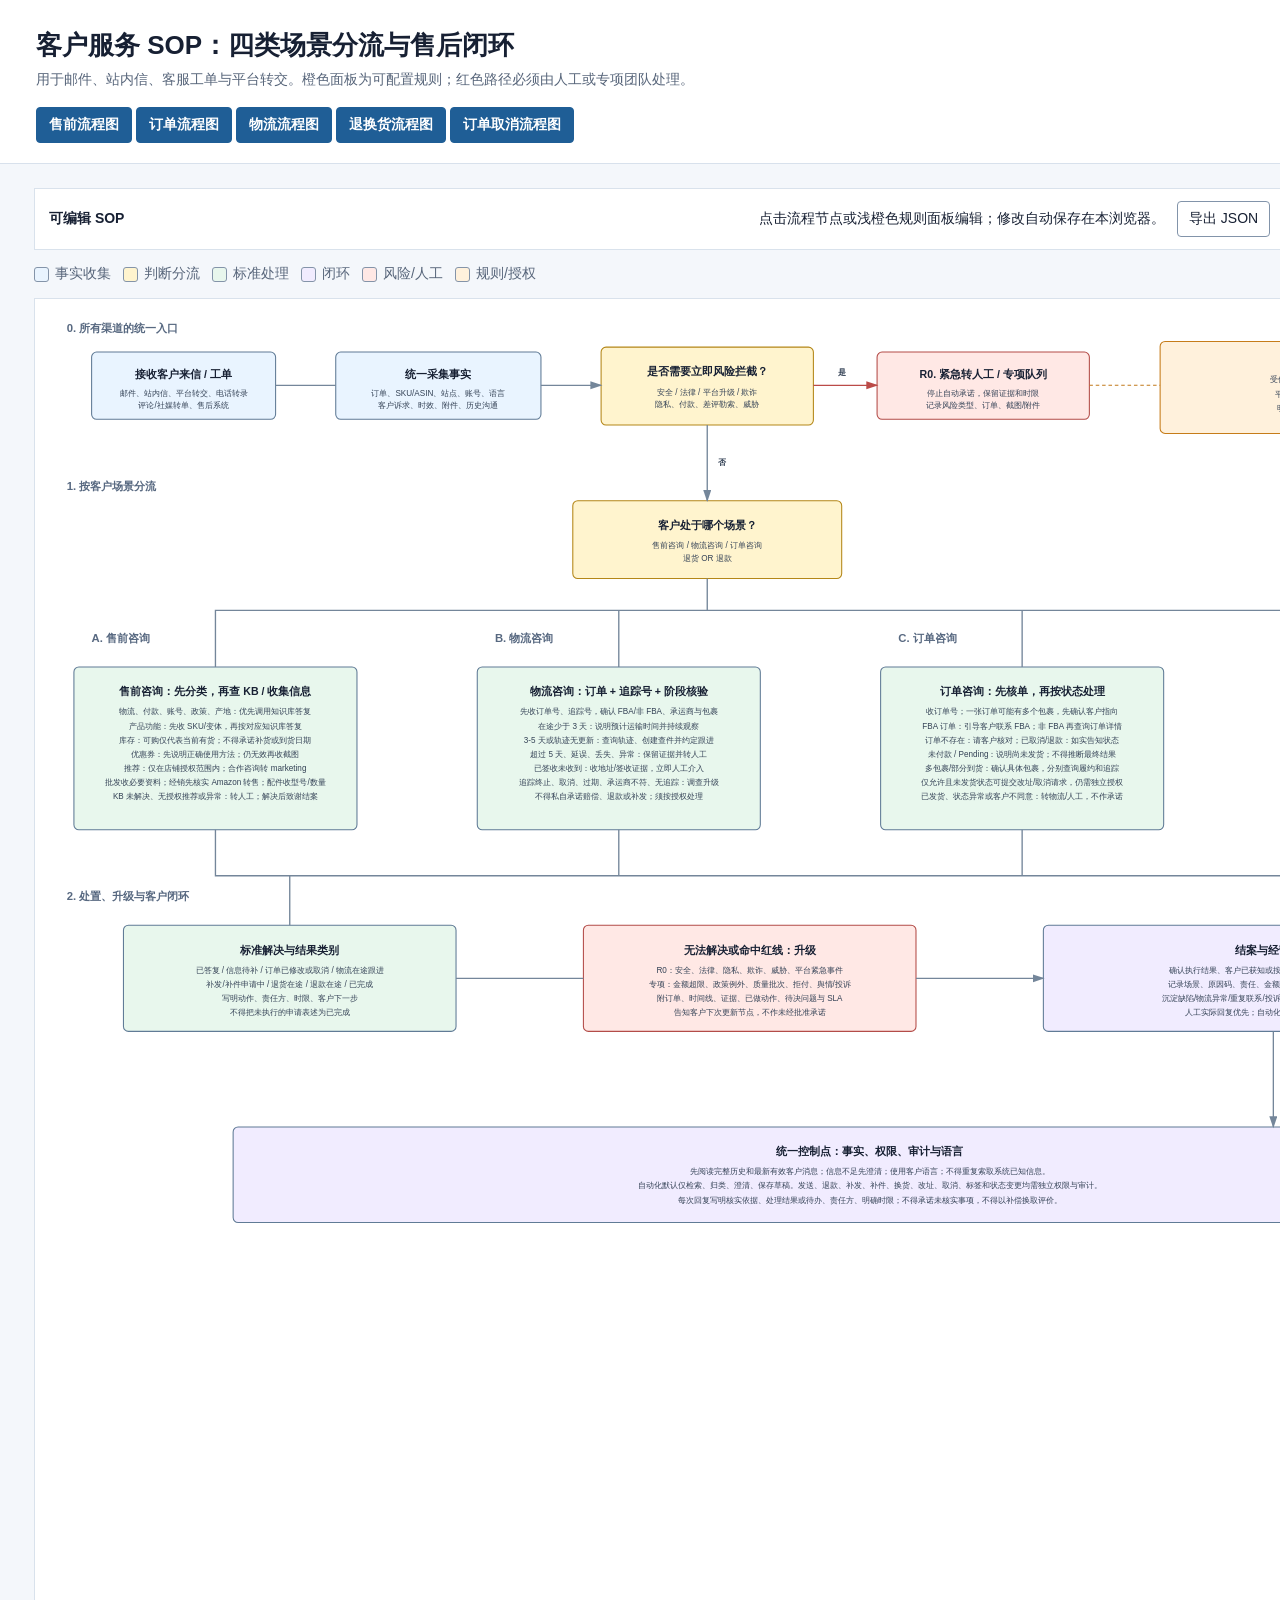
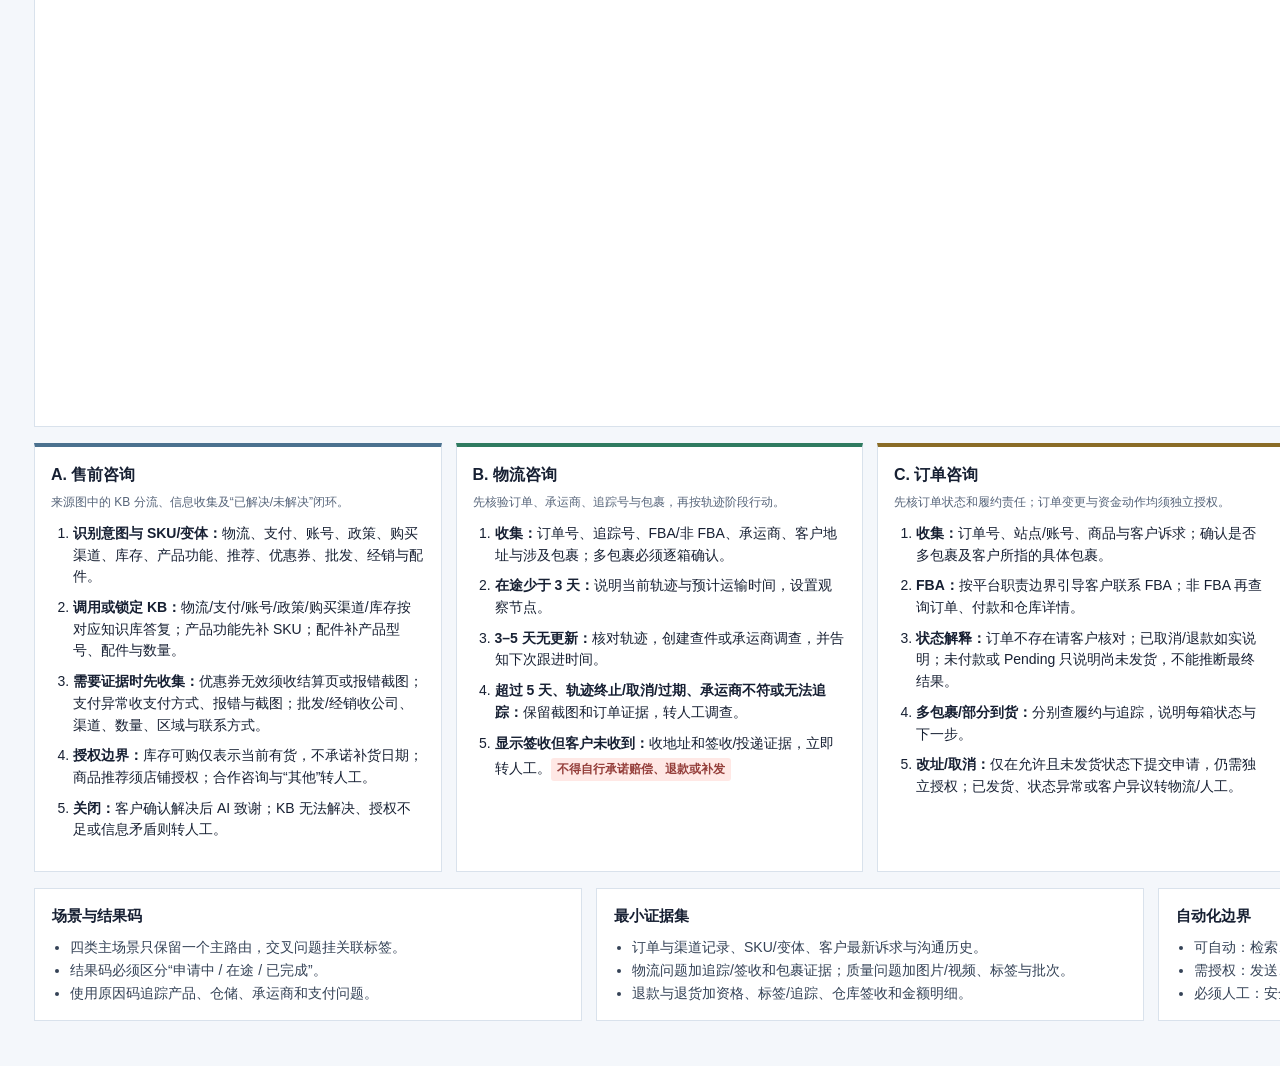
==== commit 7caeb1da: "feat: preserve original cancel flow in editable image editor" ====
--- a/index.html
+++ b/index.html
@@ -2,7 +2,7 @@
 <html lang="zh-CN"><head><meta charset="utf-8"><meta name="viewport" content="width=device-width,initial-scale=1"><title>客户服务 SOP：四类场景分流与售后闭环</title><style>
 :root{--ink:#172033;--muted:#57657a;--input:#e9f4ff;--decision:#fff4ce;--process:#e8f7ed;--risk:#ffe8e5;--follow:#f1ecff;--need:#fff1dc}*{box-sizing:border-box}body{margin:0;background:#f4f7fb;color:var(--ink);font:14px "Microsoft YaHei","PingFang SC",Arial,sans-serif}header{padding:28px 36px 20px;background:#fff;border-bottom:1px solid #d8e1ec}h1{margin:0;font-size:26px}header p{margin:8px 0 0;color:var(--muted)}.wrap{min-width:1740px;padding:24px 34px 45px}.legend,.editor-bar{display:flex;gap:12px;align-items:center;flex-wrap:wrap;margin-bottom:15px}.key{display:flex;gap:6px;align-items:center;color:var(--muted)}.dot{width:15px;height:15px;border:1px solid #8494a9;border-radius:3px}svg{display:block;width:100%;background:#fff;border:1px solid #d9e2ec}.node{stroke:#607b96;stroke-width:1.5;rx:7;ry:7}.input{fill:var(--input)}.decision{fill:var(--decision);stroke:#b48718}.process{fill:var(--process)}.risk{fill:var(--risk);stroke:#b34c48}.follow{fill:var(--follow)}.need{fill:var(--need);stroke:#c67c19}.title{font-size:15px;font-weight:700;text-anchor:middle;fill:var(--ink)}.copy{font-size:11.5px;text-anchor:middle;fill:#344256}.lane{font-size:16px;font-weight:700;fill:#586981}.yesno{font-size:12px;font-weight:700;fill:#344256}.arrow{fill:none;stroke:#74869a;stroke-width:1.9;marker-end:url(#a)}.riskarrow{fill:none;stroke:#bb4b48;stroke-width:1.9;marker-end:url(#r)}.dash{fill:none;stroke:#c17a1b;stroke-width:1.5;stroke-dasharray:5 4}.playbooks{display:grid;grid-template-columns:repeat(4,minmax(0,1fr));gap:14px;margin-top:16px}.playbook{background:#fff;border:1px solid #d9e2ec;border-top:4px solid #4b718f;padding:16px;line-height:1.55}.playbook.logistics{border-top-color:#2f7b60}.playbook.order{border-top-color:#8a6c26}.playbook.return{border-top-color:#a85b55}.playbook h2{font-size:16px;margin:0 0 6px}.playbook p{margin:0 0 11px;color:var(--muted);font-size:12px}.playbook ol{margin:0;padding-left:22px}.playbook li{margin:0 0 9px}.playbook strong{color:var(--ink)}.flag{display:inline-block;margin:4px 0 0;padding:2px 6px;background:#ffe8e5;color:#943e3a;font-size:12px;font-weight:700;border-radius:3px}.notes{display:grid;grid-template-columns:repeat(3,1fr);gap:14px;margin-top:16px}.note{background:#fff;border:1px solid #d9e2ec;padding:15px 17px;line-height:1.65;color:#344256}.note h2{font-size:15px;margin:0 0 7px;color:var(--ink)}.note ul{margin:0;padding-left:18px}.editor-bar{padding:12px 14px;background:#fff;border:1px solid #d9e2ec}.editor-bar strong{margin-right:auto}.editor-bar button,.file-button{border:1px solid #8294aa;background:#fff;color:var(--ink);padding:8px 11px;border-radius:4px;font:inherit;cursor:pointer}.file-button input{display:none}.editor-status{font-size:12px;color:var(--muted)}.node.is-selected{stroke:#1f5e96!important;stroke-width:4!important}.node.is-editable{cursor:pointer}.editor-panel{position:fixed;z-index:3;right:22px;top:22px;width:370px;background:#fff;border:1px solid #b9c8d8;box-shadow:0 10px 35px #17203333;padding:18px}.editor-panel[hidden]{display:none}.editor-panel h2{font-size:17px;margin:0 0 5px}.editor-panel p{font-size:12px;color:var(--muted)}.editor-panel label{display:block;font-weight:700;margin:11px 0 5px}.editor-panel input,.editor-panel textarea{width:100%;border:1px solid #a9bacb;border-radius:3px;padding:8px;font:14px inherit}.editor-panel textarea{resize:vertical;min-height:130px}.editor-actions{display:flex;justify-content:flex-end;gap:8px;margin-top:14px}.editor-actions button{border:1px solid #8294aa;background:#fff;padding:8px 12px;border-radius:4px;cursor:pointer}.editor-actions .save{background:#1f5e96;border-color:#1f5e96;color:#fff}@media(max-width:1100px){.playbooks{grid-template-columns:repeat(2,minmax(0,1fr))}}@media print{body{background:#fff}.editor-bar,.editor-panel{display:none!important}.wrap{padding:0;min-width:0}.wrap svg{border:0}.playbooks{grid-template-columns:repeat(2,minmax(0,1fr))}}
 </style></head><body>
-<header><h1>客户服务 SOP：四类场景分流与售后闭环</h1><p>用于邮件、站内信、客服工单与平台转交。橙色面板为可配置规则；红色路径必须由人工或专项团队处理。</p><p><a href="presales-agent-editor.html" style="display:inline-block;margin-top:10px;padding:8px 12px;border:1px solid #1f5e96;border-radius:4px;background:#1f5e96;color:#fff;text-decoration:none;font-weight:700">售前流程图</a> <a href="order-agent-editor.html" style="display:inline-block;margin-top:10px;padding:8px 12px;border:1px solid #1f5e96;border-radius:4px;background:#1f5e96;color:#fff;text-decoration:none;font-weight:700">订单流程图</a> <a href="logistics-agent-editor.html" style="display:inline-block;margin-top:10px;padding:8px 12px;border:1px solid #1f5e96;border-radius:4px;background:#1f5e96;color:#fff;text-decoration:none;font-weight:700">物流流程图</a> <a href="return-agent-editor.html" style="display:inline-block;margin-top:10px;padding:8px 12px;border:1px solid #1f5e96;border-radius:4px;background:#1f5e96;color:#fff;text-decoration:none;font-weight:700">退换货流程图</a> <a href="cancel-request-mermaid-editor.html" style="display:inline-block;margin-top:10px;padding:8px 12px;border:1px solid #1f5e96;border-radius:4px;background:#1f5e96;color:#fff;text-decoration:none;font-weight:700">订单取消流程图（Mermaid）</a></p></header>
+<header><h1>客户服务 SOP：四类场景分流与售后闭环</h1><p>用于邮件、站内信、客服工单与平台转交。橙色面板为可配置规则；红色路径必须由人工或专项团队处理。</p><p><a href="presales-agent-editor.html" style="display:inline-block;margin-top:10px;padding:8px 12px;border:1px solid #1f5e96;border-radius:4px;background:#1f5e96;color:#fff;text-decoration:none;font-weight:700">售前流程图</a> <a href="order-agent-editor.html" style="display:inline-block;margin-top:10px;padding:8px 12px;border:1px solid #1f5e96;border-radius:4px;background:#1f5e96;color:#fff;text-decoration:none;font-weight:700">订单流程图</a> <a href="logistics-agent-editor.html" style="display:inline-block;margin-top:10px;padding:8px 12px;border:1px solid #1f5e96;border-radius:4px;background:#1f5e96;color:#fff;text-decoration:none;font-weight:700">物流流程图</a> <a href="return-agent-editor.html" style="display:inline-block;margin-top:10px;padding:8px 12px;border:1px solid #1f5e96;border-radius:4px;background:#1f5e96;color:#fff;text-decoration:none;font-weight:700">退换货流程图</a> <a href="cancel-request-mermaid-editor.html" style="display:inline-block;margin-top:10px;padding:8px 12px;border:1px solid #1f5e96;border-radius:4px;background:#1f5e96;color:#fff;text-decoration:none;font-weight:700">订单取消流程图</a></p></header>
 <main class="wrap"><div class="editor-bar"><strong>可编辑 SOP</strong><span>点击流程节点或浅橙色规则面板编辑；修改自动保存在本浏览器。</span><button id="exportButton">导出 JSON</button><label class="file-button" for="importInput">导入 JSON<input id="importInput" type="file" accept="application/json"></label><button id="printButton">打印 / 保存 PDF</button><button id="resetButton">重置本地修改</button><span class="editor-status" id="saveStatus">尚未修改</span></div><div class="legend"><span class="key"><i class="dot" style="background:#e9f4ff"></i>事实收集</span><span class="key"><i class="dot" style="background:#fff4ce"></i>判断分流</span><span class="key"><i class="dot" style="background:#e8f7ed"></i>标准处理</span><span class="key"><i class="dot" style="background:#f1ecff"></i>闭环</span><span class="key"><i class="dot" style="background:#ffe8e5"></i>风险/人工</span><span class="key"><i class="dot" style="background:#fff1dc"></i>规则/授权</span></div>
 <svg viewBox="0 0 2360 2440" role="img" aria-label="客户服务四类场景 SOP 流程图"><defs><marker id="a" markerWidth="10" markerHeight="10" refX="8" refY="3" orient="auto"><path d="M0 0L0 6L9 3z" fill="#74869a"/></marker><marker id="r" markerWidth="10" markerHeight="10" refX="8" refY="3" orient="auto"><path d="M0 0L0 6L9 3z" fill="#bb4b48"/></marker></defs>
 <text class="lane" x="45" y="46">0. 所有渠道的统一入口</text>
